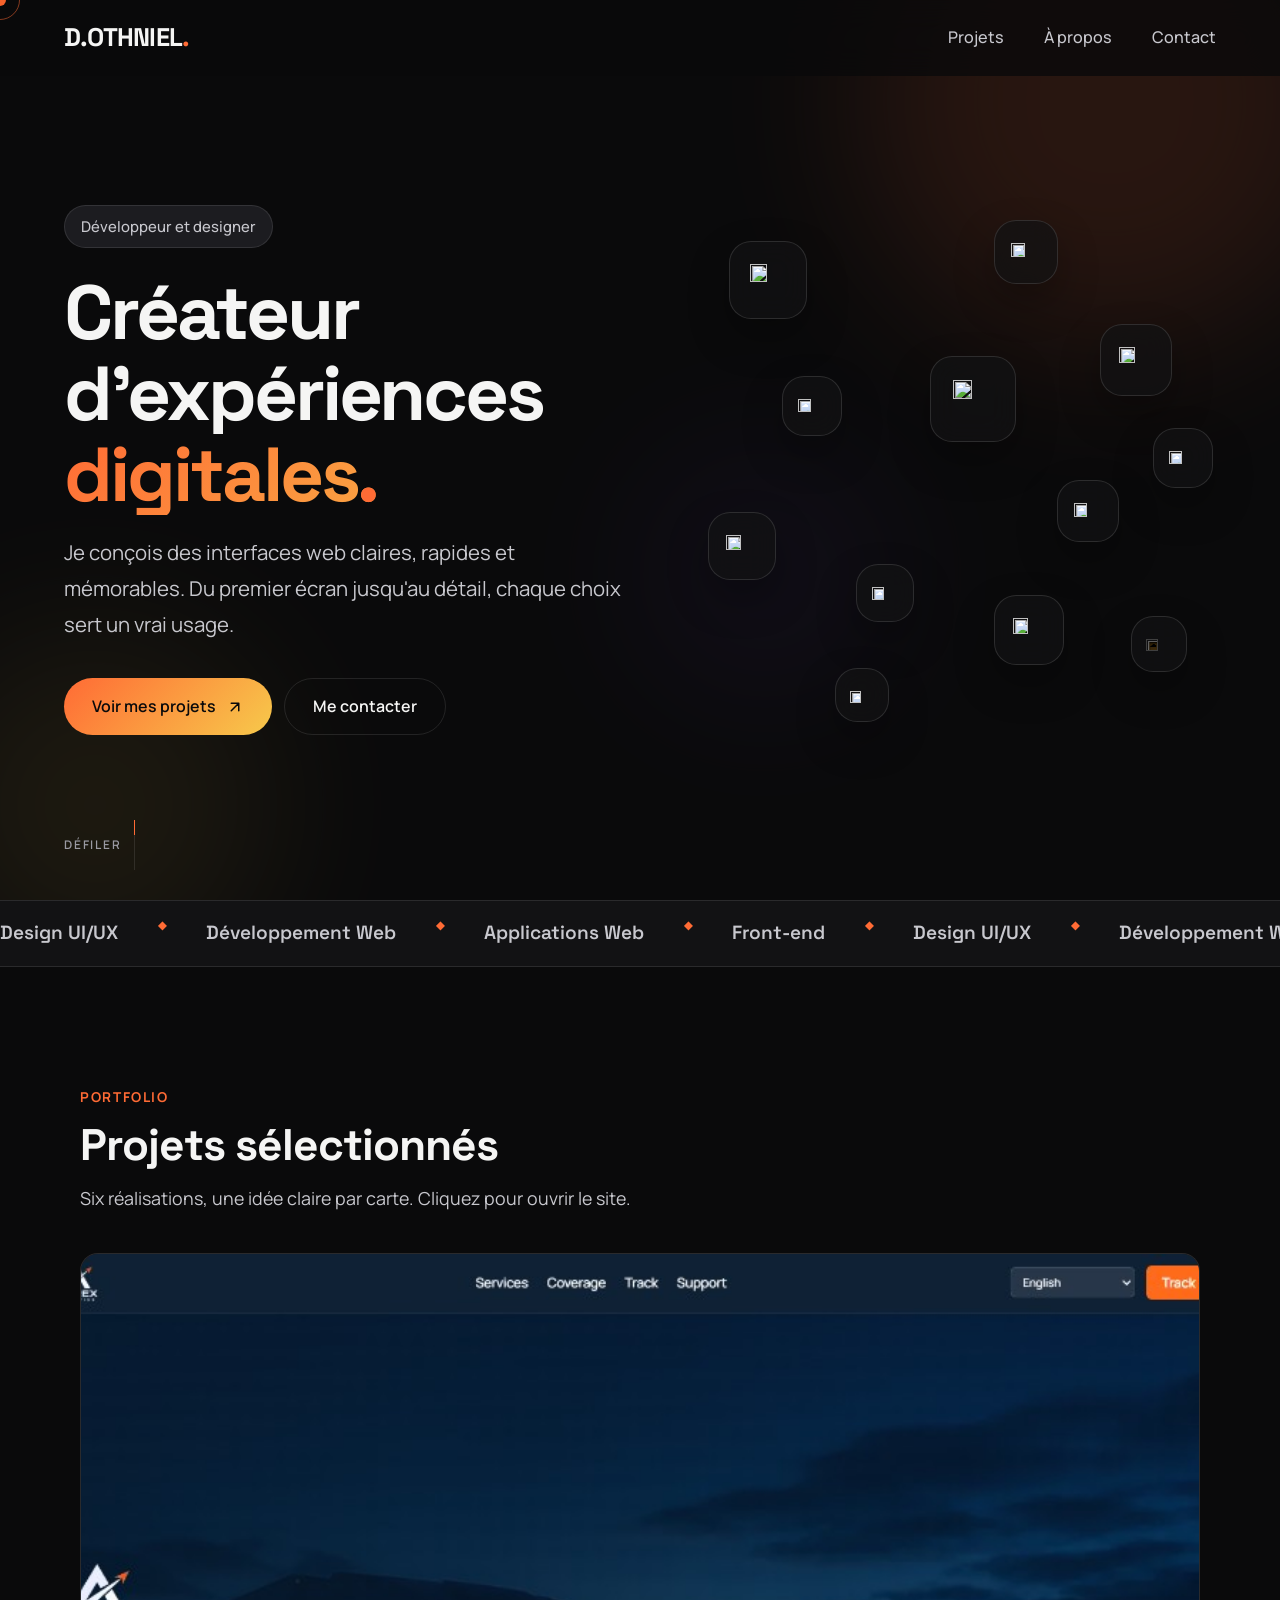
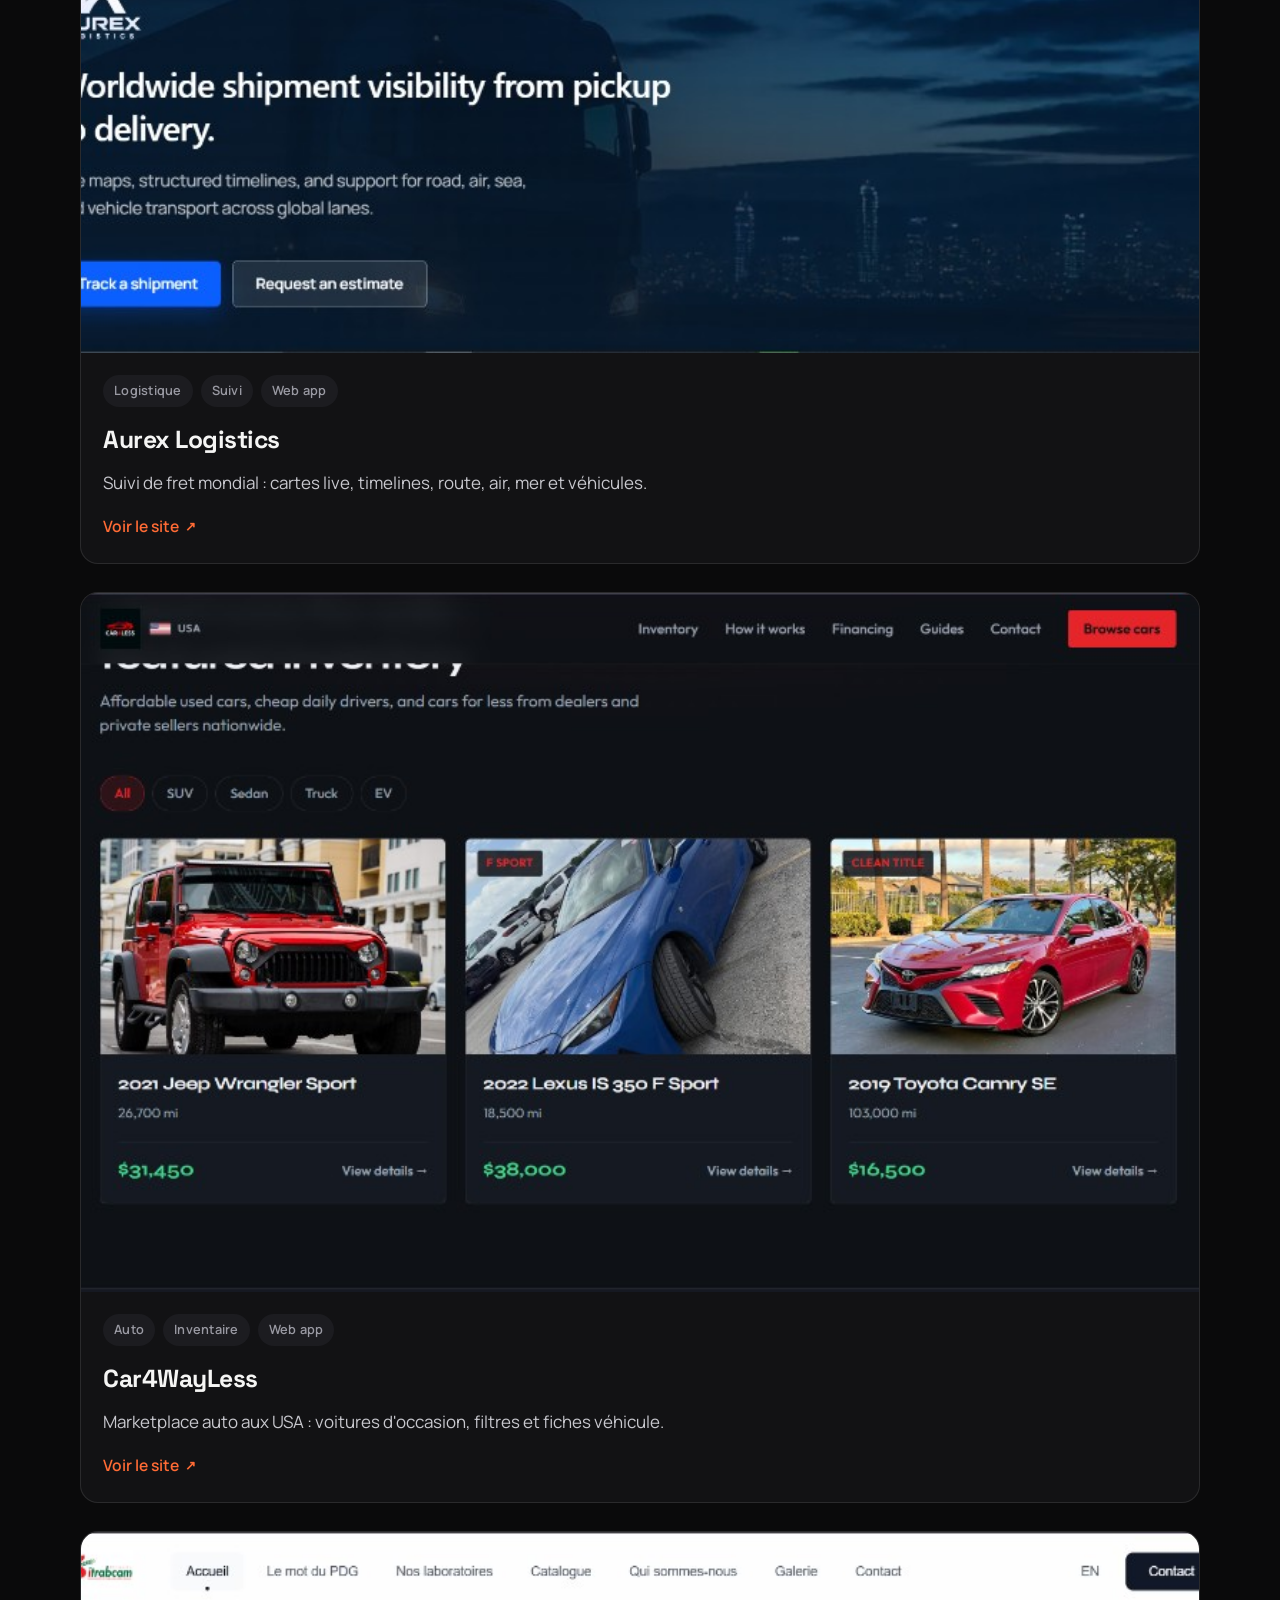
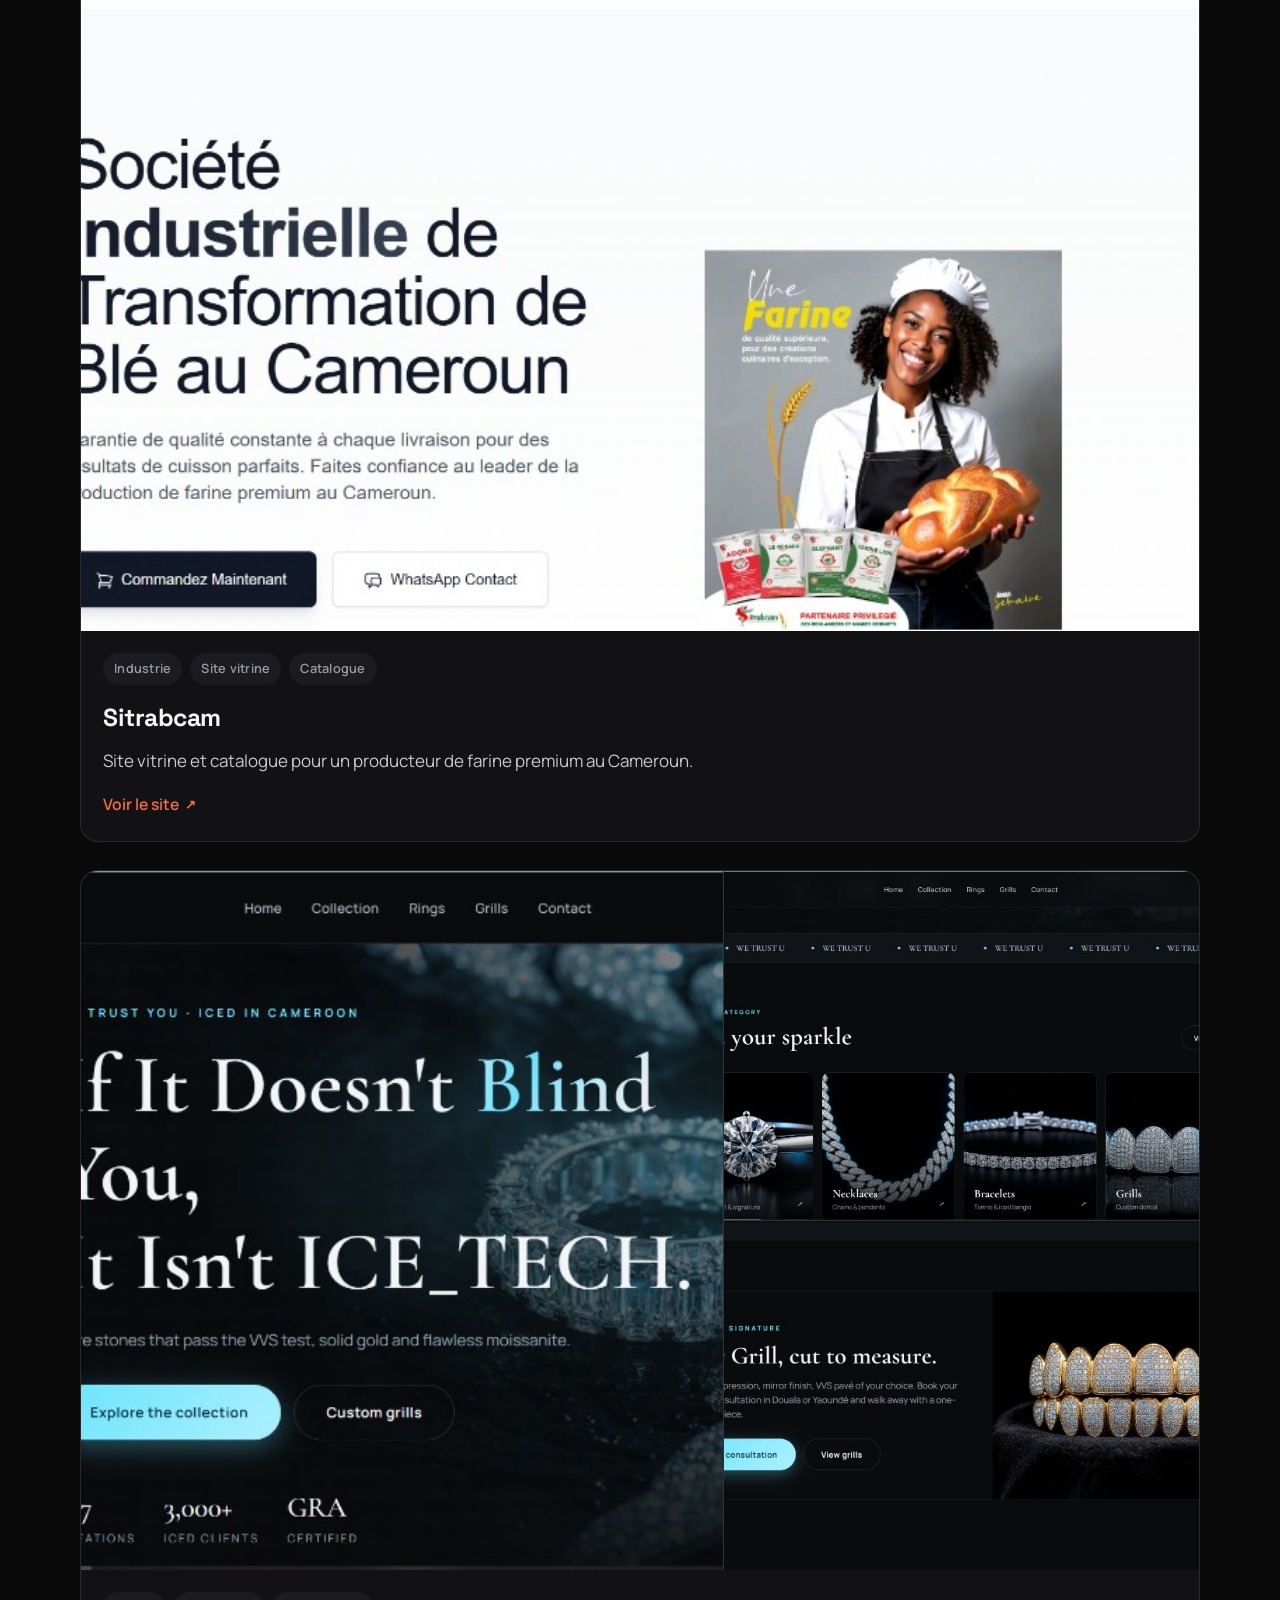
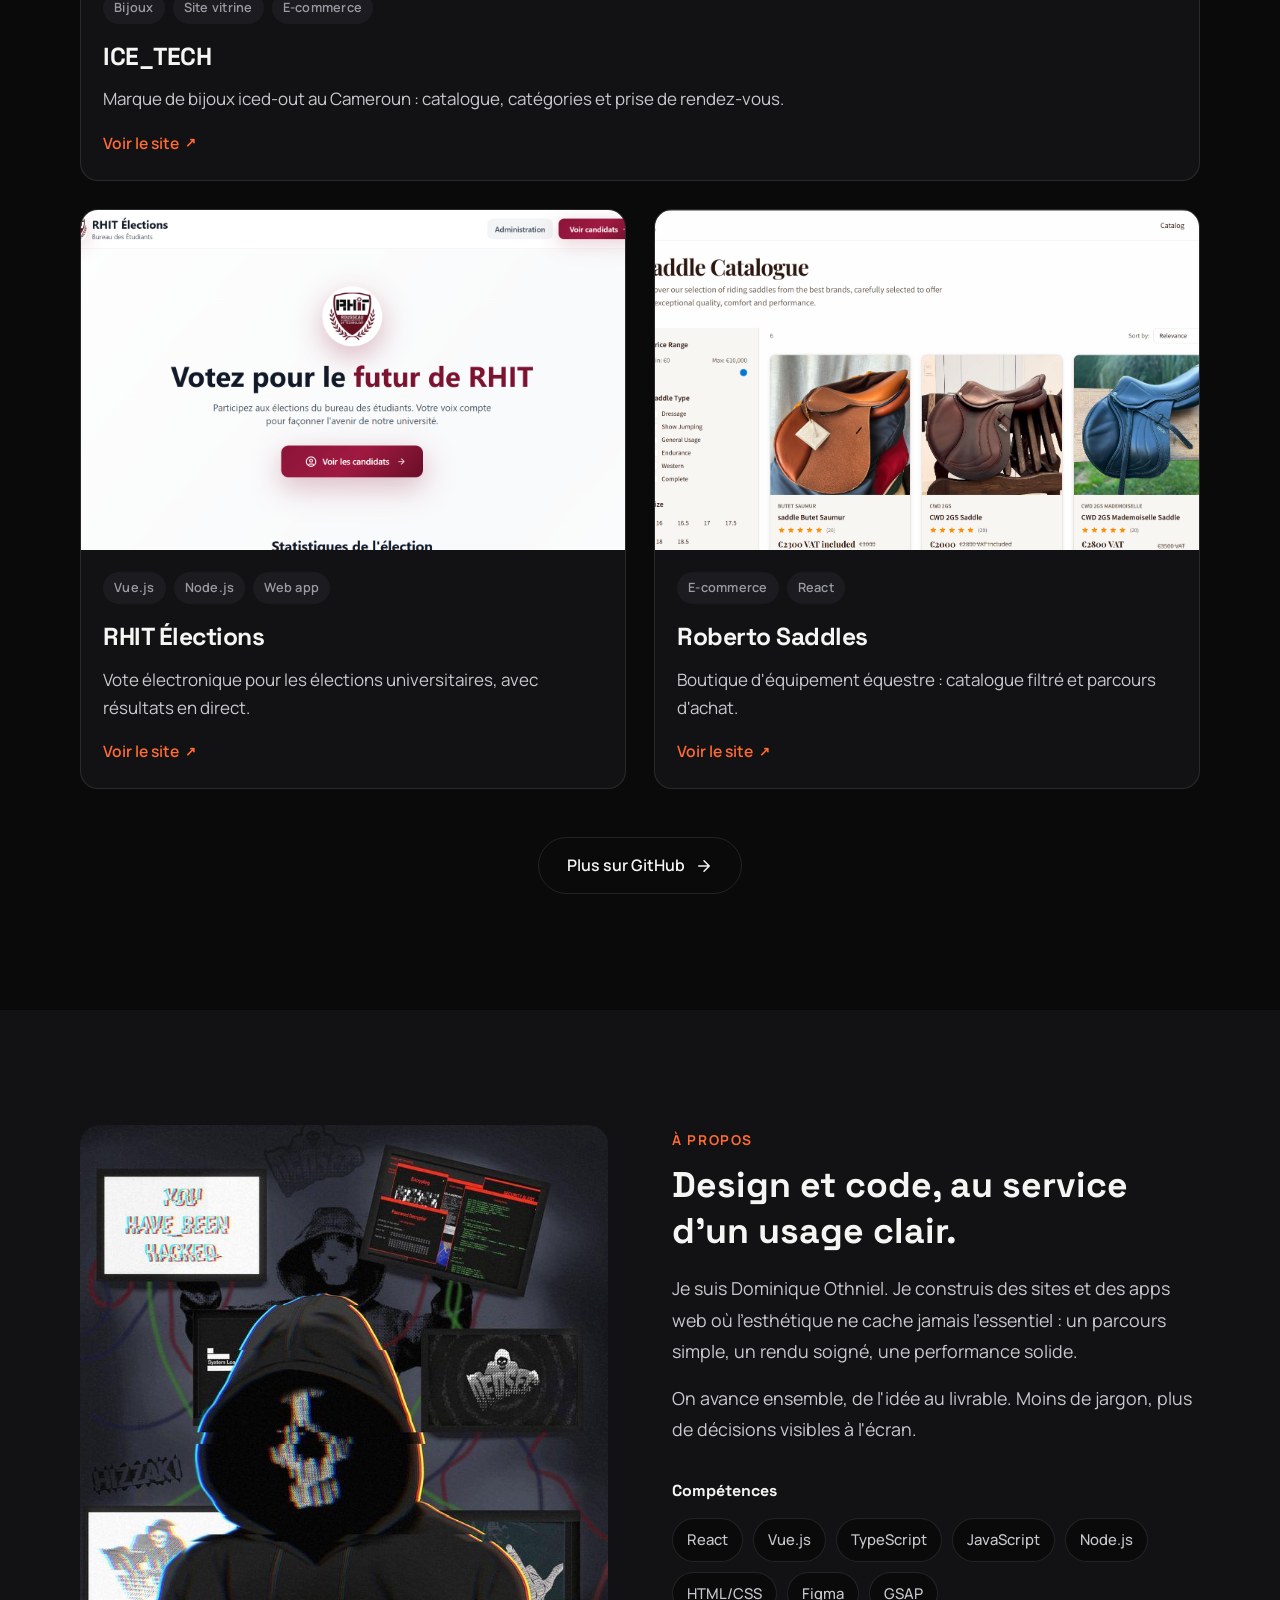
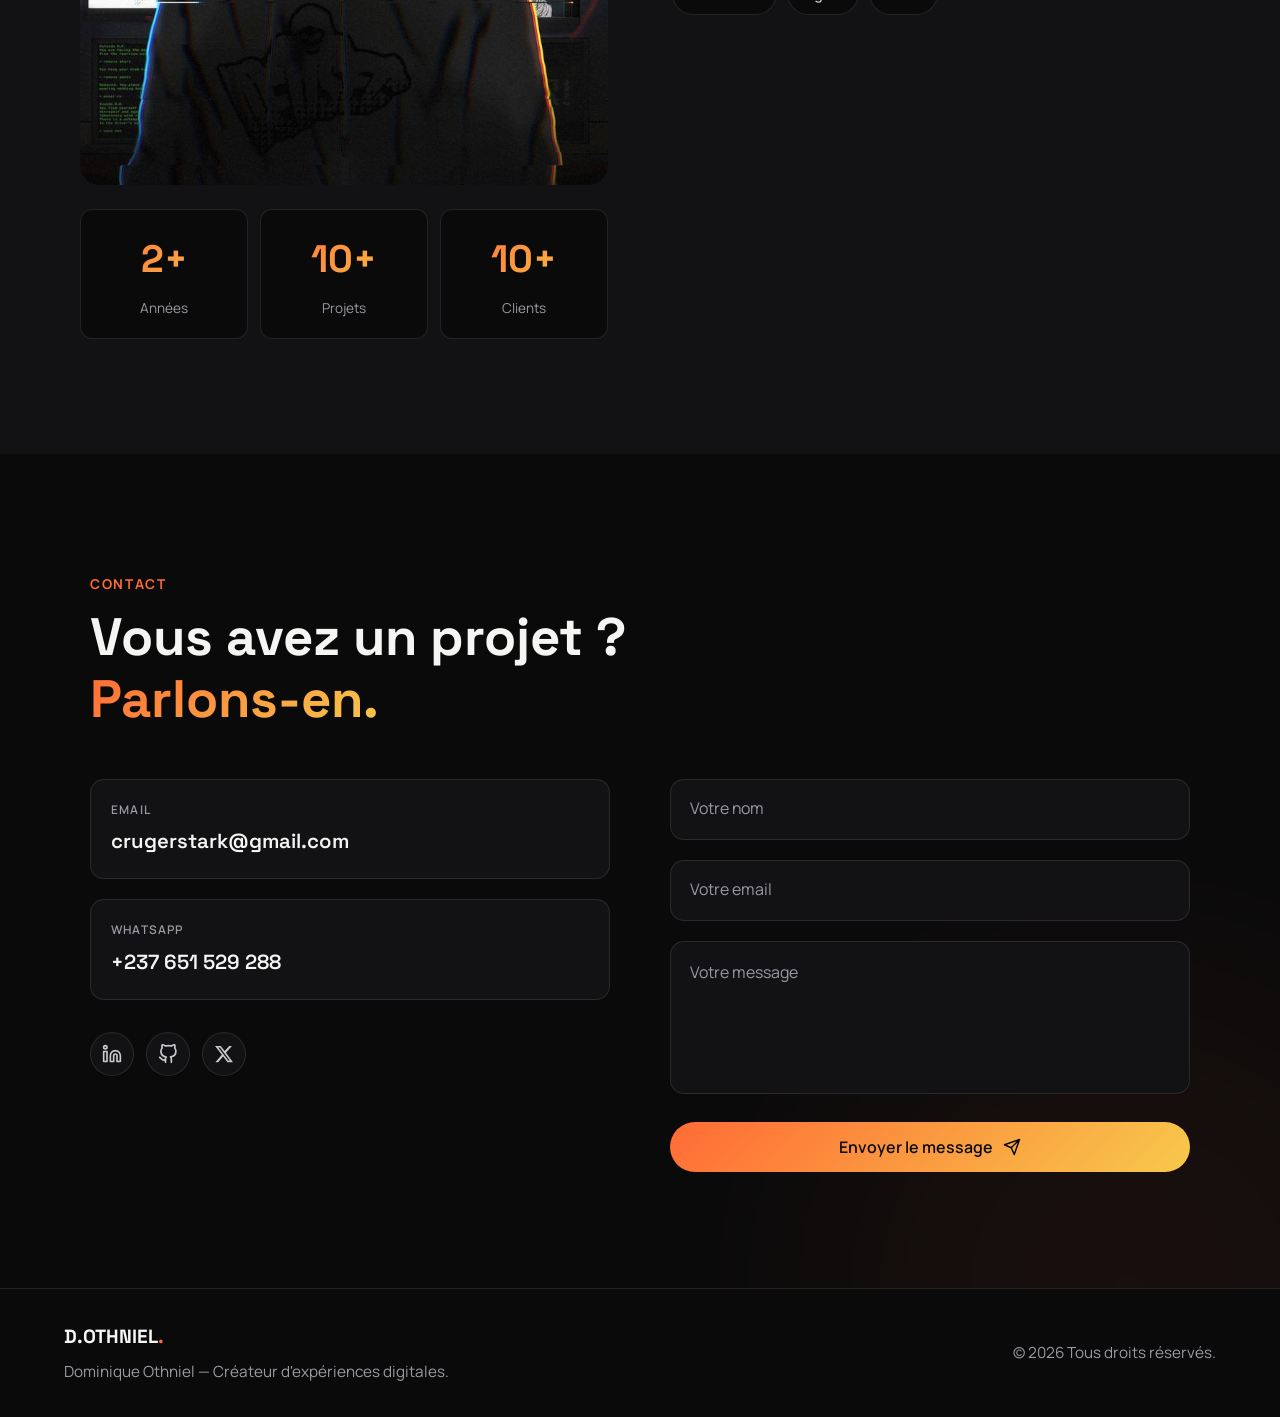
==== index.html @ 11d7238e "Actualiser la selection de projets du portfolio. Ajouter Aurex Logistics, Car4WayLess et Sitrabcam, " ====
<!DOCTYPE html>
<html lang="fr">
<head>
    <meta charset="UTF-8">
    <meta name="viewport" content="width=device-width, initial-scale=1.0">
    <title>Dominique Othniel | Portfolio</title>
    <link rel="preconnect" href="https://fonts.googleapis.com">
    <link rel="preconnect" href="https://fonts.gstatic.com" crossorigin>
    <link href="https://fonts.googleapis.com/css2?family=Manrope:wght@400;500;600;700;800&family=Space+Grotesk:wght@500;600;700&display=swap" rel="stylesheet">
    <meta name="theme-color" content="#0a0a0b">
    <link rel="stylesheet" href="style.css">
</head>
<body>
    <!-- Cursor suiveur personnalisé -->
    <div class="cursor"></div>
    <div class="cursor-follower"></div>

    <!-- Loader -->
    <div class="loader">
        <div class="loader-text">
            <span>C</span><span>H</span><span>A</span><span>R</span><span>G</span><span>E</span><span>M</span><span>E</span><span>N</span><span>T</span>
        </div>
    </div>

    <!-- Navigation -->
    <nav class="nav">
        <div class="nav-logo">
            <a href="#">D.OTHNIEL<span>.</span></a>
        </div>
        <div class="nav-menu">
            <a href="#work" class="nav-link">Projets</a>
            <a href="#about" class="nav-link">À propos</a>
            <a href="#contact" class="nav-link">Contact</a>
        </div>
        <button class="nav-toggle" aria-label="Menu">
            <span></span>
            <span></span>
        </button>
    </nav>

    <!-- Mobile Menu -->
    <div class="mobile-menu">
        <a href="#work" class="mobile-link">Projets</a>
        <a href="#about" class="mobile-link">À propos</a>
        <a href="#contact" class="mobile-link">Contact</a>
    </div>

    <!-- Hero Section -->
    <section class="hero">
        <div class="hero-bg">
            <div class="gradient-orb gradient-orb-1"></div>
            <div class="gradient-orb gradient-orb-2"></div>
            <div class="gradient-orb gradient-orb-3"></div>
        </div>
        <div class="hero-stage">
            <div class="hero-content">
                <div class="hero-tag">Développeur et designer</div>
                <h1 class="hero-title">
                    <span class="title-line">Créateur</span>
                    <span class="title-line">d'expériences</span>
                    <span class="title-line highlight">digitales<span class="accent">.</span></span>
                </h1>
                <p class="hero-description">
                    Je conçois des interfaces web claires, rapides et mémorables.
                    Du premier écran jusqu'au détail, chaque choix sert un vrai usage.
                </p>
                <div class="hero-cta">
                    <a href="#work" class="btn btn-primary">
                        <span>Voir mes projets</span>
                        <svg width="24" height="24" viewBox="0 0 24 24" fill="none">
                            <path d="M7 17L17 7M17 7H7M17 7V17" stroke="currentColor" stroke-width="2" stroke-linecap="round" stroke-linejoin="round"/>
                        </svg>
                    </a>
                    <a href="#contact" class="btn btn-secondary">Me contacter</a>
                </div>
            </div>

            <div class="hero-tools" aria-hidden="true">
                <div class="tool-icon" style="--x: 8%; --y: 6%; --s: 78px; --d: 0s; --t: 5.6s;">
                    <span class="tool-icon-inner"><img src="https://cdn.jsdelivr.net/gh/devicons/devicon@latest/icons/react/react-original.svg" alt=""></span>
                </div>
                <div class="tool-icon" style="--x: 58%; --y: 2%; --s: 64px; --d: -1.2s; --t: 6.4s;">
                    <span class="tool-icon-inner"><img src="https://cdn.jsdelivr.net/gh/devicons/devicon@latest/icons/vuejs/vuejs-original.svg" alt=""></span>
                </div>
                <div class="tool-icon" style="--x: 78%; --y: 22%; --s: 72px; --d: -0.6s; --t: 5.2s;">
                    <span class="tool-icon-inner"><img src="https://cdn.jsdelivr.net/gh/devicons/devicon@latest/icons/typescript/typescript-original.svg" alt=""></span>
                </div>
                <div class="tool-icon" style="--x: 18%; --y: 32%; --s: 60px; --d: -2.1s; --t: 7s;">
                    <span class="tool-icon-inner"><img src="https://cdn.jsdelivr.net/gh/devicons/devicon@latest/icons/javascript/javascript-original.svg" alt=""></span>
                </div>
                <div class="tool-icon" style="--x: 46%; --y: 28%; --s: 86px; --d: -1.8s; --t: 6.8s;">
                    <span class="tool-icon-inner"><img src="https://cdn.jsdelivr.net/gh/devicons/devicon@latest/icons/nodejs/nodejs-original.svg" alt=""></span>
                </div>
                <div class="tool-icon" style="--x: 4%; --y: 58%; --s: 68px; --d: -0.4s; --t: 5.8s;">
                    <span class="tool-icon-inner"><img src="https://cdn.jsdelivr.net/gh/devicons/devicon@latest/icons/figma/figma-original.svg" alt=""></span>
                </div>
                <div class="tool-icon" style="--x: 70%; --y: 52%; --s: 62px; --d: -2.6s; --t: 6.2s;">
                    <span class="tool-icon-inner"><img src="https://cdn.jsdelivr.net/gh/devicons/devicon@latest/icons/git/git-original.svg" alt=""></span>
                </div>
                <div class="tool-icon" style="--x: 32%; --y: 68%; --s: 58px; --d: -1.4s; --t: 7.2s;">
                    <span class="tool-icon-inner"><img src="https://cdn.jsdelivr.net/gh/devicons/devicon@latest/icons/html5/html5-original.svg" alt=""></span>
                </div>
                <div class="tool-icon" style="--x: 58%; --y: 74%; --s: 70px; --d: -0.9s; --t: 5.4s;">
                    <span class="tool-icon-inner"><img src="https://cdn.jsdelivr.net/gh/devicons/devicon@latest/icons/css3/css3-original.svg" alt=""></span>
                </div>
                <div class="tool-icon" style="--x: 84%; --y: 78%; --s: 56px; --d: -2.3s; --t: 6.6s;">
                    <span class="tool-icon-inner"><img src="https://cdn.jsdelivr.net/gh/devicons/devicon@latest/icons/github/github-original.svg" alt="" class="tool-invert"></span>
                </div>
                <div class="tool-icon" style="--x: 88%; --y: 42%; --s: 60px; --d: -1.7s; --t: 6s;">
                    <span class="tool-icon-inner"><img src="https://cdn.jsdelivr.net/gh/devicons/devicon@latest/icons/vscode/vscode-original.svg" alt=""></span>
                </div>
                <div class="tool-icon" style="--x: 28%; --y: 88%; --s: 54px; --d: -2.8s; --t: 7.4s;">
                    <span class="tool-icon-inner"><img src="https://cdn.jsdelivr.net/gh/devicons/devicon@latest/icons/tailwindcss/tailwindcss-original.svg" alt=""></span>
                </div>
            </div>
        </div>
        <div class="hero-scroll">
            <span>Défiler</span>
            <div class="scroll-line"></div>
        </div>
    </section>

    <!-- Marquee -->
    <div class="marquee">
        <div class="marquee-content">
            <span>Design UI/UX</span>
            <span class="marquee-dot">◆</span>
            <span>Développement Web</span>
            <span class="marquee-dot">◆</span>
            <span>Applications Web</span>
            <span class="marquee-dot">◆</span>
            <span>Front-end</span>
            <span class="marquee-dot">◆</span>
            <span>Design UI/UX</span>
            <span class="marquee-dot">◆</span>
            <span>Développement Web</span>
            <span class="marquee-dot">◆</span>
            <span>Applications Web</span>
            <span class="marquee-dot">◆</span>
            <span>Front-end</span>
            <span class="marquee-dot">◆</span>
        </div>
    </div>

    <!-- Projects Section -->
    <section id="work" class="projects">
        <div class="section-wrap">
            <div class="section-header">
                <span class="section-tag">Portfolio</span>
                <h2 class="section-title">Projets sélectionnés</h2>
                <p class="section-intro">Six réalisations, une idée claire par carte. Cliquez pour ouvrir le site.</p>
            </div>
            
            <div class="projects-grid">
                <article class="project-card project-card-wide">
                    <a href="https://www.aurexlogistics.org/" target="_blank" rel="noopener noreferrer" class="project-hit">
                        <div class="project-image">
                            <img src="aurex-logistics.png" alt="Aurex Logistics, suivi de fret mondial">
                        </div>
                        <div class="project-info">
                            <div class="project-tags">
                                <span>Logistique</span>
                                <span>Suivi</span>
                                <span>Web app</span>
                            </div>
                            <h3 class="project-title">Aurex Logistics</h3>
                            <p class="project-description">Suivi de fret mondial : cartes live, timelines, route, air, mer et véhicules.</p>
                            <span class="project-cta">Voir le site</span>
                        </div>
                    </a>
                </article>

                <article class="project-card project-card-wide">
                    <a href="https://car4wayless.com/" target="_blank" rel="noopener noreferrer" class="project-hit">
                        <div class="project-image">
                            <img src="car4wayless.png" alt="Car4WayLess, inventaire de voitures d'occasion">
                        </div>
                        <div class="project-info">
                            <div class="project-tags">
                                <span>Auto</span>
                                <span>Inventaire</span>
                                <span>Web app</span>
                            </div>
                            <h3 class="project-title">Car4WayLess</h3>
                            <p class="project-description">Marketplace auto aux USA : voitures d'occasion, filtres et fiches véhicule.</p>
                            <span class="project-cta">Voir le site</span>
                        </div>
                    </a>
                </article>

                <article class="project-card project-card-wide">
                    <a href="https://sitrabcam.com/" target="_blank" rel="noopener noreferrer" class="project-hit">
                        <div class="project-image">
                            <img src="sitrabcam.png" alt="Sitrabcam, site de farine premium au Cameroun">
                        </div>
                        <div class="project-info">
                            <div class="project-tags">
                                <span>Industrie</span>
                                <span>Site vitrine</span>
                                <span>Catalogue</span>
                            </div>
                            <h3 class="project-title">Sitrabcam</h3>
                            <p class="project-description">Site vitrine et catalogue pour un producteur de farine premium au Cameroun.</p>
                            <span class="project-cta">Voir le site</span>
                        </div>
                    </a>
                </article>

                <article class="project-card project-card-wide">
                    <a href="https://ice-t3ch.netlify.app/" target="_blank" rel="noopener noreferrer" class="project-hit">
                        <div class="project-image">
                            <div class="project-gallery">
                                <img src="ice-tech-hero.png" alt="ICE_TECH, page d'accueil bijouterie">
                                <img src="ice-tech-categories.png" alt="ICE_TECH, catégories de bijoux">
                                <img src="ice-tech-grill.png" alt="ICE_TECH, grills sur mesure">
                            </div>
                        </div>
                        <div class="project-info">
                            <div class="project-tags">
                                <span>Bijoux</span>
                                <span>Site vitrine</span>
                                <span>E-commerce</span>
                            </div>
                            <h3 class="project-title">ICE_TECH</h3>
                            <p class="project-description">Marque de bijoux iced-out au Cameroun : catalogue, catégories et prise de rendez-vous.</p>
                            <span class="project-cta">Voir le site</span>
                        </div>
                    </a>
                </article>

                <article class="project-card">
                    <a href="https://gleaming-halva-2a961d.netlify.app/" target="_blank" rel="noopener noreferrer" class="project-hit">
                        <div class="project-image">
                            <img src="elections.png" alt="RHIT Élections, plateforme de vote étudiant">
                        </div>
                        <div class="project-info">
                            <div class="project-tags">
                                <span>Vue.js</span>
                                <span>Node.js</span>
                                <span>Web app</span>
                            </div>
                            <h3 class="project-title">RHIT Élections</h3>
                            <p class="project-description">Vote électronique pour les élections universitaires, avec résultats en direct.</p>
                            <span class="project-cta">Voir le site</span>
                        </div>
                    </a>
                </article>

                <article class="project-card">
                    <a href="https://robertoequitazione.com" target="_blank" rel="noopener noreferrer" class="project-hit">
                        <div class="project-image">
                            <img src="Screenshot 2025-12-23 182918.png" alt="Roberto Saddles, catalogue de selles">
                        </div>
                        <div class="project-info">
                            <div class="project-tags">
                                <span>E-commerce</span>
                                <span>React</span>
                            </div>
                            <h3 class="project-title">Roberto Saddles</h3>
                            <p class="project-description">Boutique d'équipement équestre : catalogue filtré et parcours d'achat.</p>
                            <span class="project-cta">Voir le site</span>
                        </div>
                    </a>
                </article>
            </div>

            <div class="projects-cta">
                <a href="https://github.com/DominiqueOthniel" target="_blank" rel="noopener noreferrer" class="btn btn-outline">
                    <span>Plus sur GitHub</span>
                    <svg width="24" height="24" viewBox="0 0 24 24" fill="none">
                        <path d="M5 12H19M19 12L12 5M19 12L12 19" stroke="currentColor" stroke-width="2" stroke-linecap="round" stroke-linejoin="round"/>
                    </svg>
                </a>
            </div>
        </div>
    </section>

    <!-- About Section -->
    <section id="about" class="about">
        <div class="about-container">
            <div class="about-visual">
                <div class="about-image">
                    <img src="profil.jpeg" alt="Portrait de Dominique Othniel">
                </div>
                <div class="about-stats">
                    <div class="stat">
                        <span class="stat-number">2+</span>
                        <span class="stat-label">Années</span>
                    </div>
                    <div class="stat">
                        <span class="stat-number">10+</span>
                        <span class="stat-label">Projets</span>
                    </div>
                    <div class="stat">
                        <span class="stat-number">10+</span>
                        <span class="stat-label">Clients</span>
                    </div>
                </div>
            </div>
            <div class="about-content">
                <span class="section-tag">À propos</span>
                <h2 class="about-title">
                    Design et code, au service d'un usage clair.
                </h2>
                <p class="about-text">
                    Je suis Dominique Othniel. Je construis des sites et des apps web
                    où l'esthétique ne cache jamais l'essentiel : un parcours simple,
                    un rendu soigné, une performance solide.
                </p>
                <p class="about-text">
                    On avance ensemble, de l'idée au livrable. Moins de jargon,
                    plus de décisions visibles à l'écran.
                </p>
                
                <div class="skills">
                    <h4 class="skills-title">Compétences</h4>
                    <div class="skills-list">
                        <span class="skill-tag">React</span>
                        <span class="skill-tag">Vue.js</span>
                        <span class="skill-tag">TypeScript</span>
                        <span class="skill-tag">JavaScript</span>
                        <span class="skill-tag">Node.js</span>
                        <span class="skill-tag">HTML/CSS</span>
                        <span class="skill-tag">Figma</span>
                        <span class="skill-tag">GSAP</span>
                    </div>
                </div>
            </div>
        </div>
    </section>

    <!-- Contact Section -->
    <section id="contact" class="contact">
        <div class="contact-bg">
            <div class="gradient-orb gradient-orb-4"></div>
        </div>
        <div class="contact-container">
            <div class="contact-header">
                <span class="section-tag">Contact</span>
                <h2 class="contact-title">
                    Vous avez un projet ?<br>
                    <span class="highlight">Parlons-en.</span>
                </h2>
            </div>
            <div class="contact-content">
                <div class="contact-info">
                    <a href="mailto:crugerstark@gmail.com" class="contact-link">
                        <span class="link-label">Email</span>
                        <span class="link-value">crugerstark@gmail.com</span>
                    </a>
                    <a href="https://wa.me/237651529288" class="contact-link" target="_blank" rel="noopener noreferrer">
                        <span class="link-label">WhatsApp</span>
                        <span class="link-value">+237 651 529 288</span>
                    </a>
                    <div class="contact-socials">
                        <a href="#" class="social-link" aria-label="LinkedIn">
                            <svg width="24" height="24" viewBox="0 0 24 24" fill="none">
                                <path d="M16 8a6 6 0 0 1 6 6v7h-4v-7a2 2 0 0 0-2-2 2 2 0 0 0-2 2v7h-4v-7a6 6 0 0 1 6-6z" stroke="currentColor" stroke-width="2" stroke-linecap="round" stroke-linejoin="round"/>
                                <rect x="2" y="9" width="4" height="12" stroke="currentColor" stroke-width="2" stroke-linecap="round" stroke-linejoin="round"/>
                                <circle cx="4" cy="4" r="2" stroke="currentColor" stroke-width="2" stroke-linecap="round" stroke-linejoin="round"/>
                            </svg>
                        </a>
                        <a href="https://github.com/DominiqueOthniel" target="_blank" rel="noopener noreferrer" class="social-link" aria-label="GitHub">
                            <svg width="24" height="24" viewBox="0 0 24 24" fill="none">
                                <path d="M9 19c-5 1.5-5-2.5-7-3m14 6v-3.87a3.37 3.37 0 0 0-.94-2.61c3.14-.35 6.44-1.54 6.44-7A5.44 5.44 0 0 0 20 4.77 5.07 5.07 0 0 0 19.91 1S18.73.65 16 2.48a13.38 13.38 0 0 0-7 0C6.27.65 5.09 1 5.09 1A5.07 5.07 0 0 0 5 4.77a5.44 5.44 0 0 0-1.5 3.78c0 5.42 3.3 6.61 6.44 7A3.37 3.37 0 0 0 9 18.13V22" stroke="currentColor" stroke-width="2" stroke-linecap="round" stroke-linejoin="round"/>
                            </svg>
                        </a>
                        <a href="#" class="social-link" aria-label="Twitter">
                            <svg width="24" height="24" viewBox="0 0 24 24" fill="none">
                                <path d="M18.244 2.25h3.308l-7.227 8.26 8.502 11.24H16.17l-5.214-6.817L4.99 21.75H1.68l7.73-8.835L1.254 2.25H8.08l4.713 6.231zm-1.161 17.52h1.833L7.084 4.126H5.117z" fill="currentColor"/>
                            </svg>
                        </a>
                    </div>
                </div>
                <form class="contact-form">
                    <div class="form-group">
                        <input type="text" id="name" required placeholder=" ">
                        <label for="name">Votre nom</label>
                    </div>
                    <div class="form-group">
                        <input type="email" id="email" required placeholder=" ">
                        <label for="email">Votre email</label>
                    </div>
                    <div class="form-group">
                        <textarea id="message" rows="5" required placeholder=" "></textarea>
                        <label for="message">Votre message</label>
                    </div>
                    <button type="submit" class="btn btn-primary btn-full">
                        <span>Envoyer le message</span>
                        <svg width="24" height="24" viewBox="0 0 24 24" fill="none">
                            <path d="M22 2L11 13M22 2L15 22L11 13M22 2L2 9L11 13" stroke="currentColor" stroke-width="2" stroke-linecap="round" stroke-linejoin="round"/>
                        </svg>
                    </button>
                </form>
            </div>
        </div>
    </section>

    <!-- Footer -->
    <footer class="footer">
        <div class="footer-container">
            <div class="footer-left">
                <span class="footer-logo">D.OTHNIEL<span>.</span></span>
                <p class="footer-text">Dominique Othniel — Créateur d'expériences digitales.</p>
            </div>
            <div class="footer-right">
                <p class="footer-copyright">© 2026 Tous droits réservés.</p>
            </div>
        </div>
    </footer>

    <script type="text/javascript" src="https://cdn.jsdelivr.net/npm/@emailjs/browser@4/dist/email.min.js"></script>
    <script src="script.js"></script>
</body>
</html>
---- style.css ----
/* ===================================
   CSS Variables & Reset
   =================================== */
:root {
    --bg-primary: #0a0a0b;
    --bg-secondary: #121214;
    --bg-tertiary: #1c1c20;
    --text-primary: #f5f5f4;
    --text-secondary: #c8c8ce;
    --text-muted: #9a9aa3;
    --accent-primary: #ff6b35;
    --accent-secondary: #f7c94b;
    --accent-gradient: linear-gradient(135deg, #ff6b35 0%, #f7c94b 100%);
    --border-color: rgba(255, 255, 255, 0.1);
    --border-hover: rgba(255, 255, 255, 0.2);
    
    --font-display: 'Space Grotesk', -apple-system, BlinkMacSystemFont, 'Segoe UI', sans-serif;
    --font-body: 'Manrope', -apple-system, BlinkMacSystemFont, 'Segoe UI', sans-serif;
    
    --section-padding: clamp(72px, 9vw, 128px);
    --container-padding: clamp(20px, 5vw, 64px);
    --content-max: 1120px;
    
    --transition-fast: 0.2s cubic-bezier(0.4, 0, 0.2, 1);
    --transition-medium: 0.4s cubic-bezier(0.4, 0, 0.2, 1);
    --transition-slow: 0.8s cubic-bezier(0.4, 0, 0.2, 1);
}

*, *::before, *::after {
    margin: 0;
    padding: 0;
    box-sizing: border-box;
}

html {
    scroll-behavior: smooth;
    font-size: 17px;
    -webkit-font-smoothing: antialiased;
    -moz-osx-font-smoothing: grayscale;
    scroll-padding-top: 88px;
}

body {
    font-family: var(--font-body);
    background-color: var(--bg-primary);
    color: var(--text-primary);
    line-height: 1.7;
    overflow-x: hidden;
    cursor: none;
    text-rendering: optimizeLegibility;
    font-feature-settings: "kern" 1;
}

::selection {
    background: rgba(255, 107, 53, 0.35);
    color: var(--text-primary);
}

.section-wrap {
    width: 100%;
    max-width: var(--content-max);
    margin: 0 auto;
}

a {
    text-decoration: none;
    color: inherit;
    cursor: none;
}

button {
    cursor: none;
}

img {
    max-width: 100%;
    display: block;
}

/* ===================================
   Custom Cursor
   =================================== */
.cursor {
    width: 12px;
    height: 12px;
    background: var(--accent-primary);
    border-radius: 50%;
    position: fixed;
    pointer-events: none;
    z-index: 10000;
    mix-blend-mode: difference;
    transform: translate(-50%, -50%);
    transition: transform 0.1s ease, width 0.3s ease, height 0.3s ease;
}

.cursor-follower {
    width: 40px;
    height: 40px;
    border: 1px solid var(--accent-primary);
    border-radius: 50%;
    position: fixed;
    pointer-events: none;
    z-index: 9999;
    transform: translate(-50%, -50%);
    transition: transform 0.15s ease, width 0.3s ease, height 0.3s ease, opacity 0.3s ease;
    opacity: 0.5;
}

.cursor.hover {
    transform: translate(-50%, -50%) scale(3);
    mix-blend-mode: normal;
}

.cursor-follower.hover {
    width: 60px;
    height: 60px;
    opacity: 0.3;
}

@media (max-width: 1024px) {
    .cursor, .cursor-follower {
        display: none;
    }
    body {
        cursor: auto;
    }
    a, button {
        cursor: pointer;
    }
}

/* ===================================
   Loader
   =================================== */
.loader {
    position: fixed;
    inset: 0;
    background: var(--bg-primary);
    display: flex;
    align-items: center;
    justify-content: center;
    z-index: 9999;
    transition: opacity 0.5s ease, visibility 0.5s ease;
}

.loader.hidden {
    opacity: 0;
    visibility: hidden;
}

.loader-text {
    display: flex;
    gap: 3px;
    font-family: var(--font-display);
    font-size: clamp(0.875rem, 2.5vw, 1.25rem);
    font-weight: 700;
    letter-spacing: 0.2em;
    color: var(--text-primary);
}

.loader-text span {
    animation: loadPulse 1.2s ease-in-out infinite;
}

.loader-text span:nth-child(1) { animation-delay: 0s; }
.loader-text span:nth-child(2) { animation-delay: 0.1s; }
.loader-text span:nth-child(3) { animation-delay: 0.2s; }
.loader-text span:nth-child(4) { animation-delay: 0.3s; }
.loader-text span:nth-child(5) { animation-delay: 0.4s; }
.loader-text span:nth-child(6) { animation-delay: 0.5s; }
.loader-text span:nth-child(7) { animation-delay: 0.6s; }
.loader-text span:nth-child(8) { animation-delay: 0.7s; }
.loader-text span:nth-child(9) { animation-delay: 0.8s; }
.loader-text span:nth-child(10) { animation-delay: 0.9s; }

@keyframes loadPulse {
    0%, 100% { opacity: 0.3; transform: translateY(0); }
    50% { opacity: 1; transform: translateY(-8px); }
}

/* ===================================
   Navigation
   =================================== */
.nav {
    position: fixed;
    top: 0;
    left: 0;
    right: 0;
    padding: 16px var(--container-padding);
    display: flex;
    align-items: center;
    justify-content: space-between;
    z-index: 1000;
    background: rgba(10, 10, 11, 0.78);
    backdrop-filter: blur(16px);
    border-bottom: 1px solid transparent;
}

.nav-logo a {
    font-family: var(--font-display);
    font-size: clamp(1.25rem, 3vw, 1.5rem);
    font-weight: 700;
    letter-spacing: -0.03em;
}

.nav-logo span {
    color: var(--accent-primary);
}

.nav-menu {
    display: flex;
    gap: 40px;
}

.nav-link {
    font-size: 0.95rem;
    font-weight: 500;
    color: var(--text-secondary);
    position: relative;
    transition: color var(--transition-fast);
}

.nav-link::after {
    content: '';
    position: absolute;
    bottom: -4px;
    left: 0;
    width: 0;
    height: 2px;
    background: var(--accent-gradient);
    transition: width var(--transition-medium);
}

.nav-link:hover {
    color: var(--text-primary);
}

.nav-link:hover::after {
    width: 100%;
}

.nav-toggle {
    display: none;
    flex-direction: column;
    gap: 6px;
    padding: 8px;
    background: transparent;
    border: none;
}

.nav-toggle span {
    width: 24px;
    height: 2px;
    background: var(--text-primary);
    transition: transform var(--transition-fast), opacity var(--transition-fast);
}

@media (max-width: 768px) {
    .nav-menu {
        display: none;
    }
    
    .nav-toggle {
        display: flex;
    }
}

/* Mobile Menu */
.mobile-menu {
    position: fixed;
    inset: 0;
    background: var(--bg-primary);
    display: flex;
    flex-direction: column;
    align-items: center;
    justify-content: center;
    gap: 32px;
    z-index: 999;
    opacity: 0;
    visibility: hidden;
    transition: opacity var(--transition-medium), visibility var(--transition-medium);
}

.mobile-menu.active {
    opacity: 1;
    visibility: visible;
}

.mobile-link {
    font-family: var(--font-display);
    font-size: clamp(1.75rem, 6vw, 3rem);
    font-weight: 700;
    color: var(--text-secondary);
    transition: color var(--transition-fast);
}

.mobile-link:hover {
    color: var(--accent-primary);
}

/* ===================================
   Hero Section
   =================================== */
.hero {
    min-height: 100vh;
    min-height: 100dvh;
    display: flex;
    align-items: center;
    position: relative;
    padding: 100px var(--container-padding) 60px;
    overflow: hidden;
}

.hero-stage {
    position: relative;
    z-index: 1;
    width: 100%;
    max-width: 1180px;
    margin: 0 auto;
    display: grid;
    grid-template-columns: minmax(0, 1fr) minmax(280px, 0.92fr);
    align-items: center;
    gap: clamp(16px, 4vw, 48px);
}

.hero-bg {
    position: absolute;
    inset: 0;
    overflow: hidden;
}

.gradient-orb {
    position: absolute;
    border-radius: 50%;
    filter: blur(80px);
    opacity: 0.6;
    animation: float 20s ease-in-out infinite;
}

.gradient-orb-1 {
    width: min(500px, 80vw);
    height: min(500px, 80vw);
    background: var(--accent-primary);
    top: -150px;
    right: -80px;
    opacity: 0.12;
}

.gradient-orb-2 {
    width: min(350px, 60vw);
    height: min(350px, 60vw);
    background: var(--accent-secondary);
    bottom: -80px;
    left: -80px;
    opacity: 0.08;
    animation-delay: -10s;
}

.gradient-orb-3 {
    width: min(250px, 50vw);
    height: min(250px, 50vw);
    background: #8b5cf6;
    top: 50%;
    left: 50%;
    opacity: 0.06;
    animation-delay: -5s;
}

@keyframes float {
    0%, 100% { transform: translate(0, 0) scale(1); }
    33% { transform: translate(20px, -30px) scale(1.05); }
    66% { transform: translate(-15px, 15px) scale(0.95); }
}

.hero-content {
    position: relative;
    max-width: 640px;
    width: 100%;
}

.hero-tag {
    display: inline-block;
    padding: 8px 16px;
    background: var(--bg-tertiary);
    border: 1px solid var(--border-color);
    border-radius: 100px;
    font-size: clamp(0.75rem, 2vw, 0.875rem);
    font-weight: 500;
    color: var(--text-secondary);
    margin-bottom: 24px;
    animation: fadeInUp 0.8s ease backwards;
}

.hero-title {
    font-family: var(--font-display);
    font-size: clamp(2.35rem, 6.4vw, 4.5rem);
    font-weight: 700;
    line-height: 1.06;
    letter-spacing: -0.04em;
    margin-bottom: 20px;
}

.title-line {
    display: block;
    overflow: hidden;
}

.title-line:nth-child(1) { animation: slideIn 0.8s ease backwards 0.2s; }
.title-line:nth-child(2) { animation: slideIn 0.8s ease backwards 0.4s; }
.title-line:nth-child(3) { animation: slideIn 0.8s ease backwards 0.6s; }

.title-line.highlight {
    background: var(--accent-gradient);
    -webkit-background-clip: text;
    -webkit-text-fill-color: transparent;
    background-clip: text;
}

.accent {
    -webkit-text-fill-color: var(--accent-primary);
}

@keyframes slideIn {
    from {
        transform: translateY(100%);
        opacity: 0;
    }
    to {
        transform: translateY(0);
        opacity: 1;
    }
}

@keyframes fadeInUp {
    from {
        transform: translateY(20px);
        opacity: 0;
    }
    to {
        transform: translateY(0);
        opacity: 1;
    }
}

.hero-description {
    font-size: clamp(1.05rem, 2.2vw, 1.2rem);
    color: var(--text-secondary);
    max-width: 38rem;
    margin-bottom: 36px;
    animation: fadeInUp 0.8s ease backwards 0.8s;
    line-height: 1.75;
}

.hero-cta {
    display: flex;
    gap: 12px;
    flex-wrap: wrap;
    animation: fadeInUp 0.8s ease backwards 1s;
}

.hero-tools {
    position: relative;
    height: min(520px, 68vh);
    width: 100%;
    pointer-events: none;
    animation: fadeInUp 1s ease backwards 0.5s;
}

.tool-icon {
    position: absolute;
    left: var(--x);
    top: var(--y);
    width: var(--s);
    height: var(--s);
    transform: translate3d(var(--tx, 0px), var(--ty, 0px), 0);
    will-change: transform;
}

.tool-icon-inner {
    display: flex;
    align-items: center;
    justify-content: center;
    width: 100%;
    height: 100%;
    background: rgba(18, 18, 20, 0.72);
    border: 1px solid rgba(255, 255, 255, 0.12);
    border-radius: 22px;
    box-shadow: 0 18px 40px rgba(0, 0, 0, 0.28);
    backdrop-filter: blur(14px);
    animation: toolFloat var(--t) ease-in-out infinite;
    animation-delay: var(--d);
}

.tool-icon img {
    width: 48%;
    height: 48%;
    object-fit: contain;
}

.tool-invert {
    filter: invert(1);
}

@keyframes toolFloat {
    0%, 100% { transform: translateY(0) rotate(-2deg); }
    50% { transform: translateY(-16px) rotate(3deg); }
}

.hero-scroll {
    position: absolute;
    bottom: 30px;
    left: var(--container-padding);
    display: flex;
    align-items: center;
    gap: 12px;
    font-size: 0.7rem;
    font-weight: 600;
    letter-spacing: 0.15em;
    text-transform: uppercase;
    color: var(--text-muted);
}

.scroll-line {
    width: 1px;
    height: 50px;
    background: var(--border-color);
    position: relative;
    overflow: hidden;
}

.scroll-line::after {
    content: '';
    position: absolute;
    top: 0;
    left: 0;
    width: 100%;
    height: 30%;
    background: var(--accent-primary);
    animation: scrollIndicator 2s ease-in-out infinite;
}

@keyframes scrollIndicator {
    0% { transform: translateY(-100%); }
    100% { transform: translateY(400%); }
}

/* Mobile Hero Adjustments */
@media (max-width: 960px) {
    .hero-stage {
        grid-template-columns: 1fr;
    }

    .hero-tools {
        position: absolute;
        right: 0;
        top: 18%;
        width: min(42vw, 280px);
        height: min(380px, 50vh);
        opacity: 0.55;
        filter: blur(0.2px);
    }
}

@media (max-width: 480px) {
    .hero {
        padding: 90px var(--container-padding) 50px;
        align-items: flex-start;
        padding-top: 120px;
    }
    
    .hero-title {
        font-size: clamp(2rem, 10vw, 2.75rem);
        line-height: 1.15;
        margin-bottom: 20px;
    }
    
    .hero-tag {
        padding: 6px 12px;
        margin-bottom: 20px;
    }
    
    .hero-description {
        font-size: 1.05rem;
        margin-bottom: 28px;
    }

    .hero-tools {
        display: none;
    }
    
    .hero-scroll {
        display: none;
    }
}

/* ===================================
   Buttons
   =================================== */
.btn {
    display: inline-flex;
    align-items: center;
    justify-content: center;
    gap: 10px;
    padding: 14px 28px;
    font-family: var(--font-body);
    font-size: clamp(0.875rem, 2vw, 0.9375rem);
    font-weight: 600;
    border-radius: 100px;
    border: none;
    transition: all var(--transition-medium);
    position: relative;
    overflow: hidden;
    white-space: nowrap;
}

.btn-primary {
    background: var(--accent-gradient);
    color: var(--bg-primary);
}

.btn-primary:hover {
    transform: translateY(-2px);
    box-shadow: 0 16px 32px rgba(255, 107, 53, 0.25);
}

.btn-primary svg {
    width: 18px;
    height: 18px;
    transition: transform var(--transition-fast);
}

.btn-primary:hover svg {
    transform: translate(3px, -3px);
}

.btn-secondary {
    background: transparent;
    color: var(--text-primary);
    border: 1px solid var(--border-color);
}

.btn-secondary:hover {
    border-color: var(--text-primary);
    background: rgba(255, 255, 255, 0.05);
}

.btn-outline {
    background: transparent;
    color: var(--text-primary);
    border: 1px solid var(--border-color);
}

.btn-outline:hover {
    border-color: var(--accent-primary);
    color: var(--accent-primary);
}

.btn-outline svg {
    width: 18px;
    height: 18px;
    transition: transform var(--transition-fast);
}

.btn-outline:hover svg {
    transform: translateX(4px);
}

.btn-full {
    width: 100%;
}

@media (max-width: 480px) {
    .btn {
        padding: 14px 24px;
        font-size: 0.875rem;
        width: 100%;
    }
    
    .hero-cta {
        flex-direction: column;
        width: 100%;
    }
}

/* ===================================
   Marquee
   =================================== */
.marquee {
    padding: 16px 0;
    background: var(--bg-secondary);
    border-top: 1px solid var(--border-color);
    border-bottom: 1px solid var(--border-color);
    overflow: hidden;
}

.marquee-content {
    display: flex;
    gap: 40px;
    animation: marquee 25s linear infinite;
    width: max-content;
}

.marquee-content span {
    font-family: var(--font-display);
    font-size: clamp(0.875rem, 2vw, 1.125rem);
    font-weight: 600;
    white-space: nowrap;
    color: var(--text-secondary);
}

.marquee-dot {
    color: var(--accent-primary) !important;
    font-size: 0.625rem !important;
}

@keyframes marquee {
    0% { transform: translateX(0); }
    100% { transform: translateX(-50%); }
}

/* ===================================
   Projects Section
   =================================== */
.projects {
    padding: var(--section-padding) var(--container-padding);
}

.section-header {
    margin-bottom: 40px;
    max-width: 40rem;
}

.section-tag {
    display: inline-block;
    font-size: 0.8rem;
    font-weight: 700;
    letter-spacing: 0.12em;
    text-transform: uppercase;
    color: var(--accent-primary);
    margin-bottom: 10px;
}

.section-title {
    font-family: var(--font-display);
    font-size: clamp(1.85rem, 4.5vw, 2.6rem);
    font-weight: 700;
    letter-spacing: -0.02em;
    line-height: 1.2;
}

.section-intro {
    margin-top: 12px;
    font-size: 1.05rem;
    color: var(--text-secondary);
    line-height: 1.65;
}

.projects-grid {
    display: grid;
    grid-template-columns: 1fr;
    gap: 24px;
    margin-bottom: 48px;
}

@media (min-width: 768px) {
    .projects-grid {
        grid-template-columns: repeat(2, 1fr);
        gap: 28px;
    }
    
    .project-card-large,
    .project-card-wide {
        grid-column: span 2;
    }
}

.project-card {
    background: var(--bg-secondary);
    border-radius: 18px;
    overflow: hidden;
    border: 1px solid var(--border-color);
    transition: transform var(--transition-medium), border-color var(--transition-medium);
}

.project-card:hover,
.project-card:focus-within {
    transform: translateY(-4px);
    border-color: var(--border-hover);
}

.project-card:focus-within {
    border-color: var(--accent-primary);
}

.project-hit:focus-visible {
    outline: 2px solid var(--accent-primary);
    outline-offset: 4px;
}

.btn:focus-visible,
.nav-link:focus-visible,
.contact-link:focus-visible,
.social-link:focus-visible {
    outline: 2px solid var(--accent-primary);
    outline-offset: 3px;
}

.project-image {
    position: relative;
    aspect-ratio: 16 / 10;
    overflow: hidden;
    background: var(--bg-tertiary);
}

.project-image img {
    width: 100%;
    height: 100%;
    object-fit: cover;
    object-position: top;
    transition: transform var(--transition-slow);
}

.project-card:hover .project-image img {
    transform: scale(1.03);
}

.project-gallery {
    display: grid;
    grid-template-columns: 1.35fr 1fr;
    grid-template-rows: repeat(2, 1fr);
    width: 100%;
    height: 100%;
    gap: 1px;
    background: var(--border-color);
}

.project-gallery img {
    width: 100%;
    height: 100%;
    object-fit: cover;
}

.project-gallery img:first-child {
    grid-row: span 2;
    object-position: top;
}

.project-card-large .project-image {
    aspect-ratio: 21 / 9;
}

@media (max-width: 768px) {
    .project-card-large .project-image {
        aspect-ratio: 16 / 10;
    }

    .project-gallery {
        grid-template-columns: 1fr;
        grid-template-rows: 1fr;
    }

    .project-gallery img:not(:first-child) {
        display: none;
    }
}

.project-placeholder {
    width: 100%;
    height: 100%;
    background: var(--gradient);
    display: flex;
    align-items: center;
    justify-content: center;
    transition: transform var(--transition-slow);
}

.project-card:hover .project-placeholder {
    transform: scale(1.05);
}

.project-placeholder span {
    font-family: var(--font-display);
    font-size: clamp(3rem, 8vw, 6rem);
    font-weight: 800;
    color: rgba(255, 255, 255, 0.1);
}

.project-info {
    padding: 22px 22px 24px;
    display: flex;
    flex-direction: column;
    flex: 1;
}

.project-tags {
    display: flex;
    gap: 8px;
    flex-wrap: wrap;
    margin-bottom: 12px;
}

.project-tags span {
    padding: 5px 11px;
    background: var(--bg-tertiary);
    border-radius: 100px;
    font-size: 0.75rem;
    font-weight: 600;
    color: var(--text-muted);
    letter-spacing: 0.02em;
}

.project-title {
    font-family: var(--font-display);
    font-size: clamp(1.2rem, 2.4vw, 1.45rem);
    font-weight: 700;
    margin-bottom: 8px;
    letter-spacing: -0.02em;
}

.project-description {
    font-size: 1rem;
    color: var(--text-secondary);
    line-height: 1.65;
    max-width: 42rem;
}

.project-cta {
    display: inline-flex;
    align-items: center;
    gap: 6px;
    margin-top: 16px;
    font-size: 0.92rem;
    font-weight: 600;
    color: var(--accent-primary);
}

.project-cta::after {
    content: '↗';
    font-size: 0.85em;
    transition: transform var(--transition-fast);
}

.project-card:hover .project-cta::after {
    transform: translate(2px, -2px);
}

.projects-cta {
    display: flex;
    justify-content: center;
}

/* ===================================
   About Section
   =================================== */
.about {
    padding: var(--section-padding) var(--container-padding);
    background: var(--bg-secondary);
}

.about-container {
    display: grid;
    grid-template-columns: 1fr;
    gap: 48px;
    align-items: start;
    max-width: var(--content-max);
    margin: 0 auto;
}

@media (min-width: 992px) {
    .about-container {
        grid-template-columns: 1fr 1fr;
        gap: 64px;
    }
}

.about-visual {
    display: flex;
    flex-direction: column;
    gap: 24px;
}

.about-image {
    position: relative;
    border-radius: 20px;
    overflow: hidden;
    aspect-ratio: 4 / 3;
}

.about-image img {
    width: 100%;
    height: 100%;
    object-fit: cover;
}

@media (min-width: 992px) {
    .about-image {
        aspect-ratio: 4 / 5;
    }
}

.image-placeholder {
    width: 100%;
    height: 100%;
    background: linear-gradient(135deg, var(--bg-tertiary), var(--bg-primary));
    display: flex;
    align-items: center;
    justify-content: center;
    font-family: var(--font-display);
    font-size: 1.25rem;
    font-weight: 600;
    color: var(--text-muted);
}

.about-stats {
    display: grid;
    grid-template-columns: repeat(3, 1fr);
    gap: 12px;
}

.stat {
    text-align: center;
    padding: 16px 12px;
    background: var(--bg-primary);
    border-radius: 12px;
    border: 1px solid var(--border-color);
}

.stat-number {
    display: block;
    font-family: var(--font-display);
    font-size: clamp(1.5rem, 4vw, 2.25rem);
    font-weight: 700;
    background: var(--accent-gradient);
    -webkit-background-clip: text;
    -webkit-text-fill-color: transparent;
    background-clip: text;
    margin-bottom: 2px;
}

.stat-label {
    font-size: 0.8rem;
    color: var(--text-muted);
    line-height: 1.3;
}

.about-content {
    max-width: 36rem;
}

.about-title {
    font-family: var(--font-display);
    font-size: clamp(1.55rem, 3.5vw, 2.1rem);
    font-weight: 700;
    line-height: 1.28;
    margin-bottom: 20px;
}

.about-text {
    font-size: 1.05rem;
    color: var(--text-secondary);
    margin-bottom: 16px;
    line-height: 1.75;
}

.skills {
    margin-top: 32px;
}

.skills-title {
    font-family: var(--font-display);
    font-size: 0.9375rem;
    font-weight: 700;
    margin-bottom: 14px;
}

.skills-list {
    display: flex;
    gap: 10px;
    flex-wrap: wrap;
}

.skill-tag {
    padding: 8px 14px;
    background: var(--bg-primary);
    border: 1px solid var(--border-color);
    border-radius: 100px;
    font-size: 0.875rem;
    font-weight: 500;
    color: var(--text-secondary);
    transition: all var(--transition-fast);
}

.skill-tag:hover {
    border-color: var(--accent-primary);
    color: var(--accent-primary);
}

/* ===================================
   Contact Section
   =================================== */
.contact {
    padding: var(--section-padding) var(--container-padding);
    position: relative;
    overflow: hidden;
}

.contact-bg {
    position: absolute;
    inset: 0;
    pointer-events: none;
}

.gradient-orb-4 {
    width: min(600px, 100vw);
    height: min(600px, 100vw);
    background: var(--accent-primary);
    bottom: -300px;
    right: -150px;
    opacity: 0.06;
    filter: blur(120px);
}

.contact-container {
    position: relative;
    max-width: 1100px;
    margin: 0 auto;
}

.contact-header {
    margin-bottom: 48px;
}

.contact-title {
    font-family: var(--font-display);
    font-size: clamp(2rem, 5vw, 3.1rem);
    font-weight: 700;
    line-height: 1.18;
}

.contact-title .highlight {
    background: var(--accent-gradient);
    -webkit-background-clip: text;
    -webkit-text-fill-color: transparent;
    background-clip: text;
}

.contact-content {
    display: grid;
    grid-template-columns: 1fr;
    gap: 40px;
}

@media (min-width: 768px) {
    .contact-content {
        grid-template-columns: 1fr 1fr;
        gap: 60px;
    }
}

.contact-info {
    display: flex;
    flex-direction: column;
    gap: 20px;
}

.contact-link {
    display: flex;
    flex-direction: column;
    gap: 4px;
    padding: 20px;
    background: var(--bg-secondary);
    border: 1px solid var(--border-color);
    border-radius: 14px;
    transition: all var(--transition-medium);
}

.contact-link:hover {
    border-color: var(--accent-primary);
    transform: translateX(6px);
}

.link-label {
    font-size: 0.7rem;
    font-weight: 600;
    color: var(--text-muted);
    text-transform: uppercase;
    letter-spacing: 0.1em;
}

.link-value {
    font-family: var(--font-display);
    font-size: clamp(1.05rem, 2.4vw, 1.2rem);
    font-weight: 600;
    word-break: break-word;
}

.contact-socials {
    display: flex;
    gap: 12px;
    padding-top: 12px;
}

.social-link {
    width: 44px;
    height: 44px;
    display: flex;
    align-items: center;
    justify-content: center;
    background: var(--bg-secondary);
    border: 1px solid var(--border-color);
    border-radius: 50%;
    color: var(--text-secondary);
    transition: all var(--transition-fast);
}

.social-link svg {
    width: 20px;
    height: 20px;
}

.social-link:hover {
    border-color: var(--accent-primary);
    color: var(--accent-primary);
    transform: translateY(-3px);
}

/* Contact Form */
.contact-form {
    display: flex;
    flex-direction: column;
    gap: 20px;
}

.form-group {
    position: relative;
}

.form-group input,
.form-group textarea {
    width: 100%;
    padding: 18px 20px;
    background: var(--bg-secondary);
    border: 1px solid var(--border-color);
    border-radius: 14px;
    font-family: var(--font-body);
    font-size: 1rem;
    color: var(--text-primary);
    transition: border-color var(--transition-fast);
    resize: none;
}

.form-group input:focus,
.form-group textarea:focus {
    outline: none;
    border-color: var(--accent-primary);
}

.form-group label {
    position: absolute;
    left: 20px;
    top: 50%;
    transform: translateY(-50%);
    font-size: 0.9375rem;
    color: var(--text-muted);
    pointer-events: none;
    transition: all var(--transition-fast);
}

.form-group textarea ~ label {
    top: 18px;
    transform: translateY(0);
}

.form-group input:focus ~ label,
.form-group input:not(:placeholder-shown) ~ label,
.form-group textarea:focus ~ label,
.form-group textarea:not(:placeholder-shown) ~ label {
    top: -10px;
    left: 14px;
    font-size: 0.7rem;
    background: var(--bg-primary);
    padding: 2px 8px;
    border-radius: 4px;
    color: var(--accent-primary);
}

/* ===================================
   Footer
   =================================== */
.footer {
    padding: 32px var(--container-padding);
    border-top: 1px solid var(--border-color);
}

.footer-container {
    display: flex;
    align-items: center;
    justify-content: space-between;
    flex-wrap: wrap;
    gap: 20px;
}

.footer-logo {
    font-family: var(--font-display);
    font-size: 1.125rem;
    font-weight: 700;
}

.footer-logo span {
    color: var(--accent-primary);
}

.footer-text {
    font-size: 0.9rem;
    color: var(--text-muted);
    margin-top: 6px;
}

.footer-copyright {
    font-size: 0.9rem;
    color: var(--text-muted);
}

@media (max-width: 480px) {
    .footer-container {
        flex-direction: column;
        text-align: center;
    }
}

@media (prefers-reduced-motion: reduce) {
    html {
        scroll-behavior: auto;
    }

    *,
    *::before,
    *::after {
        animation-duration: 0.01ms !important;
        animation-iteration-count: 1 !important;
        transition-duration: 0.01ms !important;
    }

    .marquee-content {
        animation: none;
    }
}
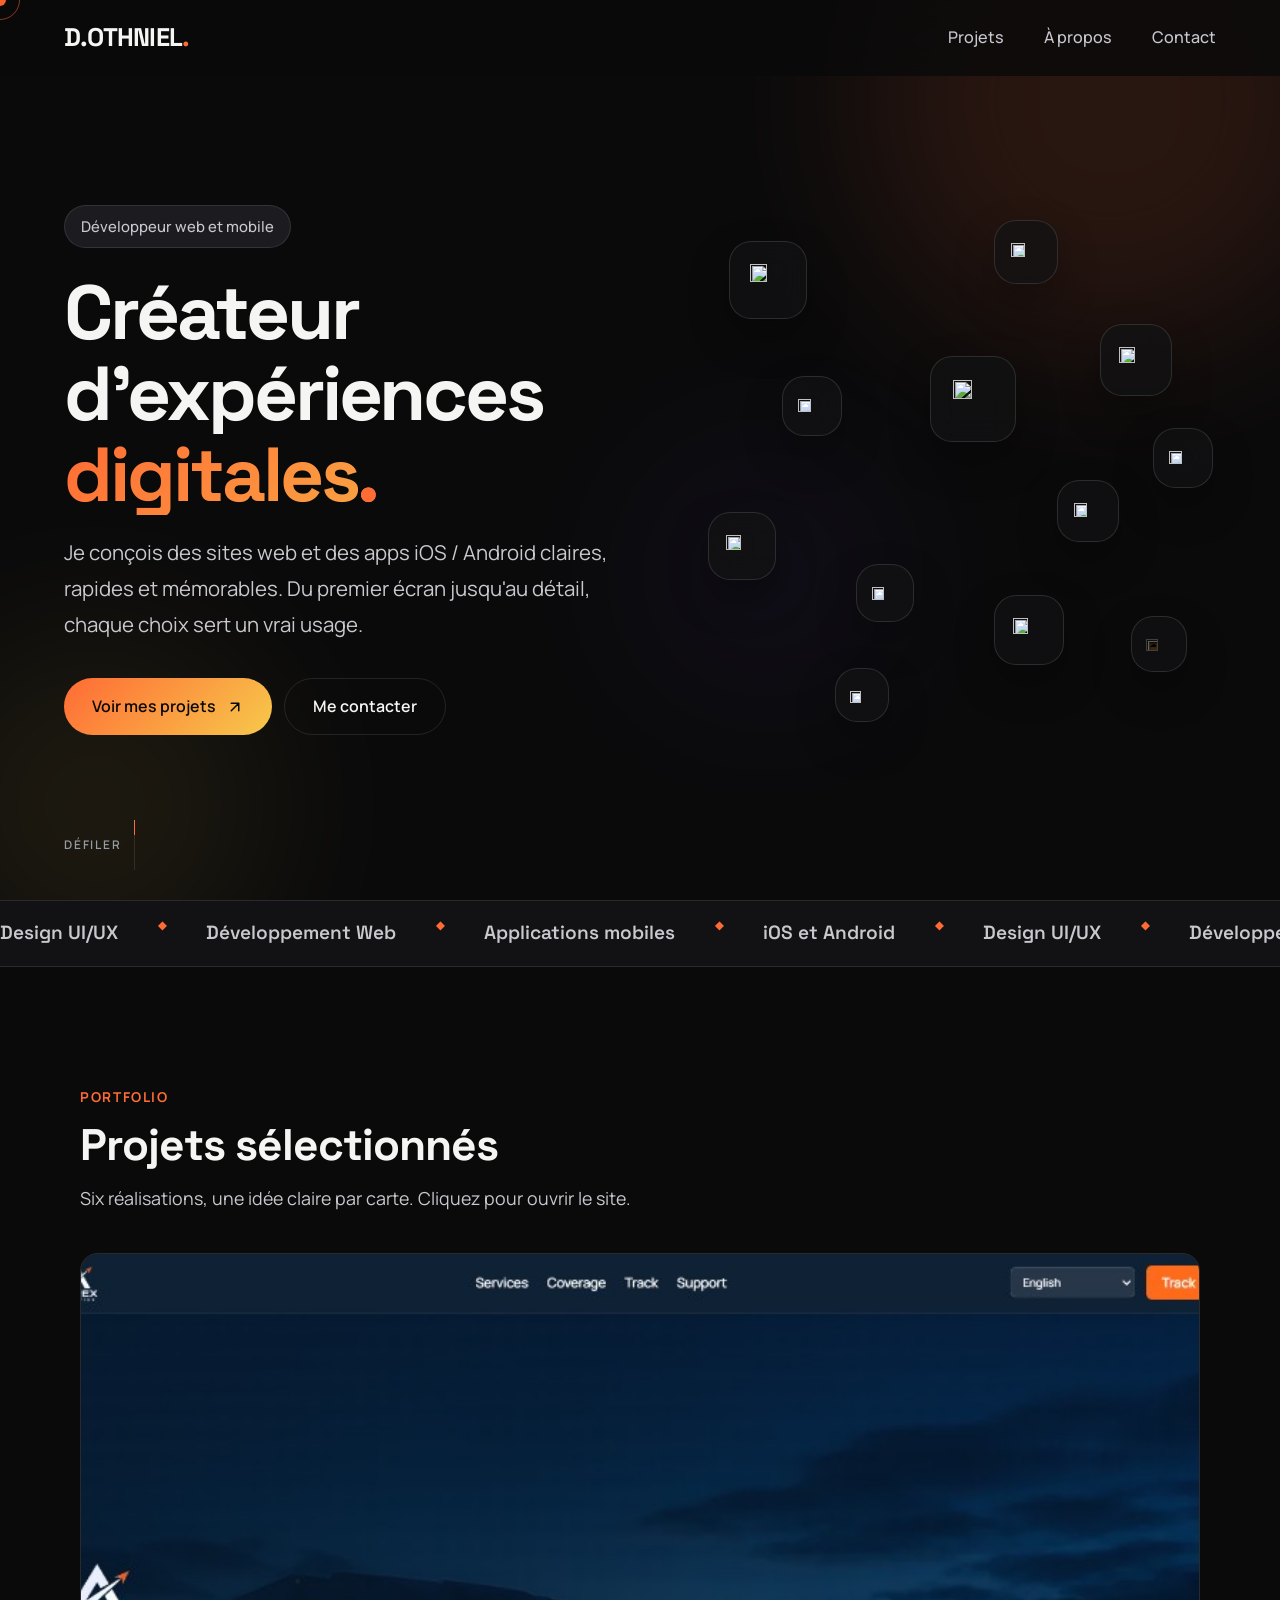
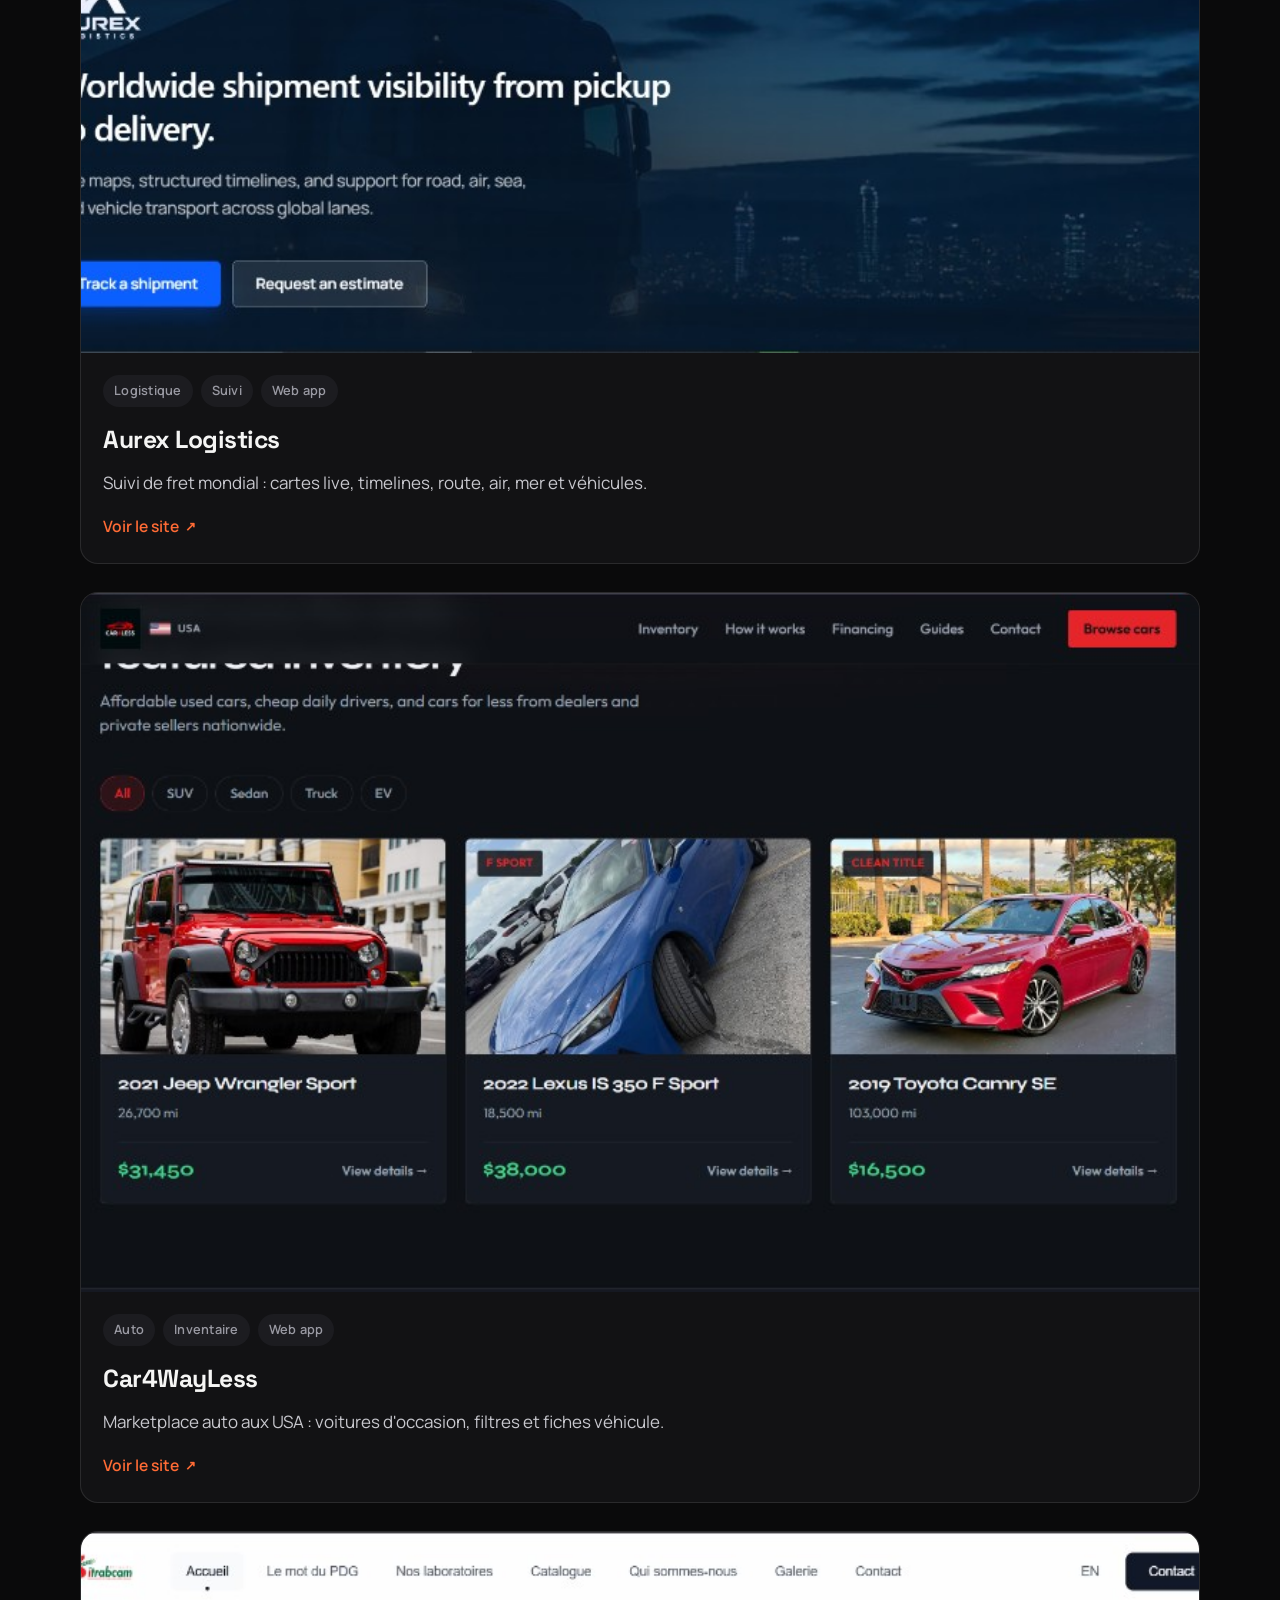
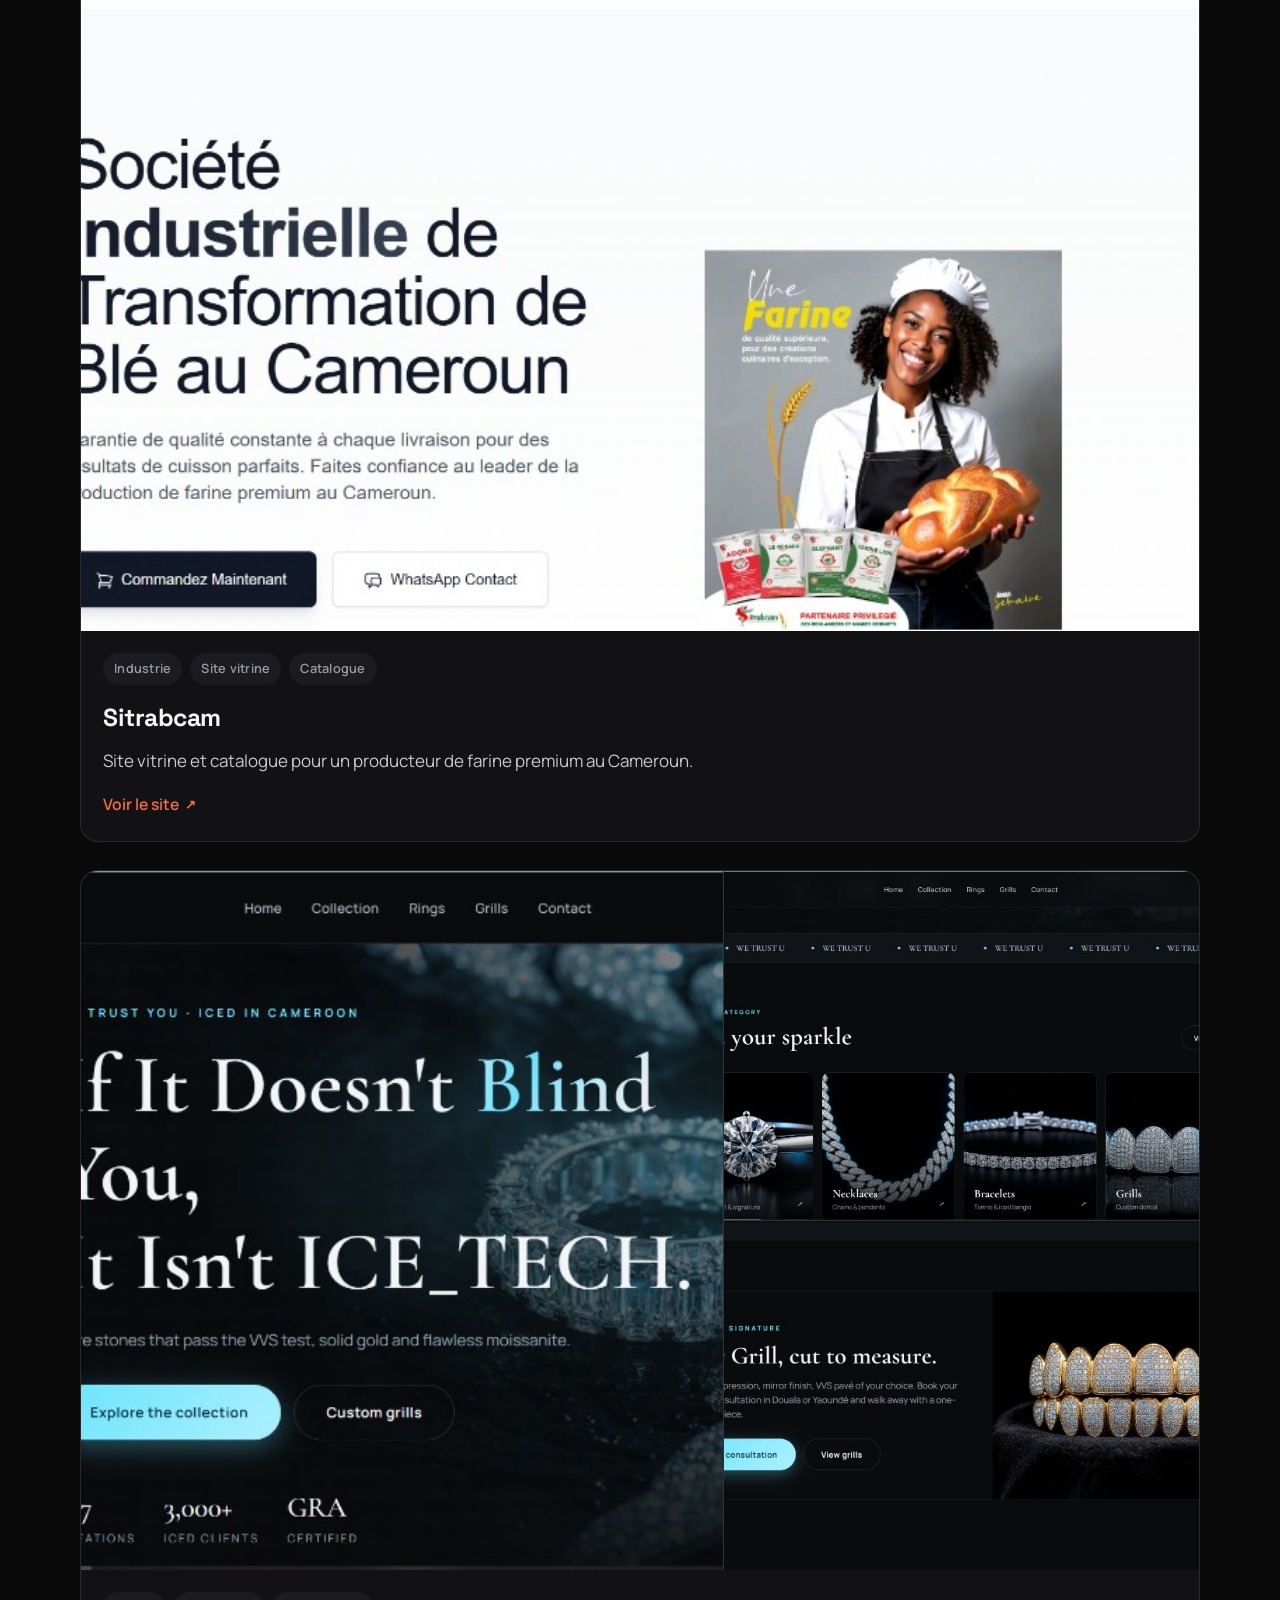
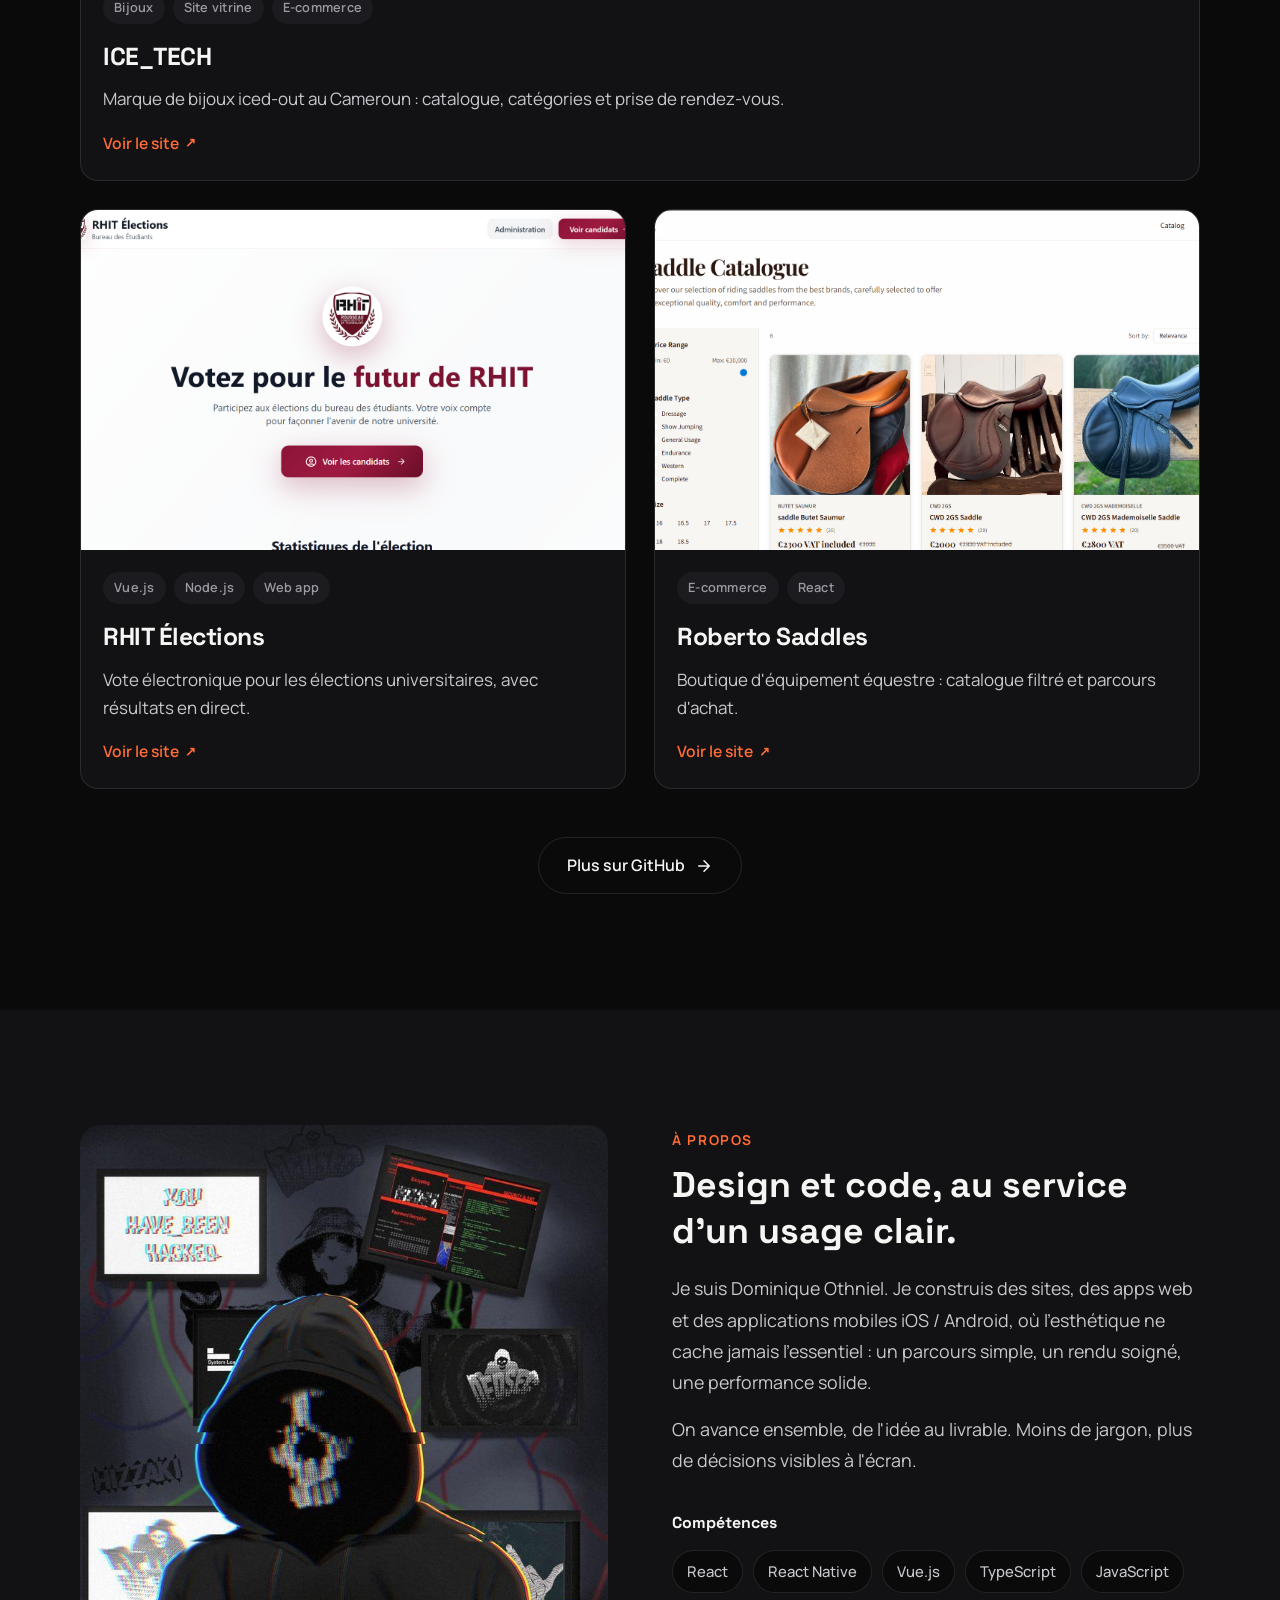
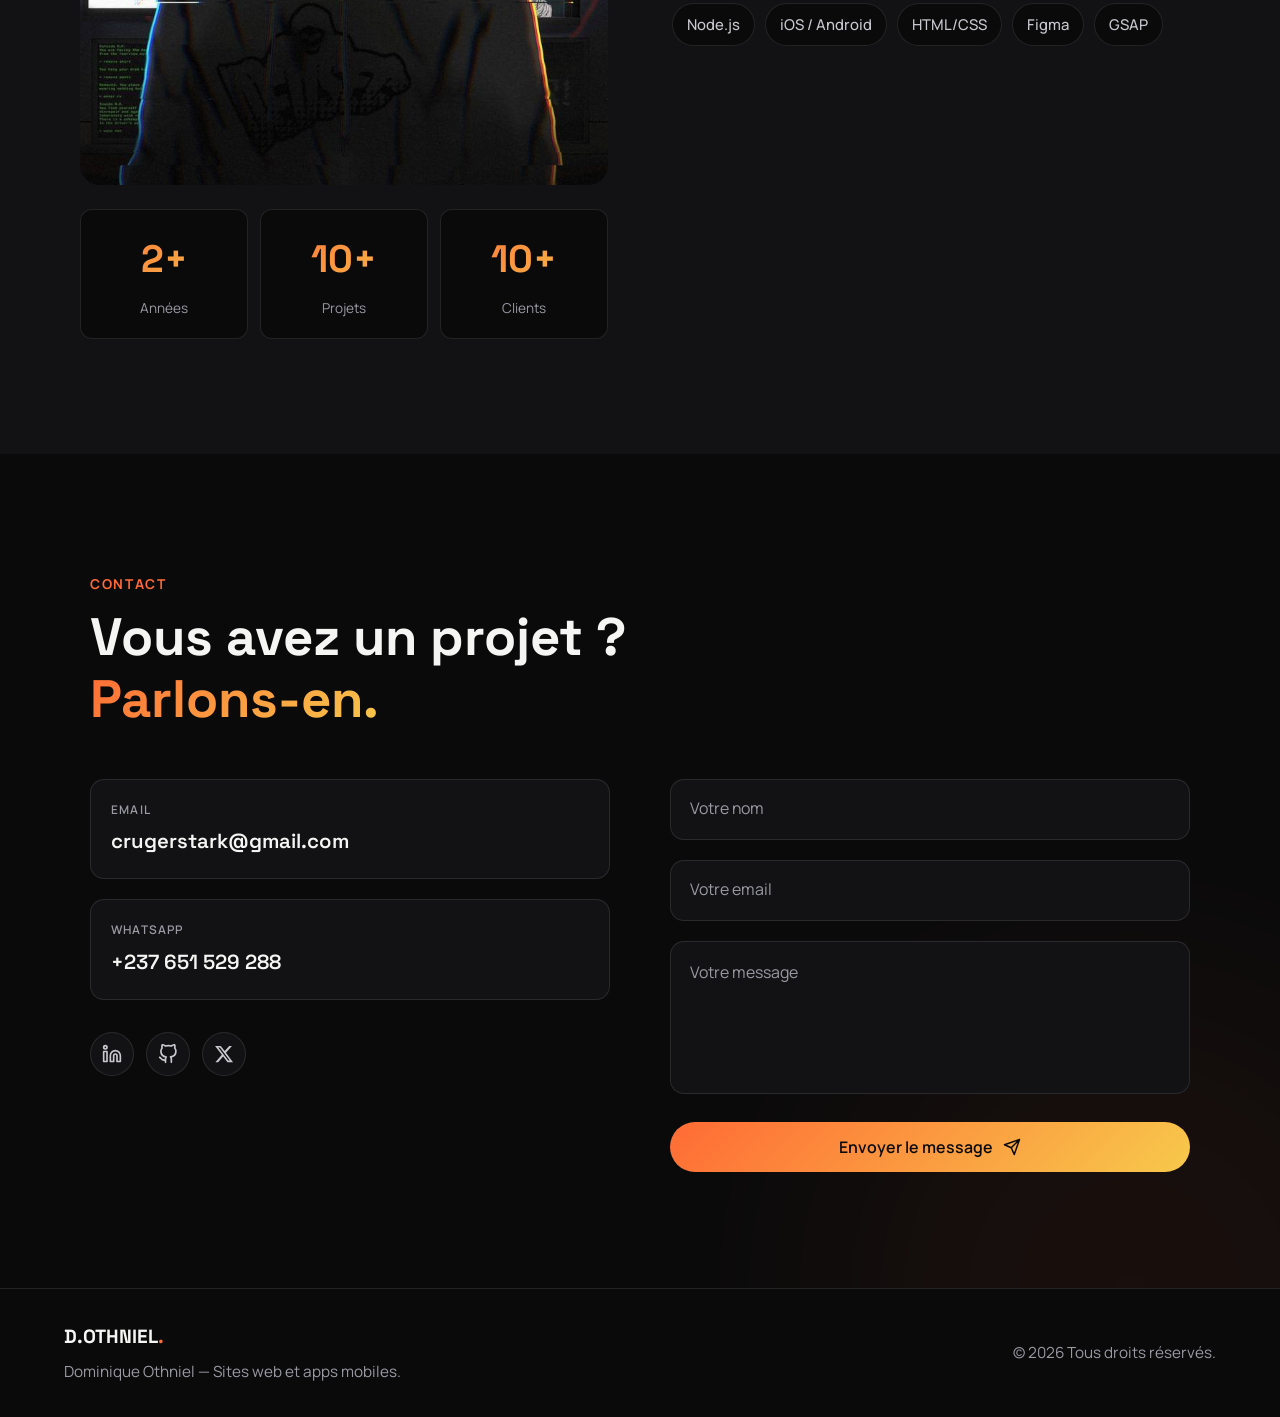
==== commit edabebdf: "Preciser aussi le developpement d'apps mobiles. Le hero, le bandeau et les competences disent web et" ====
--- a/index.html
+++ b/index.html
@@ -54,15 +54,16 @@
         </div>
         <div class="hero-stage">
             <div class="hero-content">
-                <div class="hero-tag">Développeur et designer</div>
+                <div class="hero-tag">Développeur web et mobile</div>
                 <h1 class="hero-title">
                     <span class="title-line">Créateur</span>
                     <span class="title-line">d'expériences</span>
                     <span class="title-line highlight">digitales<span class="accent">.</span></span>
                 </h1>
                 <p class="hero-description">
-                    Je conçois des interfaces web claires, rapides et mémorables.
-                    Du premier écran jusqu'au détail, chaque choix sert un vrai usage.
+                    Je conçois des sites web et des apps iOS / Android
+                    claires, rapides et mémorables. Du premier écran jusqu'au détail,
+                    chaque choix sert un vrai usage.
                 </p>
                 <div class="hero-cta">
                     <a href="#work" class="btn btn-primary">
@@ -98,13 +99,13 @@
                     <span class="tool-icon-inner"><img src="https://cdn.jsdelivr.net/gh/devicons/devicon@latest/icons/git/git-original.svg" alt=""></span>
                 </div>
                 <div class="tool-icon" style="--x: 32%; --y: 68%; --s: 58px; --d: -1.4s; --t: 7.2s;">
-                    <span class="tool-icon-inner"><img src="https://cdn.jsdelivr.net/gh/devicons/devicon@latest/icons/html5/html5-original.svg" alt=""></span>
+                    <span class="tool-icon-inner"><img src="https://cdn.jsdelivr.net/gh/devicons/devicon@latest/icons/reactnative/reactnative-original.svg" alt=""></span>
                 </div>
                 <div class="tool-icon" style="--x: 58%; --y: 74%; --s: 70px; --d: -0.9s; --t: 5.4s;">
-                    <span class="tool-icon-inner"><img src="https://cdn.jsdelivr.net/gh/devicons/devicon@latest/icons/css3/css3-original.svg" alt=""></span>
+                    <span class="tool-icon-inner"><img src="https://cdn.jsdelivr.net/gh/devicons/devicon@latest/icons/android/android-original.svg" alt=""></span>
                 </div>
                 <div class="tool-icon" style="--x: 84%; --y: 78%; --s: 56px; --d: -2.3s; --t: 6.6s;">
-                    <span class="tool-icon-inner"><img src="https://cdn.jsdelivr.net/gh/devicons/devicon@latest/icons/github/github-original.svg" alt="" class="tool-invert"></span>
+                    <span class="tool-icon-inner"><img src="https://cdn.jsdelivr.net/gh/devicons/devicon@latest/icons/apple/apple-original.svg" alt="" class="tool-invert"></span>
                 </div>
                 <div class="tool-icon" style="--x: 88%; --y: 42%; --s: 60px; --d: -1.7s; --t: 6s;">
                     <span class="tool-icon-inner"><img src="https://cdn.jsdelivr.net/gh/devicons/devicon@latest/icons/vscode/vscode-original.svg" alt=""></span>
@@ -127,17 +128,17 @@
             <span class="marquee-dot">◆</span>
             <span>Développement Web</span>
             <span class="marquee-dot">◆</span>
-            <span>Applications Web</span>
-            <span class="marquee-dot">◆</span>
-            <span>Front-end</span>
+            <span>Applications mobiles</span>
+            <span class="marquee-dot">◆</span>
+            <span>iOS et Android</span>
             <span class="marquee-dot">◆</span>
             <span>Design UI/UX</span>
             <span class="marquee-dot">◆</span>
             <span>Développement Web</span>
             <span class="marquee-dot">◆</span>
-            <span>Applications Web</span>
-            <span class="marquee-dot">◆</span>
-            <span>Front-end</span>
+            <span>Applications mobiles</span>
+            <span class="marquee-dot">◆</span>
+            <span>iOS et Android</span>
             <span class="marquee-dot">◆</span>
         </div>
     </div>
@@ -303,9 +304,10 @@
                     Design et code, au service d'un usage clair.
                 </h2>
                 <p class="about-text">
-                    Je suis Dominique Othniel. Je construis des sites et des apps web
-                    où l'esthétique ne cache jamais l'essentiel : un parcours simple,
-                    un rendu soigné, une performance solide.
+                    Je suis Dominique Othniel. Je construis des sites, des apps web
+                    et des applications mobiles iOS / Android, où l'esthétique
+                    ne cache jamais l'essentiel : un parcours simple, un rendu soigné,
+                    une performance solide.
                 </p>
                 <p class="about-text">
                     On avance ensemble, de l'idée au livrable. Moins de jargon,
@@ -316,10 +318,12 @@
                     <h4 class="skills-title">Compétences</h4>
                     <div class="skills-list">
                         <span class="skill-tag">React</span>
+                        <span class="skill-tag">React Native</span>
                         <span class="skill-tag">Vue.js</span>
                         <span class="skill-tag">TypeScript</span>
                         <span class="skill-tag">JavaScript</span>
                         <span class="skill-tag">Node.js</span>
+                        <span class="skill-tag">iOS / Android</span>
                         <span class="skill-tag">HTML/CSS</span>
                         <span class="skill-tag">Figma</span>
                         <span class="skill-tag">GSAP</span>
@@ -401,7 +405,7 @@
         <div class="footer-container">
             <div class="footer-left">
                 <span class="footer-logo">D.OTHNIEL<span>.</span></span>
-                <p class="footer-text">Dominique Othniel — Créateur d'expériences digitales.</p>
+                <p class="footer-text">Dominique Othniel — Sites web et apps mobiles.</p>
             </div>
             <div class="footer-right">
                 <p class="footer-copyright">© 2026 Tous droits réservés.</p>
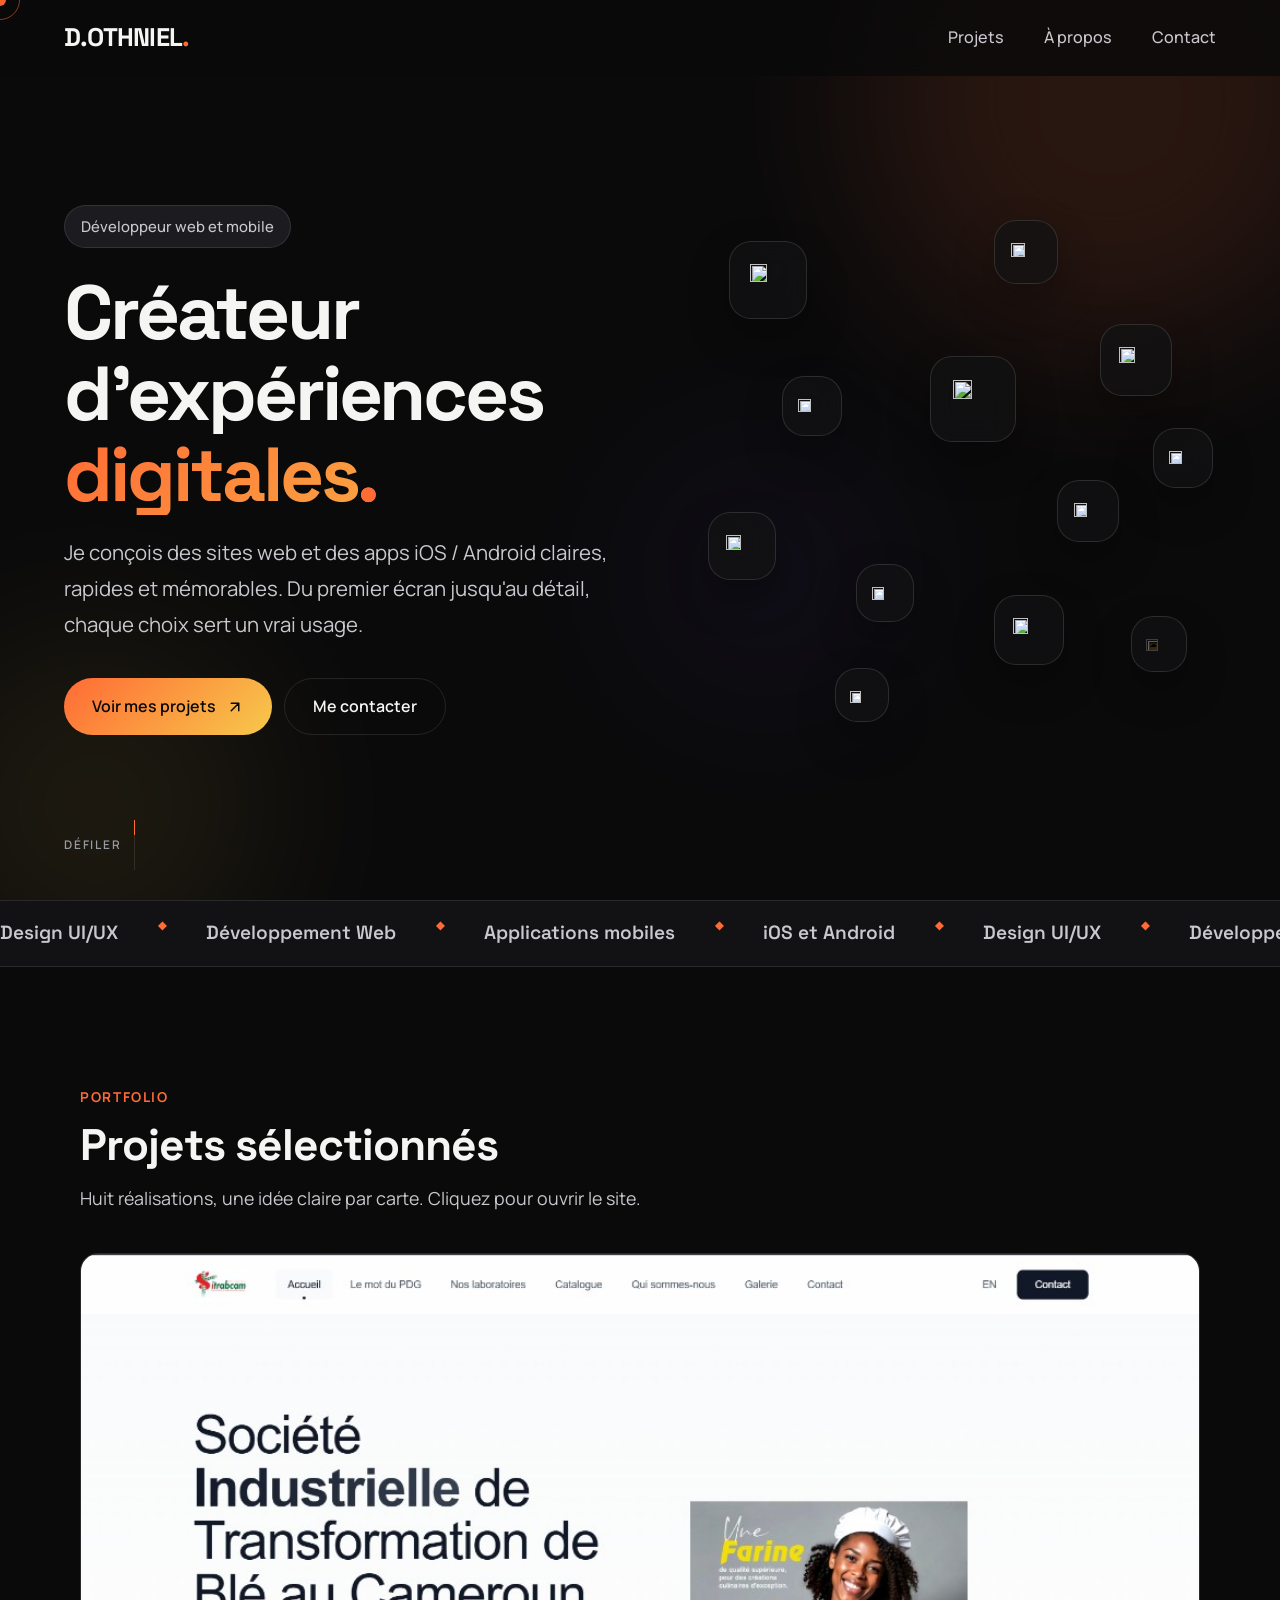
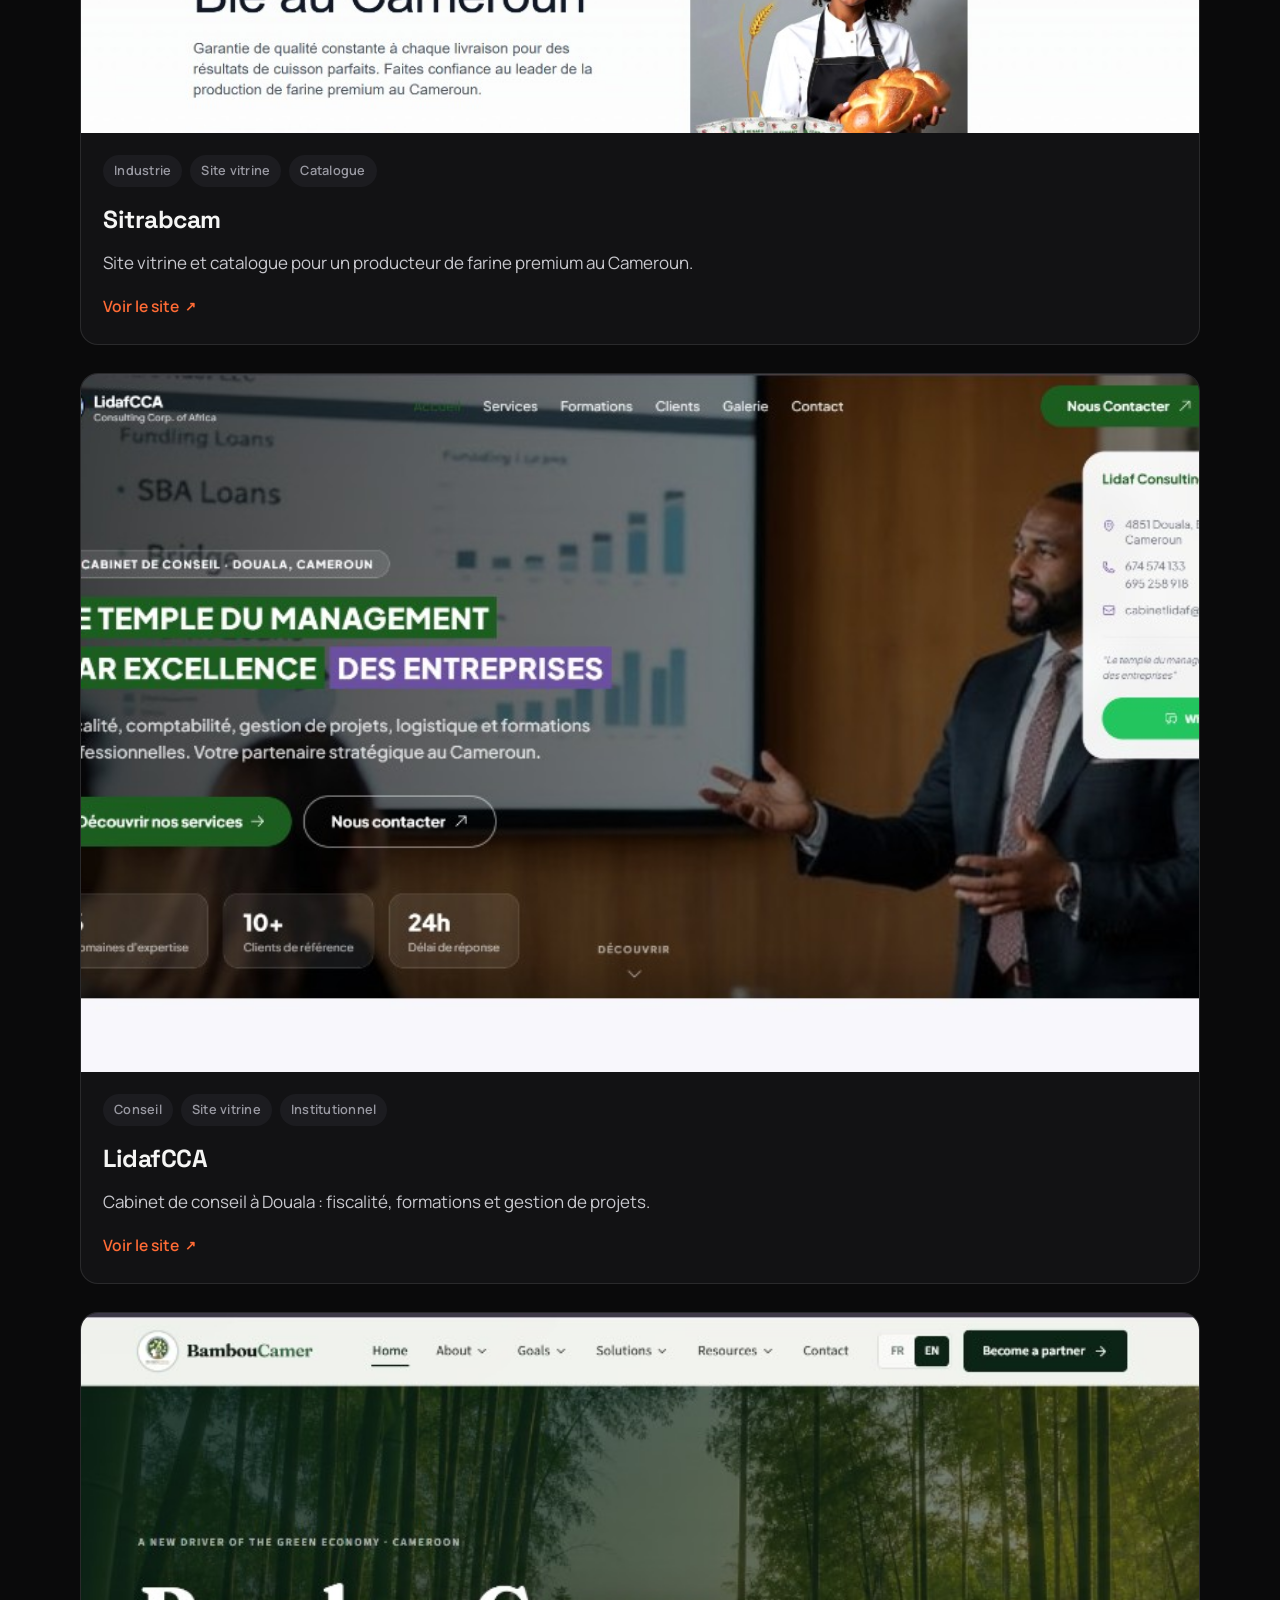
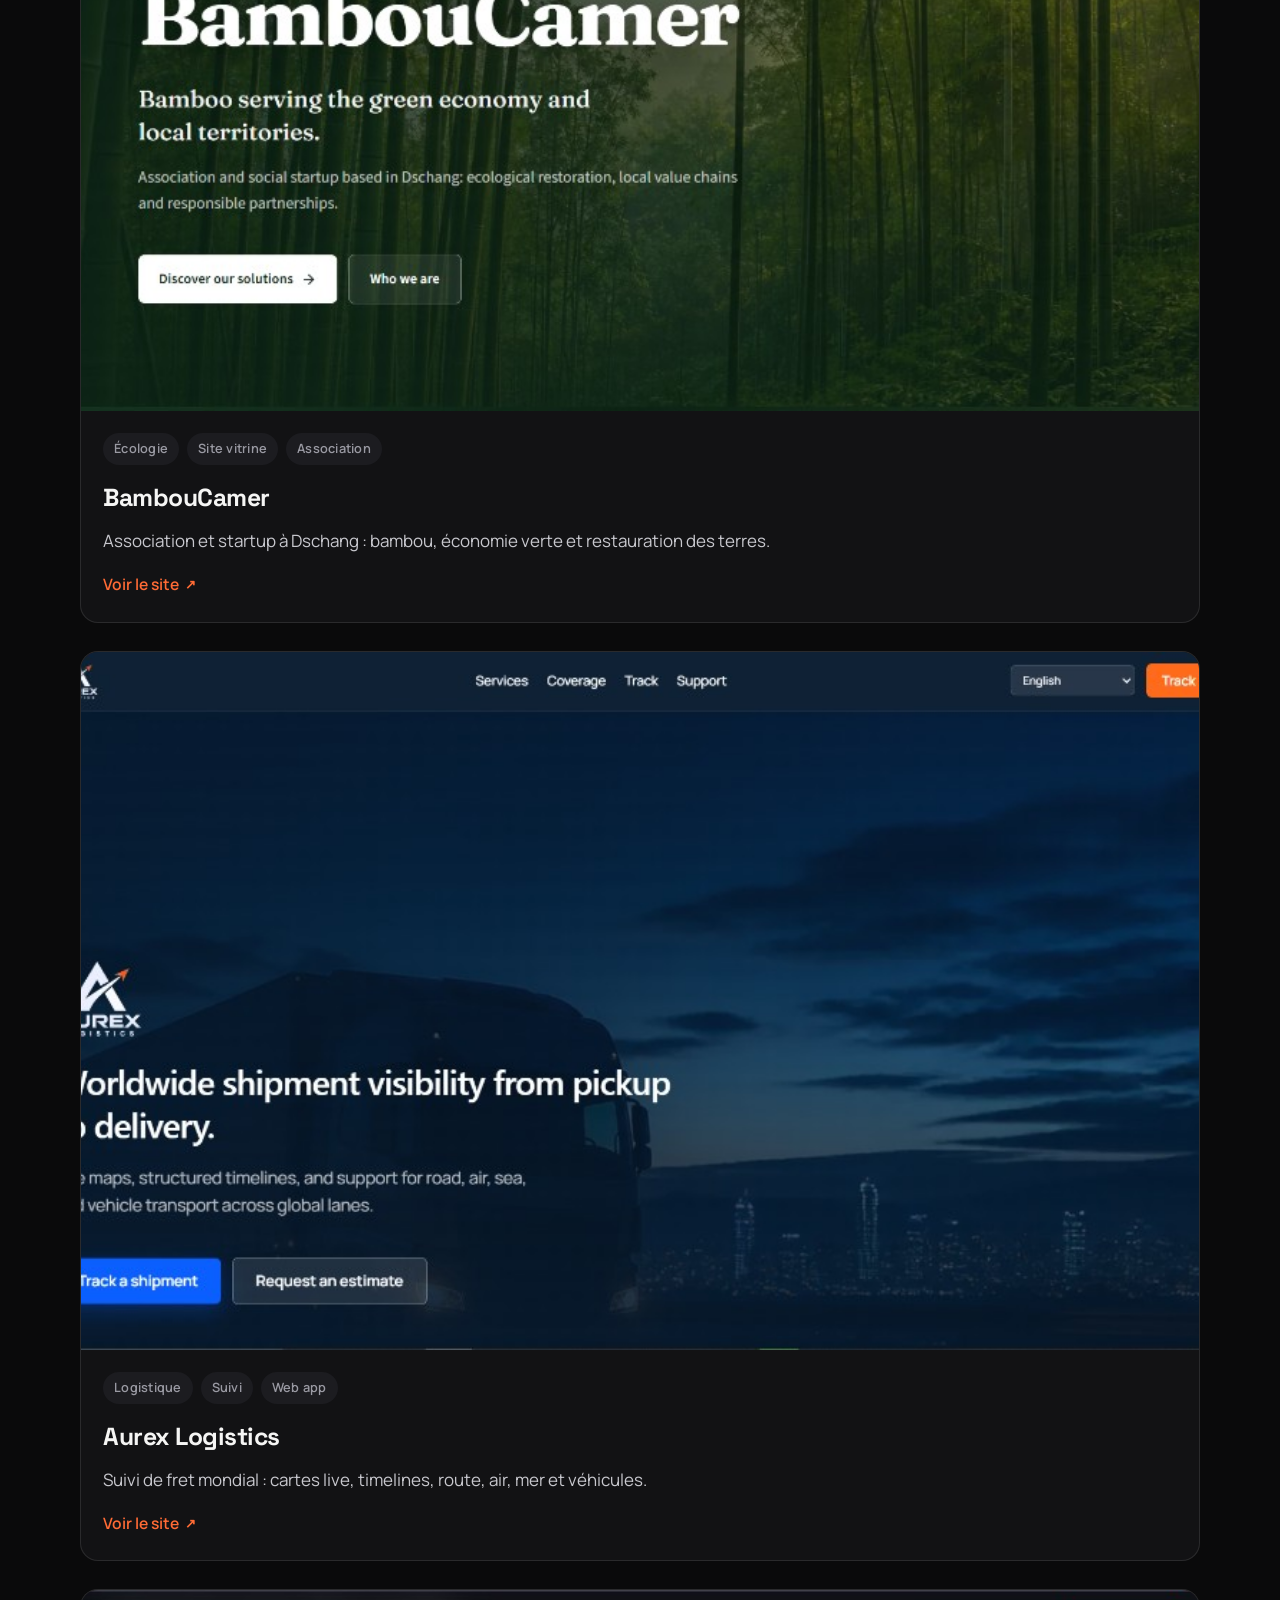
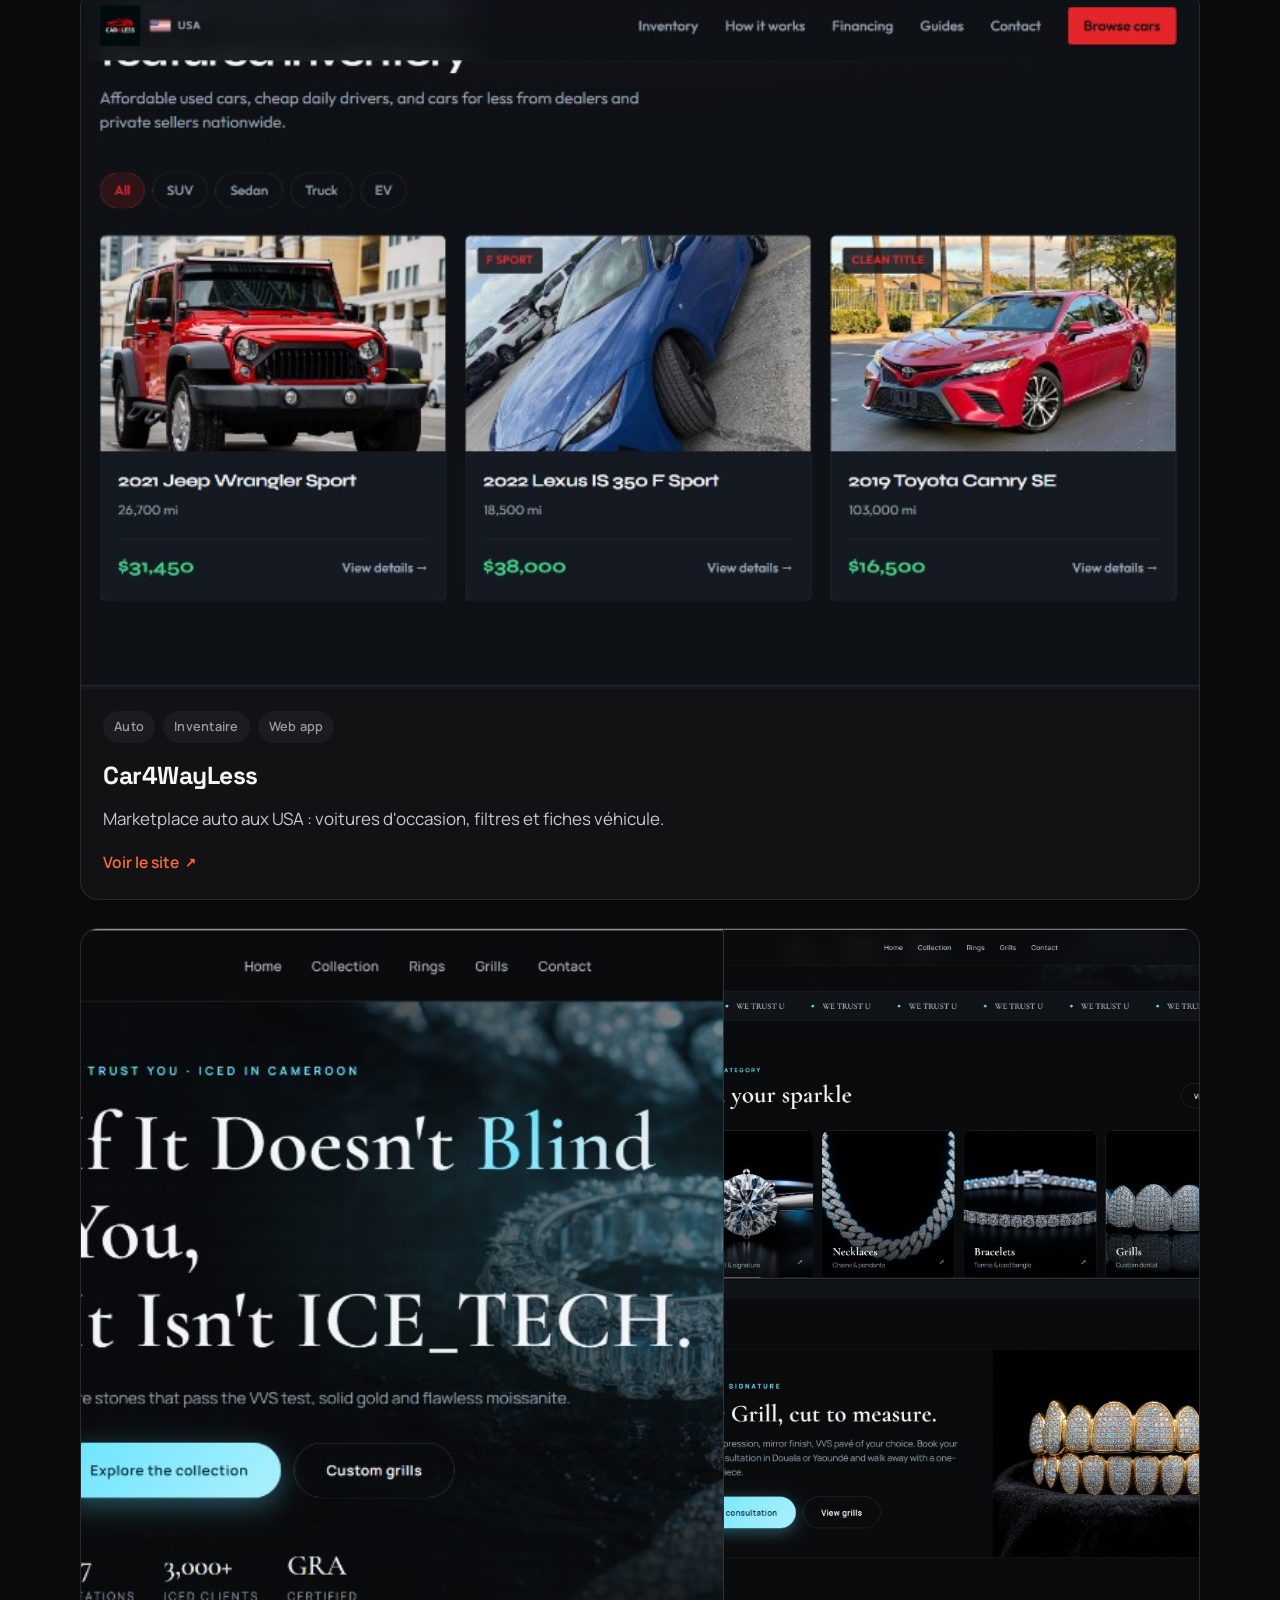
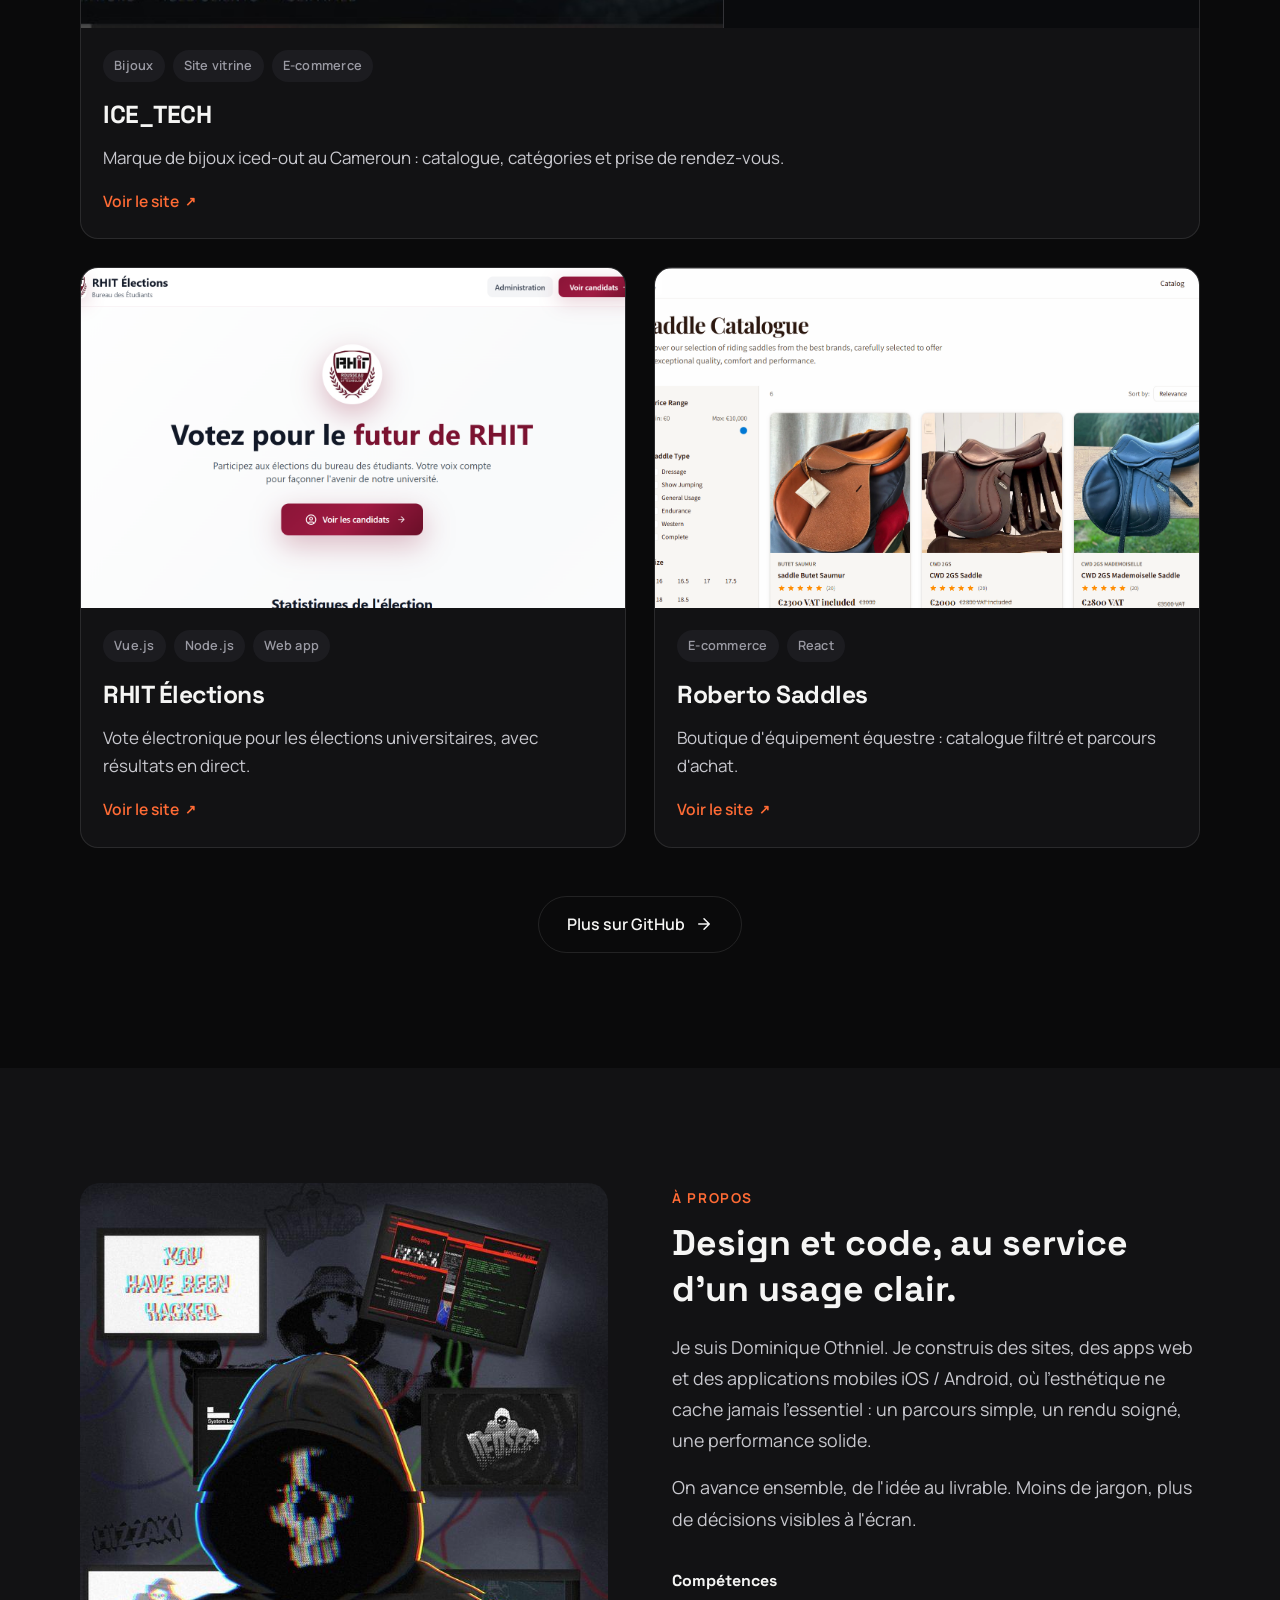
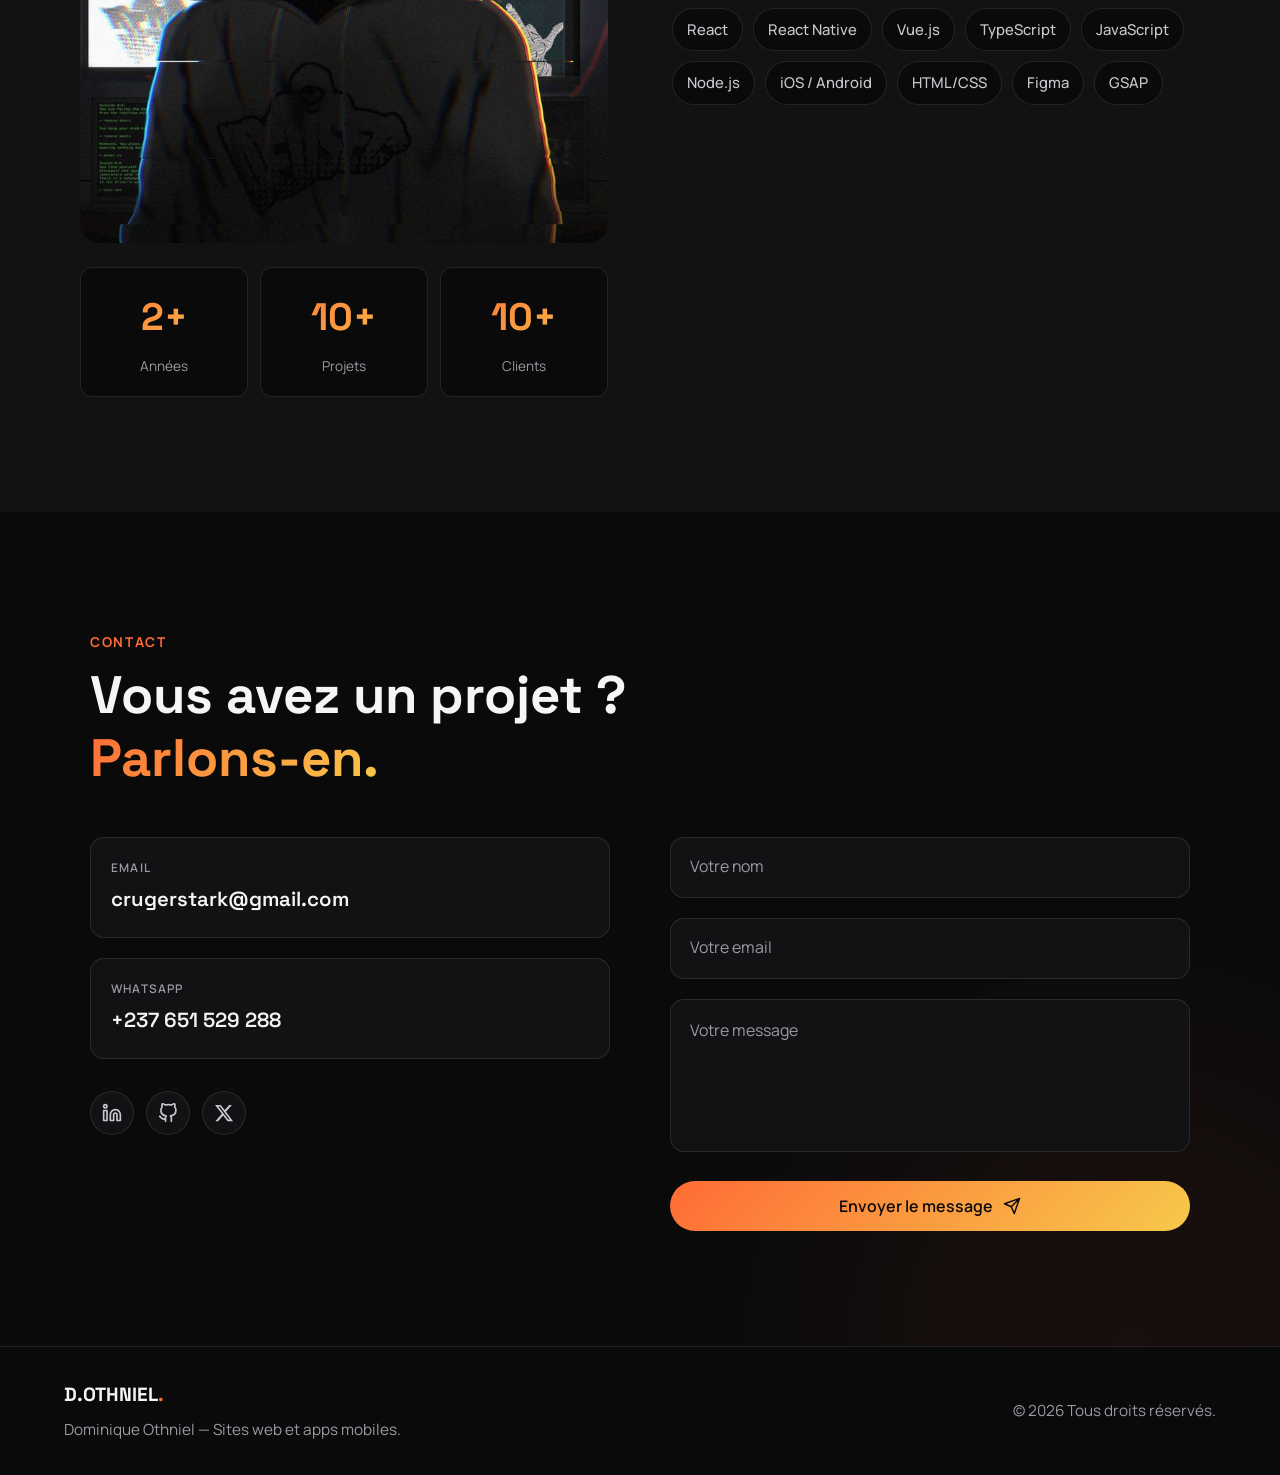
==== commit 82672dfe: "Mettre Sitrabcam en tete et ajouter LidafCCA et BambouCamer. La selection de projets met en avant le" ====
--- a/index.html
+++ b/index.html
@@ -149,10 +149,64 @@
             <div class="section-header">
                 <span class="section-tag">Portfolio</span>
                 <h2 class="section-title">Projets sélectionnés</h2>
-                <p class="section-intro">Six réalisations, une idée claire par carte. Cliquez pour ouvrir le site.</p>
+                <p class="section-intro">Huit réalisations, une idée claire par carte. Cliquez pour ouvrir le site.</p>
             </div>
             
             <div class="projects-grid">
+                <article class="project-card project-card-large">
+                    <a href="https://sitrabcam.com/" target="_blank" rel="noopener noreferrer" class="project-hit">
+                        <div class="project-image">
+                            <img src="sitrabcam.png" alt="Sitrabcam, site de farine premium au Cameroun">
+                        </div>
+                        <div class="project-info">
+                            <div class="project-tags">
+                                <span>Industrie</span>
+                                <span>Site vitrine</span>
+                                <span>Catalogue</span>
+                            </div>
+                            <h3 class="project-title">Sitrabcam</h3>
+                            <p class="project-description">Site vitrine et catalogue pour un producteur de farine premium au Cameroun.</p>
+                            <span class="project-cta">Voir le site</span>
+                        </div>
+                    </a>
+                </article>
+
+                <article class="project-card project-card-wide">
+                    <a href="https://lidafcca.com/" target="_blank" rel="noopener noreferrer" class="project-hit">
+                        <div class="project-image">
+                            <img src="lidafcca.png" alt="LidafCCA, cabinet de conseil à Douala">
+                        </div>
+                        <div class="project-info">
+                            <div class="project-tags">
+                                <span>Conseil</span>
+                                <span>Site vitrine</span>
+                                <span>Institutionnel</span>
+                            </div>
+                            <h3 class="project-title">LidafCCA</h3>
+                            <p class="project-description">Cabinet de conseil à Douala : fiscalité, formations et gestion de projets.</p>
+                            <span class="project-cta">Voir le site</span>
+                        </div>
+                    </a>
+                </article>
+
+                <article class="project-card project-card-wide">
+                    <a href="https://bamboucmr.netlify.app/" target="_blank" rel="noopener noreferrer" class="project-hit">
+                        <div class="project-image">
+                            <img src="bamboucamer.png" alt="BambouCamer, association et startup bambou au Cameroun">
+                        </div>
+                        <div class="project-info">
+                            <div class="project-tags">
+                                <span>Écologie</span>
+                                <span>Site vitrine</span>
+                                <span>Association</span>
+                            </div>
+                            <h3 class="project-title">BambouCamer</h3>
+                            <p class="project-description">Association et startup à Dschang : bambou, économie verte et restauration des terres.</p>
+                            <span class="project-cta">Voir le site</span>
+                        </div>
+                    </a>
+                </article>
+
                 <article class="project-card project-card-wide">
                     <a href="https://www.aurexlogistics.org/" target="_blank" rel="noopener noreferrer" class="project-hit">
                         <div class="project-image">
@@ -184,24 +238,6 @@
                             </div>
                             <h3 class="project-title">Car4WayLess</h3>
                             <p class="project-description">Marketplace auto aux USA : voitures d'occasion, filtres et fiches véhicule.</p>
-                            <span class="project-cta">Voir le site</span>
-                        </div>
-                    </a>
-                </article>
-
-                <article class="project-card project-card-wide">
-                    <a href="https://sitrabcam.com/" target="_blank" rel="noopener noreferrer" class="project-hit">
-                        <div class="project-image">
-                            <img src="sitrabcam.png" alt="Sitrabcam, site de farine premium au Cameroun">
-                        </div>
-                        <div class="project-info">
-                            <div class="project-tags">
-                                <span>Industrie</span>
-                                <span>Site vitrine</span>
-                                <span>Catalogue</span>
-                            </div>
-                            <h3 class="project-title">Sitrabcam</h3>
-                            <p class="project-description">Site vitrine et catalogue pour un producteur de farine premium au Cameroun.</p>
                             <span class="project-cta">Voir le site</span>
                         </div>
                     </a>
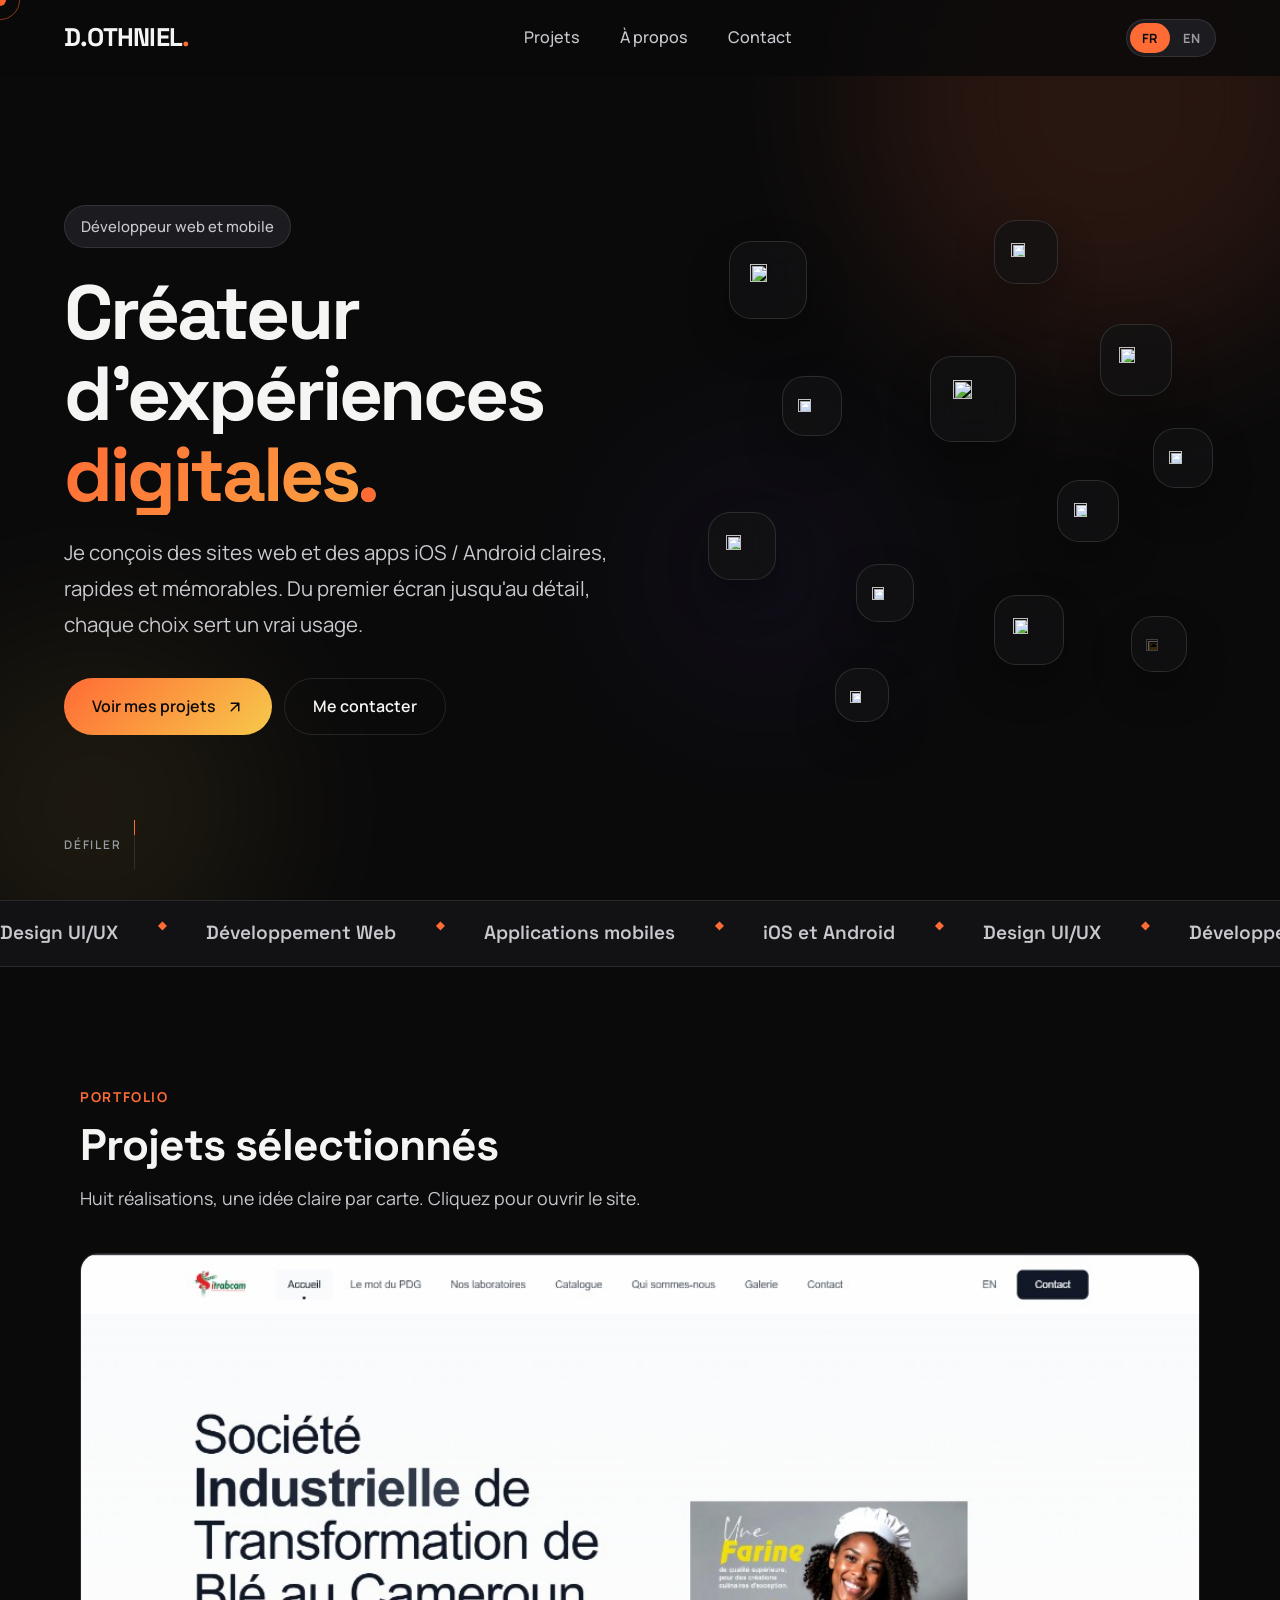
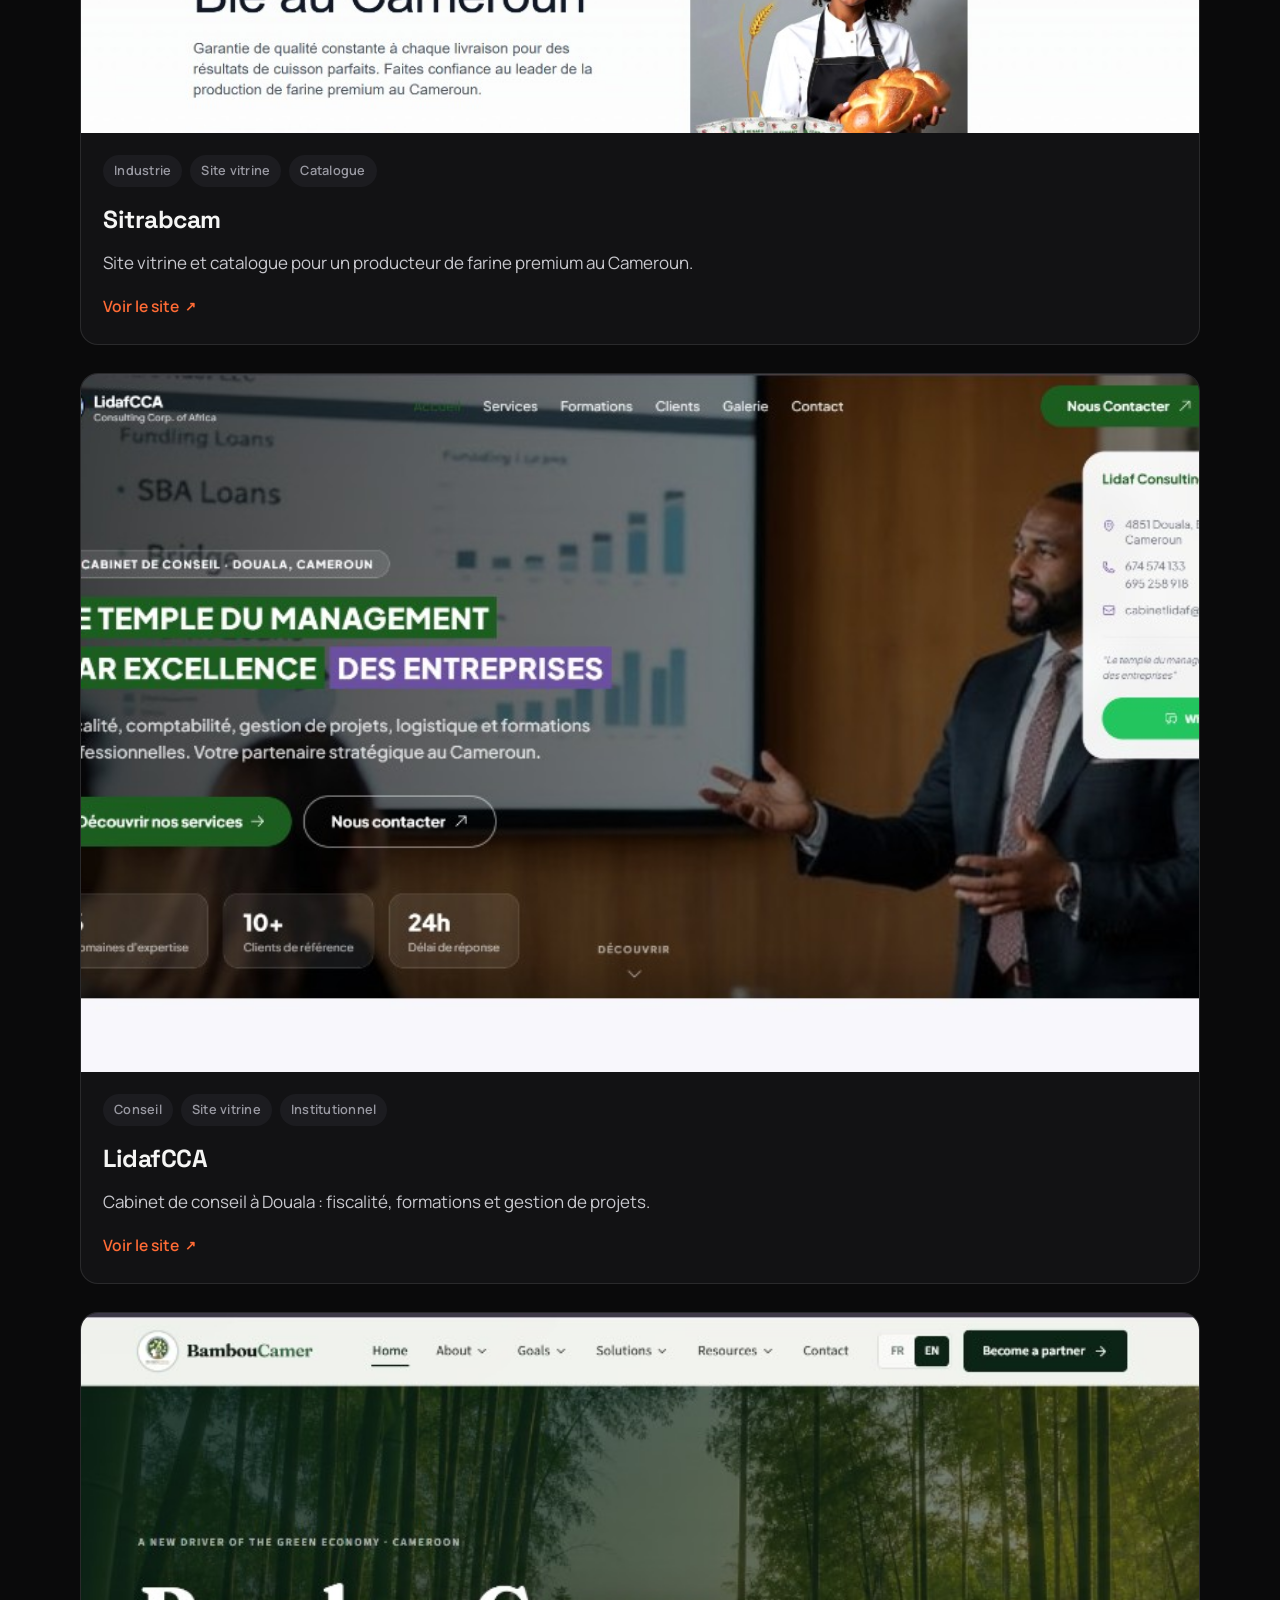
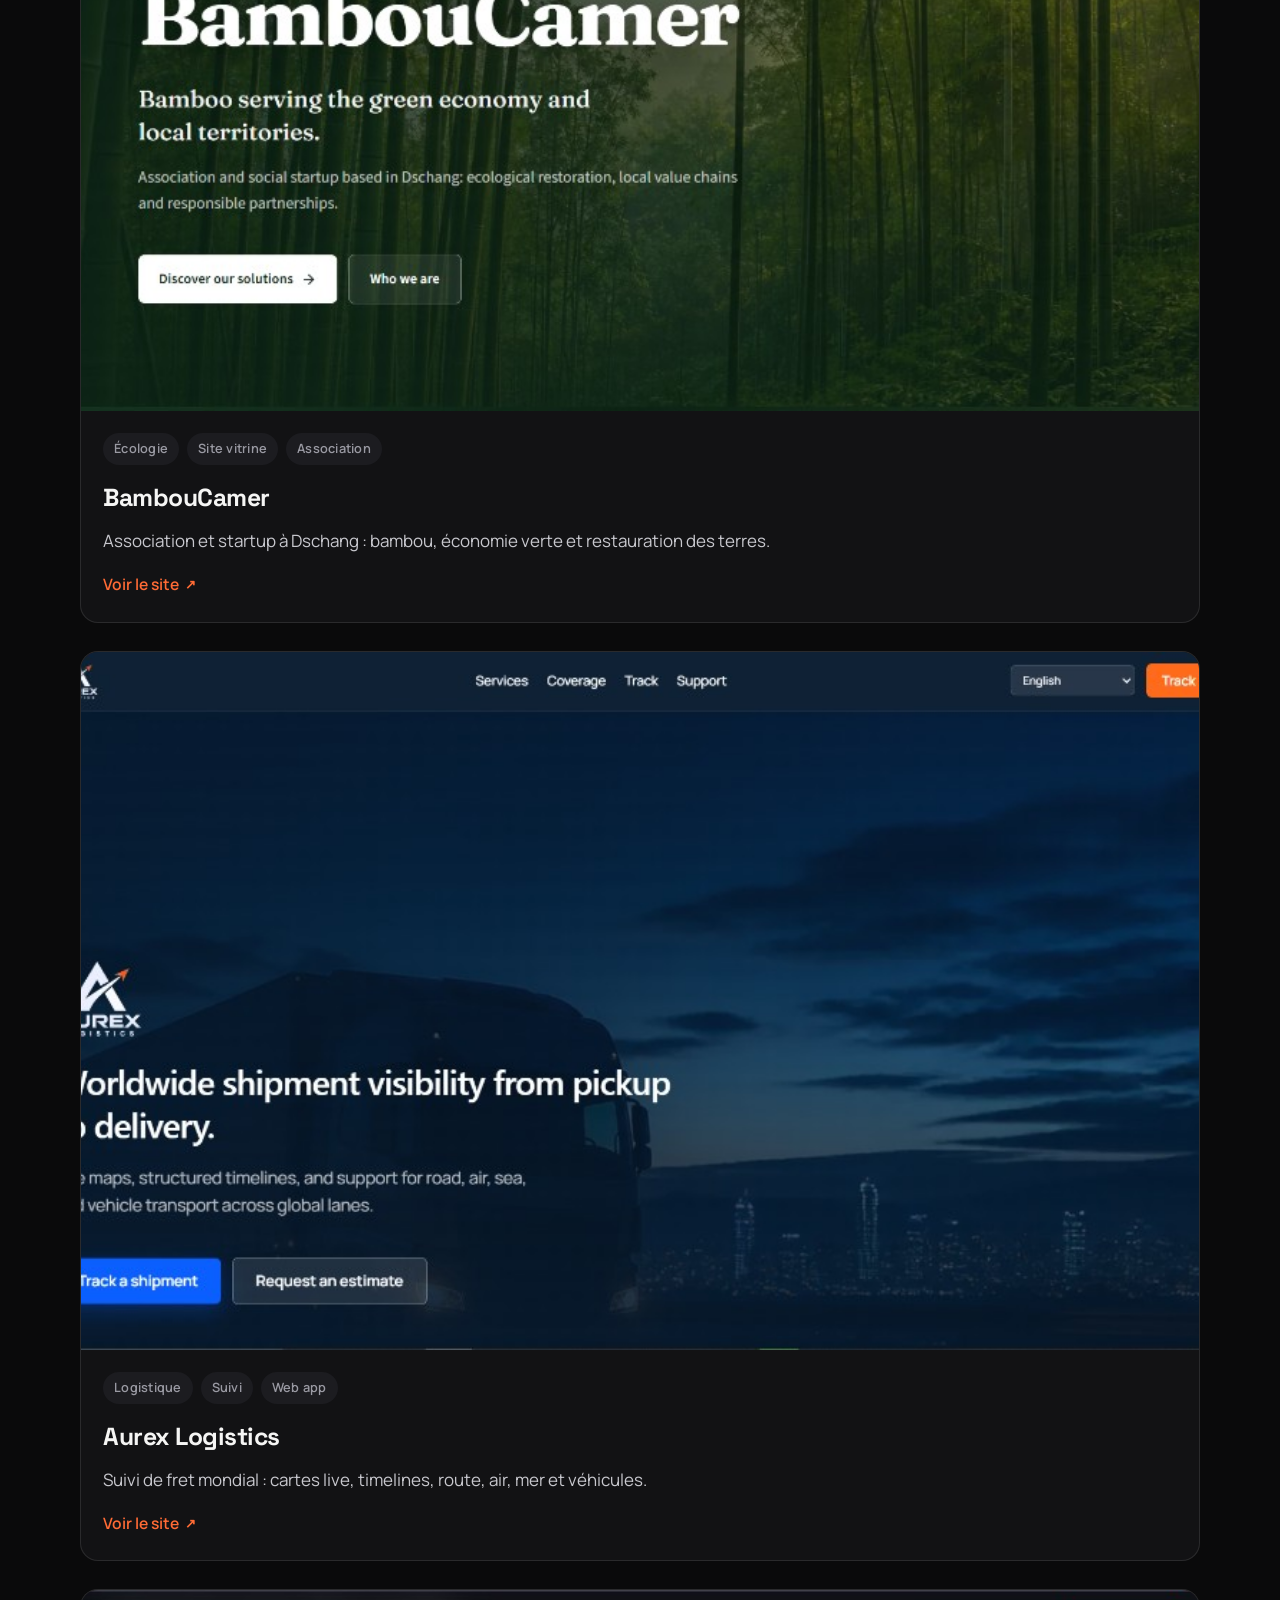
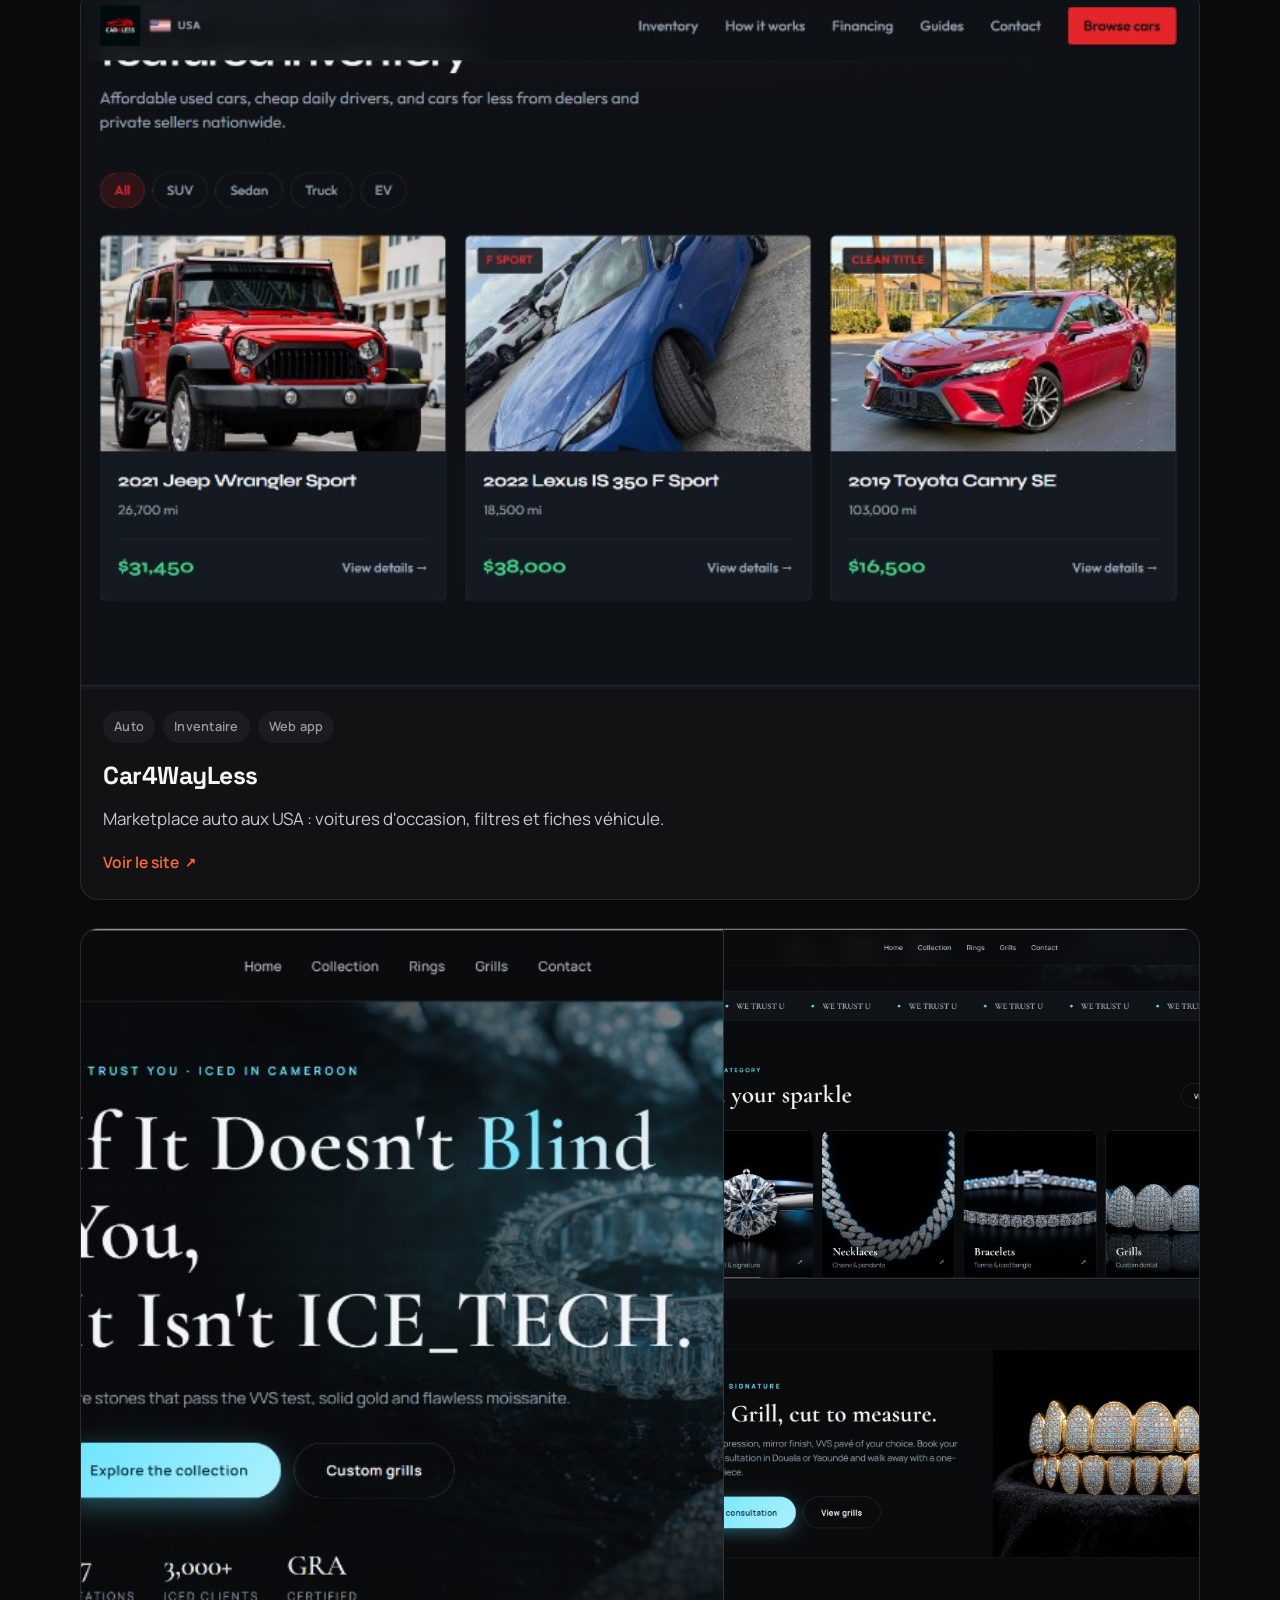
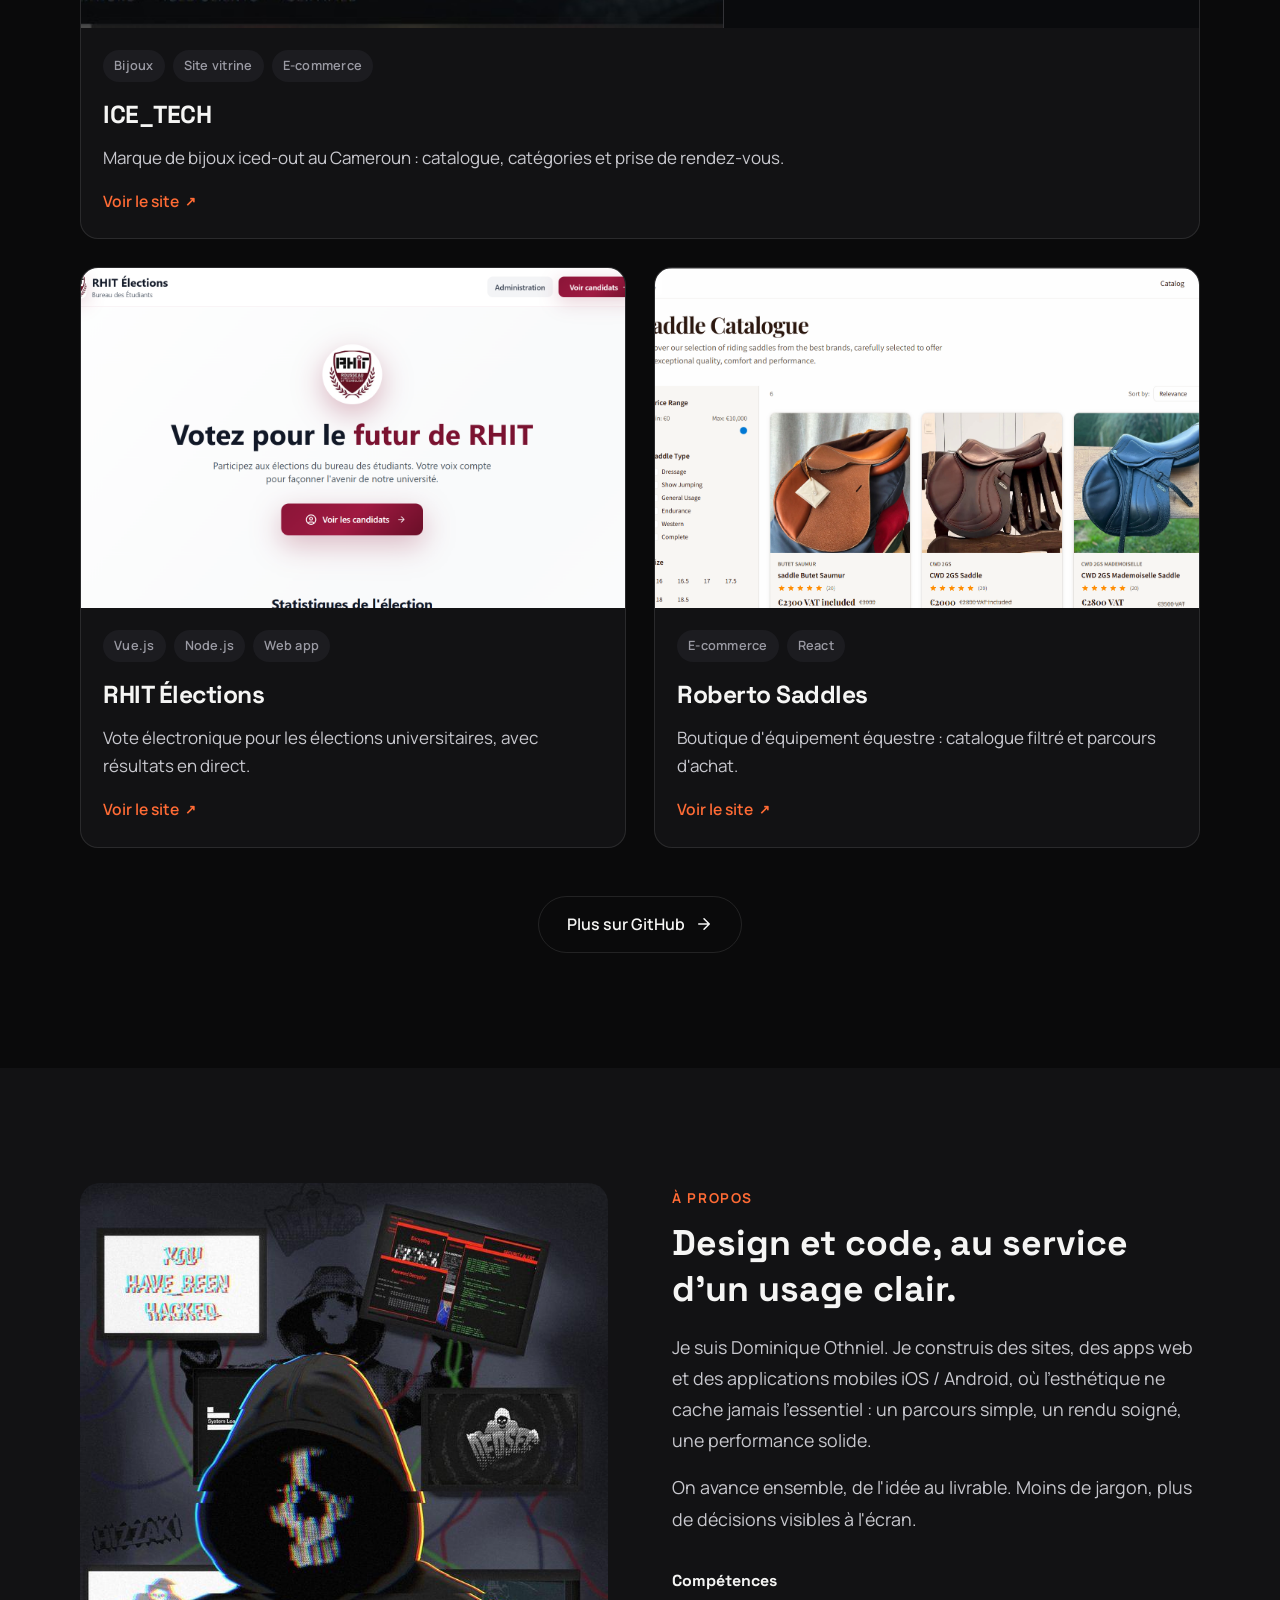
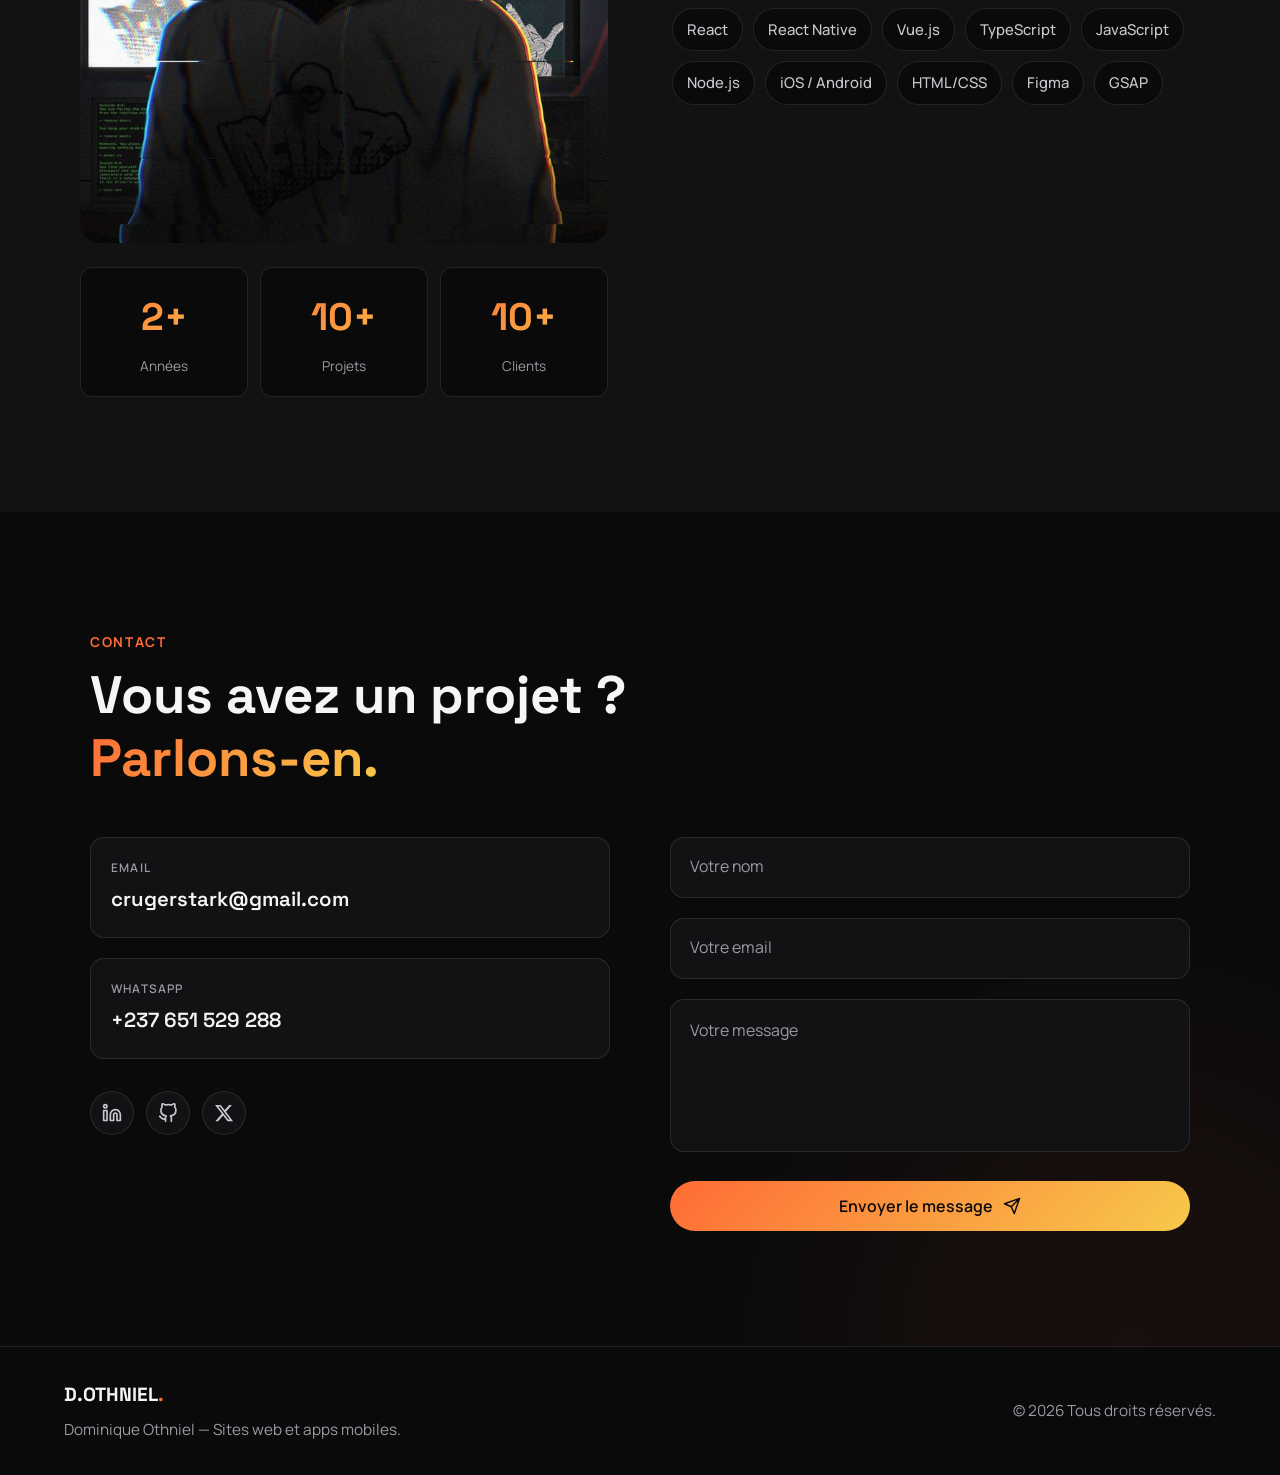
==== commit cb2e3700: "Ajouter la traduction anglaise avec un selecteur FR / EN. Le contenu du portfolio se lit dans les de" ====
--- a/index.html
+++ b/index.html
@@ -17,9 +17,7 @@
 
     <!-- Loader -->
     <div class="loader">
-        <div class="loader-text">
-            <span>C</span><span>H</span><span>A</span><span>R</span><span>G</span><span>E</span><span>M</span><span>E</span><span>N</span><span>T</span>
-        </div>
+        <div class="loader-text" data-i18n="loader" data-i18n-split="true">CHARGEMENT</div>
     </div>
 
     <!-- Navigation -->
@@ -28,21 +26,27 @@
             <a href="#">D.OTHNIEL<span>.</span></a>
         </div>
         <div class="nav-menu">
-            <a href="#work" class="nav-link">Projets</a>
-            <a href="#about" class="nav-link">À propos</a>
-            <a href="#contact" class="nav-link">Contact</a>
-        </div>
-        <button class="nav-toggle" aria-label="Menu">
-            <span></span>
-            <span></span>
-        </button>
+            <a href="#work" class="nav-link" data-i18n="nav.work">Projets</a>
+            <a href="#about" class="nav-link" data-i18n="nav.about">À propos</a>
+            <a href="#contact" class="nav-link" data-i18n="nav.contact">Contact</a>
+        </div>
+        <div class="nav-right">
+            <div class="lang-switch" role="group" aria-label="Language">
+                <button type="button" class="lang-btn is-active" data-lang="fr">FR</button>
+                <button type="button" class="lang-btn" data-lang="en">EN</button>
+            </div>
+            <button class="nav-toggle" aria-label="Menu" data-i18n-aria="nav.menu">
+                <span></span>
+                <span></span>
+            </button>
+        </div>
     </nav>
 
     <!-- Mobile Menu -->
     <div class="mobile-menu">
-        <a href="#work" class="mobile-link">Projets</a>
-        <a href="#about" class="mobile-link">À propos</a>
-        <a href="#contact" class="mobile-link">Contact</a>
+        <a href="#work" class="mobile-link" data-i18n="nav.work">Projets</a>
+        <a href="#about" class="mobile-link" data-i18n="nav.about">À propos</a>
+        <a href="#contact" class="mobile-link" data-i18n="nav.contact">Contact</a>
     </div>
 
     <!-- Hero Section -->
@@ -54,25 +58,25 @@
         </div>
         <div class="hero-stage">
             <div class="hero-content">
-                <div class="hero-tag">Développeur web et mobile</div>
+                <div class="hero-tag" data-i18n="hero.tag">Développeur web et mobile</div>
                 <h1 class="hero-title">
-                    <span class="title-line">Créateur</span>
-                    <span class="title-line">d'expériences</span>
-                    <span class="title-line highlight">digitales<span class="accent">.</span></span>
+                    <span class="title-line" data-i18n="hero.line1">Créateur</span>
+                    <span class="title-line" data-i18n="hero.line2">d'expériences</span>
+                    <span class="title-line highlight"><span data-i18n="hero.line3">digitales</span><span class="accent">.</span></span>
                 </h1>
-                <p class="hero-description">
+                <p class="hero-description" data-i18n="hero.desc">
                     Je conçois des sites web et des apps iOS / Android
                     claires, rapides et mémorables. Du premier écran jusqu'au détail,
                     chaque choix sert un vrai usage.
                 </p>
                 <div class="hero-cta">
                     <a href="#work" class="btn btn-primary">
-                        <span>Voir mes projets</span>
+                        <span data-i18n="hero.ctaWork">Voir mes projets</span>
                         <svg width="24" height="24" viewBox="0 0 24 24" fill="none">
                             <path d="M7 17L17 7M17 7H7M17 7V17" stroke="currentColor" stroke-width="2" stroke-linecap="round" stroke-linejoin="round"/>
                         </svg>
                     </a>
-                    <a href="#contact" class="btn btn-secondary">Me contacter</a>
+                    <a href="#contact" class="btn btn-secondary" data-i18n="hero.ctaContact">Me contacter</a>
                 </div>
             </div>
 
@@ -116,7 +120,7 @@
             </div>
         </div>
         <div class="hero-scroll">
-            <span>Défiler</span>
+            <span data-i18n="hero.scroll">Défiler</span>
             <div class="scroll-line"></div>
         </div>
     </section>
@@ -124,21 +128,21 @@
     <!-- Marquee -->
     <div class="marquee">
         <div class="marquee-content">
-            <span>Design UI/UX</span>
-            <span class="marquee-dot">◆</span>
-            <span>Développement Web</span>
-            <span class="marquee-dot">◆</span>
-            <span>Applications mobiles</span>
-            <span class="marquee-dot">◆</span>
-            <span>iOS et Android</span>
-            <span class="marquee-dot">◆</span>
-            <span>Design UI/UX</span>
-            <span class="marquee-dot">◆</span>
-            <span>Développement Web</span>
-            <span class="marquee-dot">◆</span>
-            <span>Applications mobiles</span>
-            <span class="marquee-dot">◆</span>
-            <span>iOS et Android</span>
+            <span data-i18n="marquee.design">Design UI/UX</span>
+            <span class="marquee-dot">◆</span>
+            <span data-i18n="marquee.web">Développement Web</span>
+            <span class="marquee-dot">◆</span>
+            <span data-i18n="marquee.mobile">Applications mobiles</span>
+            <span class="marquee-dot">◆</span>
+            <span data-i18n="marquee.os">iOS et Android</span>
+            <span class="marquee-dot">◆</span>
+            <span data-i18n="marquee.design">Design UI/UX</span>
+            <span class="marquee-dot">◆</span>
+            <span data-i18n="marquee.web">Développement Web</span>
+            <span class="marquee-dot">◆</span>
+            <span data-i18n="marquee.mobile">Applications mobiles</span>
+            <span class="marquee-dot">◆</span>
+            <span data-i18n="marquee.os">iOS et Android</span>
             <span class="marquee-dot">◆</span>
         </div>
     </div>
@@ -148,25 +152,25 @@
         <div class="section-wrap">
             <div class="section-header">
                 <span class="section-tag">Portfolio</span>
-                <h2 class="section-title">Projets sélectionnés</h2>
-                <p class="section-intro">Huit réalisations, une idée claire par carte. Cliquez pour ouvrir le site.</p>
+                <h2 class="section-title" data-i18n="work.title">Projets sélectionnés</h2>
+                <p class="section-intro" data-i18n="work.intro">Huit réalisations, une idée claire par carte. Cliquez pour ouvrir le site.</p>
             </div>
             
             <div class="projects-grid">
                 <article class="project-card project-card-large">
                     <a href="https://sitrabcam.com/" target="_blank" rel="noopener noreferrer" class="project-hit">
                         <div class="project-image">
-                            <img src="sitrabcam.png" alt="Sitrabcam, site de farine premium au Cameroun">
-                        </div>
-                        <div class="project-info">
-                            <div class="project-tags">
-                                <span>Industrie</span>
-                                <span>Site vitrine</span>
-                                <span>Catalogue</span>
+                            <img src="sitrabcam.png" alt="Sitrabcam, site de farine premium au Cameroun" data-i18n-alt="sitrabcam.alt">
+                        </div>
+                        <div class="project-info">
+                            <div class="project-tags">
+                                <span data-i18n="tag.industry">Industrie</span>
+                                <span data-i18n="tag.landing">Site vitrine</span>
+                                <span data-i18n="tag.catalog">Catalogue</span>
                             </div>
                             <h3 class="project-title">Sitrabcam</h3>
-                            <p class="project-description">Site vitrine et catalogue pour un producteur de farine premium au Cameroun.</p>
-                            <span class="project-cta">Voir le site</span>
+                            <p class="project-description" data-i18n="sitrabcam.desc">Site vitrine et catalogue pour un producteur de farine premium au Cameroun.</p>
+                            <span class="project-cta" data-i18n="work.view">Voir le site</span>
                         </div>
                     </a>
                 </article>
@@ -174,17 +178,17 @@
                 <article class="project-card project-card-wide">
                     <a href="https://lidafcca.com/" target="_blank" rel="noopener noreferrer" class="project-hit">
                         <div class="project-image">
-                            <img src="lidafcca.png" alt="LidafCCA, cabinet de conseil à Douala">
-                        </div>
-                        <div class="project-info">
-                            <div class="project-tags">
-                                <span>Conseil</span>
-                                <span>Site vitrine</span>
-                                <span>Institutionnel</span>
+                            <img src="lidafcca.png" alt="LidafCCA, cabinet de conseil à Douala" data-i18n-alt="lidaf.alt">
+                        </div>
+                        <div class="project-info">
+                            <div class="project-tags">
+                                <span data-i18n="tag.consulting">Conseil</span>
+                                <span data-i18n="tag.landing">Site vitrine</span>
+                                <span data-i18n="tag.institutional">Institutionnel</span>
                             </div>
                             <h3 class="project-title">LidafCCA</h3>
-                            <p class="project-description">Cabinet de conseil à Douala : fiscalité, formations et gestion de projets.</p>
-                            <span class="project-cta">Voir le site</span>
+                            <p class="project-description" data-i18n="lidaf.desc">Cabinet de conseil à Douala : fiscalité, formations et gestion de projets.</p>
+                            <span class="project-cta" data-i18n="work.view">Voir le site</span>
                         </div>
                     </a>
                 </article>
@@ -192,17 +196,17 @@
                 <article class="project-card project-card-wide">
                     <a href="https://bamboucmr.netlify.app/" target="_blank" rel="noopener noreferrer" class="project-hit">
                         <div class="project-image">
-                            <img src="bamboucamer.png" alt="BambouCamer, association et startup bambou au Cameroun">
-                        </div>
-                        <div class="project-info">
-                            <div class="project-tags">
-                                <span>Écologie</span>
-                                <span>Site vitrine</span>
-                                <span>Association</span>
+                            <img src="bamboucamer.png" alt="BambouCamer, association et startup bambou au Cameroun" data-i18n-alt="bambou.alt">
+                        </div>
+                        <div class="project-info">
+                            <div class="project-tags">
+                                <span data-i18n="tag.ecology">Écologie</span>
+                                <span data-i18n="tag.landing">Site vitrine</span>
+                                <span data-i18n="tag.association">Association</span>
                             </div>
                             <h3 class="project-title">BambouCamer</h3>
-                            <p class="project-description">Association et startup à Dschang : bambou, économie verte et restauration des terres.</p>
-                            <span class="project-cta">Voir le site</span>
+                            <p class="project-description" data-i18n="bambou.desc">Association et startup à Dschang : bambou, économie verte et restauration des terres.</p>
+                            <span class="project-cta" data-i18n="work.view">Voir le site</span>
                         </div>
                     </a>
                 </article>
@@ -210,17 +214,17 @@
                 <article class="project-card project-card-wide">
                     <a href="https://www.aurexlogistics.org/" target="_blank" rel="noopener noreferrer" class="project-hit">
                         <div class="project-image">
-                            <img src="aurex-logistics.png" alt="Aurex Logistics, suivi de fret mondial">
-                        </div>
-                        <div class="project-info">
-                            <div class="project-tags">
-                                <span>Logistique</span>
-                                <span>Suivi</span>
+                            <img src="aurex-logistics.png" alt="Aurex Logistics, suivi de fret mondial" data-i18n-alt="aurex.alt">
+                        </div>
+                        <div class="project-info">
+                            <div class="project-tags">
+                                <span data-i18n="tag.logistics">Logistique</span>
+                                <span data-i18n="tag.tracking">Suivi</span>
                                 <span>Web app</span>
                             </div>
                             <h3 class="project-title">Aurex Logistics</h3>
-                            <p class="project-description">Suivi de fret mondial : cartes live, timelines, route, air, mer et véhicules.</p>
-                            <span class="project-cta">Voir le site</span>
+                            <p class="project-description" data-i18n="aurex.desc">Suivi de fret mondial : cartes live, timelines, route, air, mer et véhicules.</p>
+                            <span class="project-cta" data-i18n="work.view">Voir le site</span>
                         </div>
                     </a>
                 </article>
@@ -228,17 +232,17 @@
                 <article class="project-card project-card-wide">
                     <a href="https://car4wayless.com/" target="_blank" rel="noopener noreferrer" class="project-hit">
                         <div class="project-image">
-                            <img src="car4wayless.png" alt="Car4WayLess, inventaire de voitures d'occasion">
-                        </div>
-                        <div class="project-info">
-                            <div class="project-tags">
-                                <span>Auto</span>
-                                <span>Inventaire</span>
+                            <img src="car4wayless.png" alt="Car4WayLess, inventaire de voitures d'occasion" data-i18n-alt="car.alt">
+                        </div>
+                        <div class="project-info">
+                            <div class="project-tags">
+                                <span data-i18n="tag.auto">Auto</span>
+                                <span data-i18n="tag.inventory">Inventaire</span>
                                 <span>Web app</span>
                             </div>
                             <h3 class="project-title">Car4WayLess</h3>
-                            <p class="project-description">Marketplace auto aux USA : voitures d'occasion, filtres et fiches véhicule.</p>
-                            <span class="project-cta">Voir le site</span>
+                            <p class="project-description" data-i18n="car.desc">Marketplace auto aux USA : voitures d'occasion, filtres et fiches véhicule.</p>
+                            <span class="project-cta" data-i18n="work.view">Voir le site</span>
                         </div>
                     </a>
                 </article>
@@ -247,20 +251,20 @@
                     <a href="https://ice-t3ch.netlify.app/" target="_blank" rel="noopener noreferrer" class="project-hit">
                         <div class="project-image">
                             <div class="project-gallery">
-                                <img src="ice-tech-hero.png" alt="ICE_TECH, page d'accueil bijouterie">
-                                <img src="ice-tech-categories.png" alt="ICE_TECH, catégories de bijoux">
-                                <img src="ice-tech-grill.png" alt="ICE_TECH, grills sur mesure">
-                            </div>
-                        </div>
-                        <div class="project-info">
-                            <div class="project-tags">
-                                <span>Bijoux</span>
-                                <span>Site vitrine</span>
+                                <img src="ice-tech-hero.png" alt="ICE_TECH, page d'accueil bijouterie" data-i18n-alt="ice.alt1">
+                                <img src="ice-tech-categories.png" alt="ICE_TECH, catégories de bijoux" data-i18n-alt="ice.alt2">
+                                <img src="ice-tech-grill.png" alt="ICE_TECH, grills sur mesure" data-i18n-alt="ice.alt3">
+                            </div>
+                        </div>
+                        <div class="project-info">
+                            <div class="project-tags">
+                                <span data-i18n="tag.jewelry">Bijoux</span>
+                                <span data-i18n="tag.landing">Site vitrine</span>
                                 <span>E-commerce</span>
                             </div>
                             <h3 class="project-title">ICE_TECH</h3>
-                            <p class="project-description">Marque de bijoux iced-out au Cameroun : catalogue, catégories et prise de rendez-vous.</p>
-                            <span class="project-cta">Voir le site</span>
+                            <p class="project-description" data-i18n="ice.desc">Marque de bijoux iced-out au Cameroun : catalogue, catégories et prise de rendez-vous.</p>
+                            <span class="project-cta" data-i18n="work.view">Voir le site</span>
                         </div>
                     </a>
                 </article>
@@ -268,7 +272,7 @@
                 <article class="project-card">
                     <a href="https://gleaming-halva-2a961d.netlify.app/" target="_blank" rel="noopener noreferrer" class="project-hit">
                         <div class="project-image">
-                            <img src="elections.png" alt="RHIT Élections, plateforme de vote étudiant">
+                            <img src="elections.png" alt="RHIT Élections, plateforme de vote étudiant" data-i18n-alt="rhit.alt">
                         </div>
                         <div class="project-info">
                             <div class="project-tags">
@@ -277,8 +281,8 @@
                                 <span>Web app</span>
                             </div>
                             <h3 class="project-title">RHIT Élections</h3>
-                            <p class="project-description">Vote électronique pour les élections universitaires, avec résultats en direct.</p>
-                            <span class="project-cta">Voir le site</span>
+                            <p class="project-description" data-i18n="rhit.desc">Vote électronique pour les élections universitaires, avec résultats en direct.</p>
+                            <span class="project-cta" data-i18n="work.view">Voir le site</span>
                         </div>
                     </a>
                 </article>
@@ -286,7 +290,7 @@
                 <article class="project-card">
                     <a href="https://robertoequitazione.com" target="_blank" rel="noopener noreferrer" class="project-hit">
                         <div class="project-image">
-                            <img src="Screenshot 2025-12-23 182918.png" alt="Roberto Saddles, catalogue de selles">
+                            <img src="Screenshot 2025-12-23 182918.png" alt="Roberto Saddles, catalogue de selles" data-i18n-alt="roberto.alt">
                         </div>
                         <div class="project-info">
                             <div class="project-tags">
@@ -294,8 +298,8 @@
                                 <span>React</span>
                             </div>
                             <h3 class="project-title">Roberto Saddles</h3>
-                            <p class="project-description">Boutique d'équipement équestre : catalogue filtré et parcours d'achat.</p>
-                            <span class="project-cta">Voir le site</span>
+                            <p class="project-description" data-i18n="roberto.desc">Boutique d'équipement équestre : catalogue filtré et parcours d'achat.</p>
+                            <span class="project-cta" data-i18n="work.view">Voir le site</span>
                         </div>
                     </a>
                 </article>
@@ -303,7 +307,7 @@
 
             <div class="projects-cta">
                 <a href="https://github.com/DominiqueOthniel" target="_blank" rel="noopener noreferrer" class="btn btn-outline">
-                    <span>Plus sur GitHub</span>
+                    <span data-i18n="work.github">Plus sur GitHub</span>
                     <svg width="24" height="24" viewBox="0 0 24 24" fill="none">
                         <path d="M5 12H19M19 12L12 5M19 12L12 19" stroke="currentColor" stroke-width="2" stroke-linecap="round" stroke-linejoin="round"/>
                     </svg>
@@ -317,41 +321,41 @@
         <div class="about-container">
             <div class="about-visual">
                 <div class="about-image">
-                    <img src="profil.jpeg" alt="Portrait de Dominique Othniel">
+                    <img src="profil.jpeg" alt="Portrait de Dominique Othniel" data-i18n-alt="about.photo">
                 </div>
                 <div class="about-stats">
                     <div class="stat">
                         <span class="stat-number">2+</span>
-                        <span class="stat-label">Années</span>
+                        <span class="stat-label" data-i18n="about.years">Années</span>
                     </div>
                     <div class="stat">
                         <span class="stat-number">10+</span>
-                        <span class="stat-label">Projets</span>
+                        <span class="stat-label" data-i18n="about.projects">Projets</span>
                     </div>
                     <div class="stat">
                         <span class="stat-number">10+</span>
-                        <span class="stat-label">Clients</span>
+                        <span class="stat-label" data-i18n="about.clients">Clients</span>
                     </div>
                 </div>
             </div>
             <div class="about-content">
-                <span class="section-tag">À propos</span>
-                <h2 class="about-title">
+                <span class="section-tag" data-i18n="about.tag">À propos</span>
+                <h2 class="about-title" data-i18n="about.title">
                     Design et code, au service d'un usage clair.
                 </h2>
-                <p class="about-text">
+                <p class="about-text" data-i18n="about.p1">
                     Je suis Dominique Othniel. Je construis des sites, des apps web
                     et des applications mobiles iOS / Android, où l'esthétique
                     ne cache jamais l'essentiel : un parcours simple, un rendu soigné,
                     une performance solide.
                 </p>
-                <p class="about-text">
+                <p class="about-text" data-i18n="about.p2">
                     On avance ensemble, de l'idée au livrable. Moins de jargon,
                     plus de décisions visibles à l'écran.
                 </p>
                 
                 <div class="skills">
-                    <h4 class="skills-title">Compétences</h4>
+                    <h4 class="skills-title" data-i18n="about.skills">Compétences</h4>
                     <div class="skills-list">
                         <span class="skill-tag">React</span>
                         <span class="skill-tag">React Native</span>
@@ -377,7 +381,7 @@
         <div class="contact-container">
             <div class="contact-header">
                 <span class="section-tag">Contact</span>
-                <h2 class="contact-title">
+                <h2 class="contact-title" data-i18n-html="contact.title">
                     Vous avez un projet ?<br>
                     <span class="highlight">Parlons-en.</span>
                 </h2>
@@ -415,18 +419,18 @@
                 <form class="contact-form">
                     <div class="form-group">
                         <input type="text" id="name" required placeholder=" ">
-                        <label for="name">Votre nom</label>
+                        <label for="name" data-i18n="form.name">Votre nom</label>
                     </div>
                     <div class="form-group">
                         <input type="email" id="email" required placeholder=" ">
-                        <label for="email">Votre email</label>
+                        <label for="email" data-i18n="form.email">Votre email</label>
                     </div>
                     <div class="form-group">
                         <textarea id="message" rows="5" required placeholder=" "></textarea>
-                        <label for="message">Votre message</label>
+                        <label for="message" data-i18n="form.message">Votre message</label>
                     </div>
                     <button type="submit" class="btn btn-primary btn-full">
-                        <span>Envoyer le message</span>
+                        <span data-i18n="form.send">Envoyer le message</span>
                         <svg width="24" height="24" viewBox="0 0 24 24" fill="none">
                             <path d="M22 2L11 13M22 2L15 22L11 13M22 2L2 9L11 13" stroke="currentColor" stroke-width="2" stroke-linecap="round" stroke-linejoin="round"/>
                         </svg>
@@ -441,10 +445,10 @@
         <div class="footer-container">
             <div class="footer-left">
                 <span class="footer-logo">D.OTHNIEL<span>.</span></span>
-                <p class="footer-text">Dominique Othniel — Sites web et apps mobiles.</p>
+                <p class="footer-text" data-i18n="footer.tagline">Dominique Othniel — Sites web et apps mobiles.</p>
             </div>
             <div class="footer-right">
-                <p class="footer-copyright">© 2026 Tous droits réservés.</p>
+                <p class="footer-copyright" data-i18n="footer.copy">© 2026 Tous droits réservés.</p>
             </div>
         </div>
     </footer>
--- a/style.css
+++ b/style.css
@@ -207,6 +207,41 @@
     color: var(--accent-primary);
 }
 
+.nav-right {
+    display: flex;
+    align-items: center;
+    gap: 20px;
+}
+
+.lang-switch {
+    display: flex;
+    gap: 2px;
+    padding: 3px;
+    background: var(--bg-tertiary);
+    border: 1px solid var(--border-color);
+    border-radius: 100px;
+}
+
+.lang-btn {
+    min-width: 40px;
+    padding: 6px 10px;
+    border: none;
+    background: transparent;
+    color: var(--text-muted);
+    font-family: var(--font-body);
+    font-size: 0.75rem;
+    font-weight: 700;
+    letter-spacing: 0.04em;
+    border-radius: 100px;
+    cursor: none;
+    transition: background var(--transition-fast), color var(--transition-fast);
+}
+
+.lang-btn.is-active {
+    background: var(--accent-primary);
+    color: var(--bg-primary);
+}
+
 .nav-menu {
     display: flex;
     gap: 40px;
@@ -799,6 +834,7 @@
 
 .btn:focus-visible,
 .nav-link:focus-visible,
+.lang-btn:focus-visible,
 .contact-link:focus-visible,
 .social-link:focus-visible {
     outline: 2px solid var(--accent-primary);
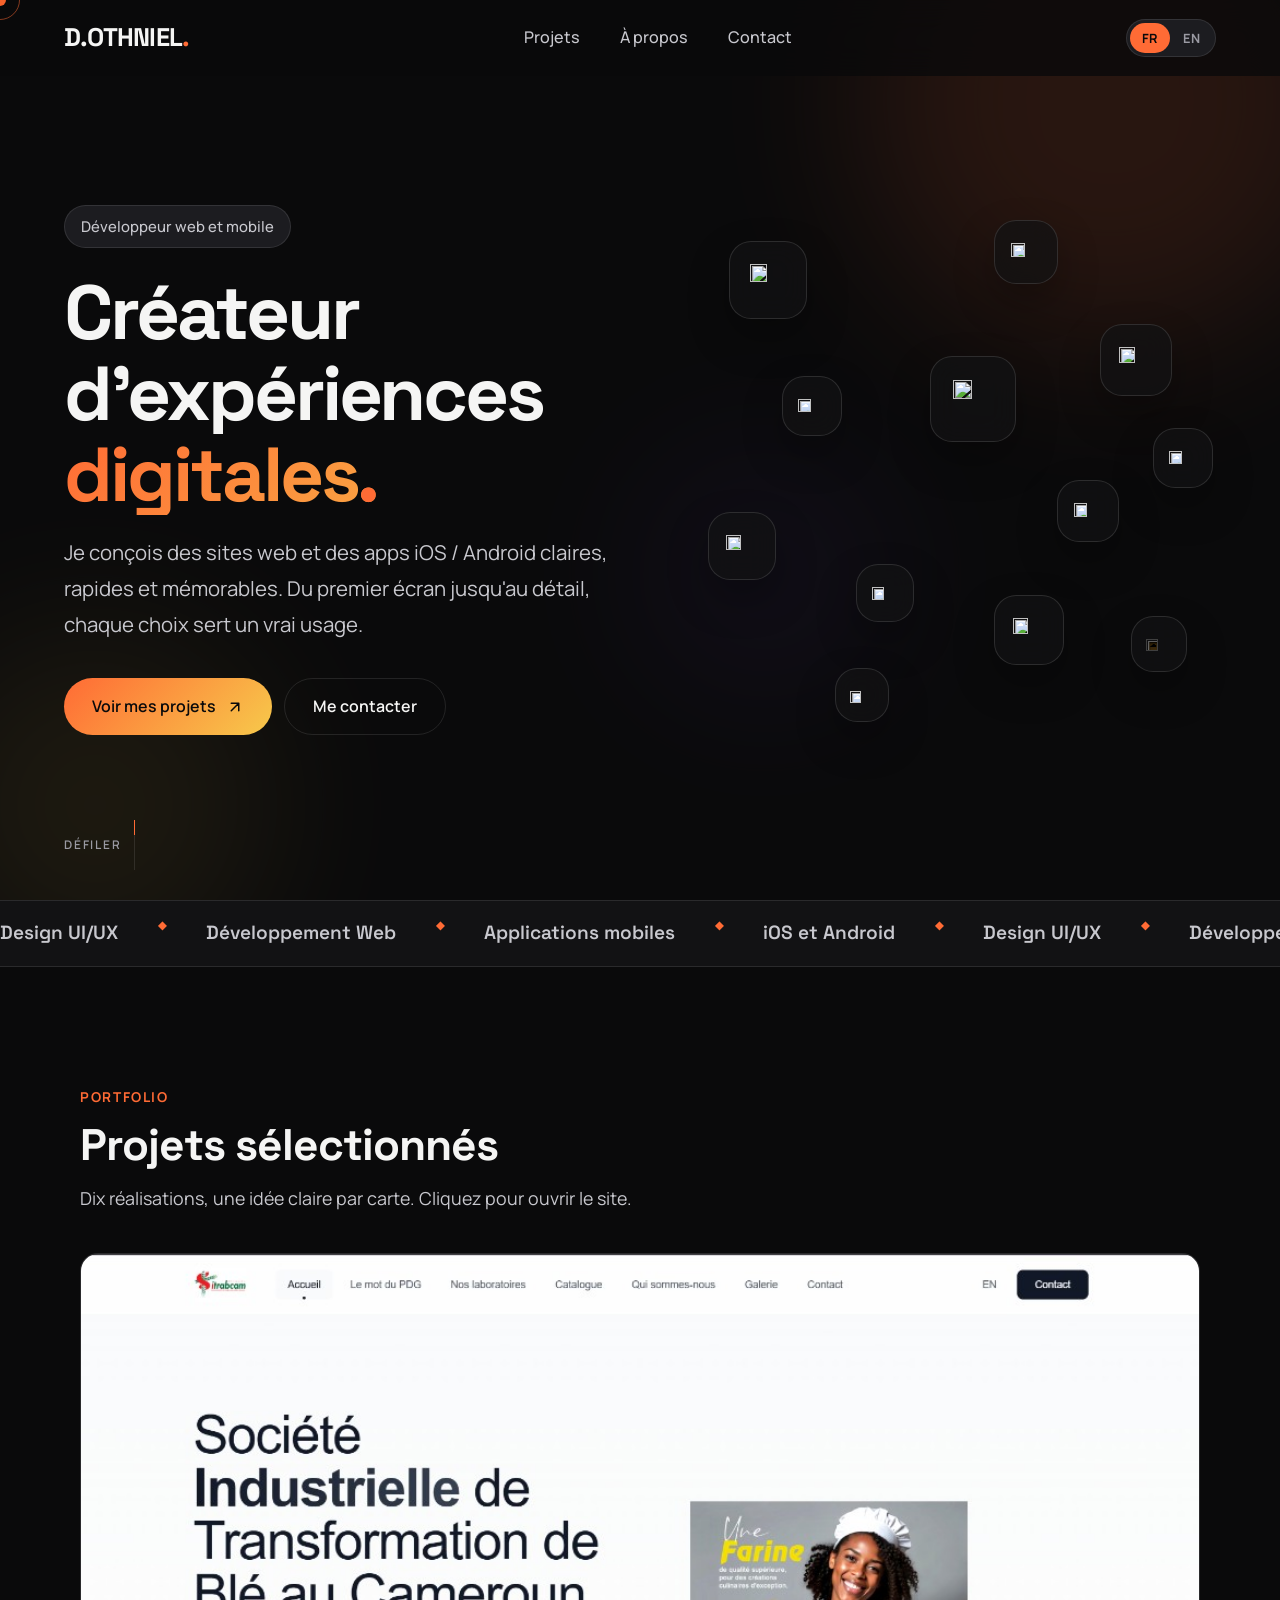
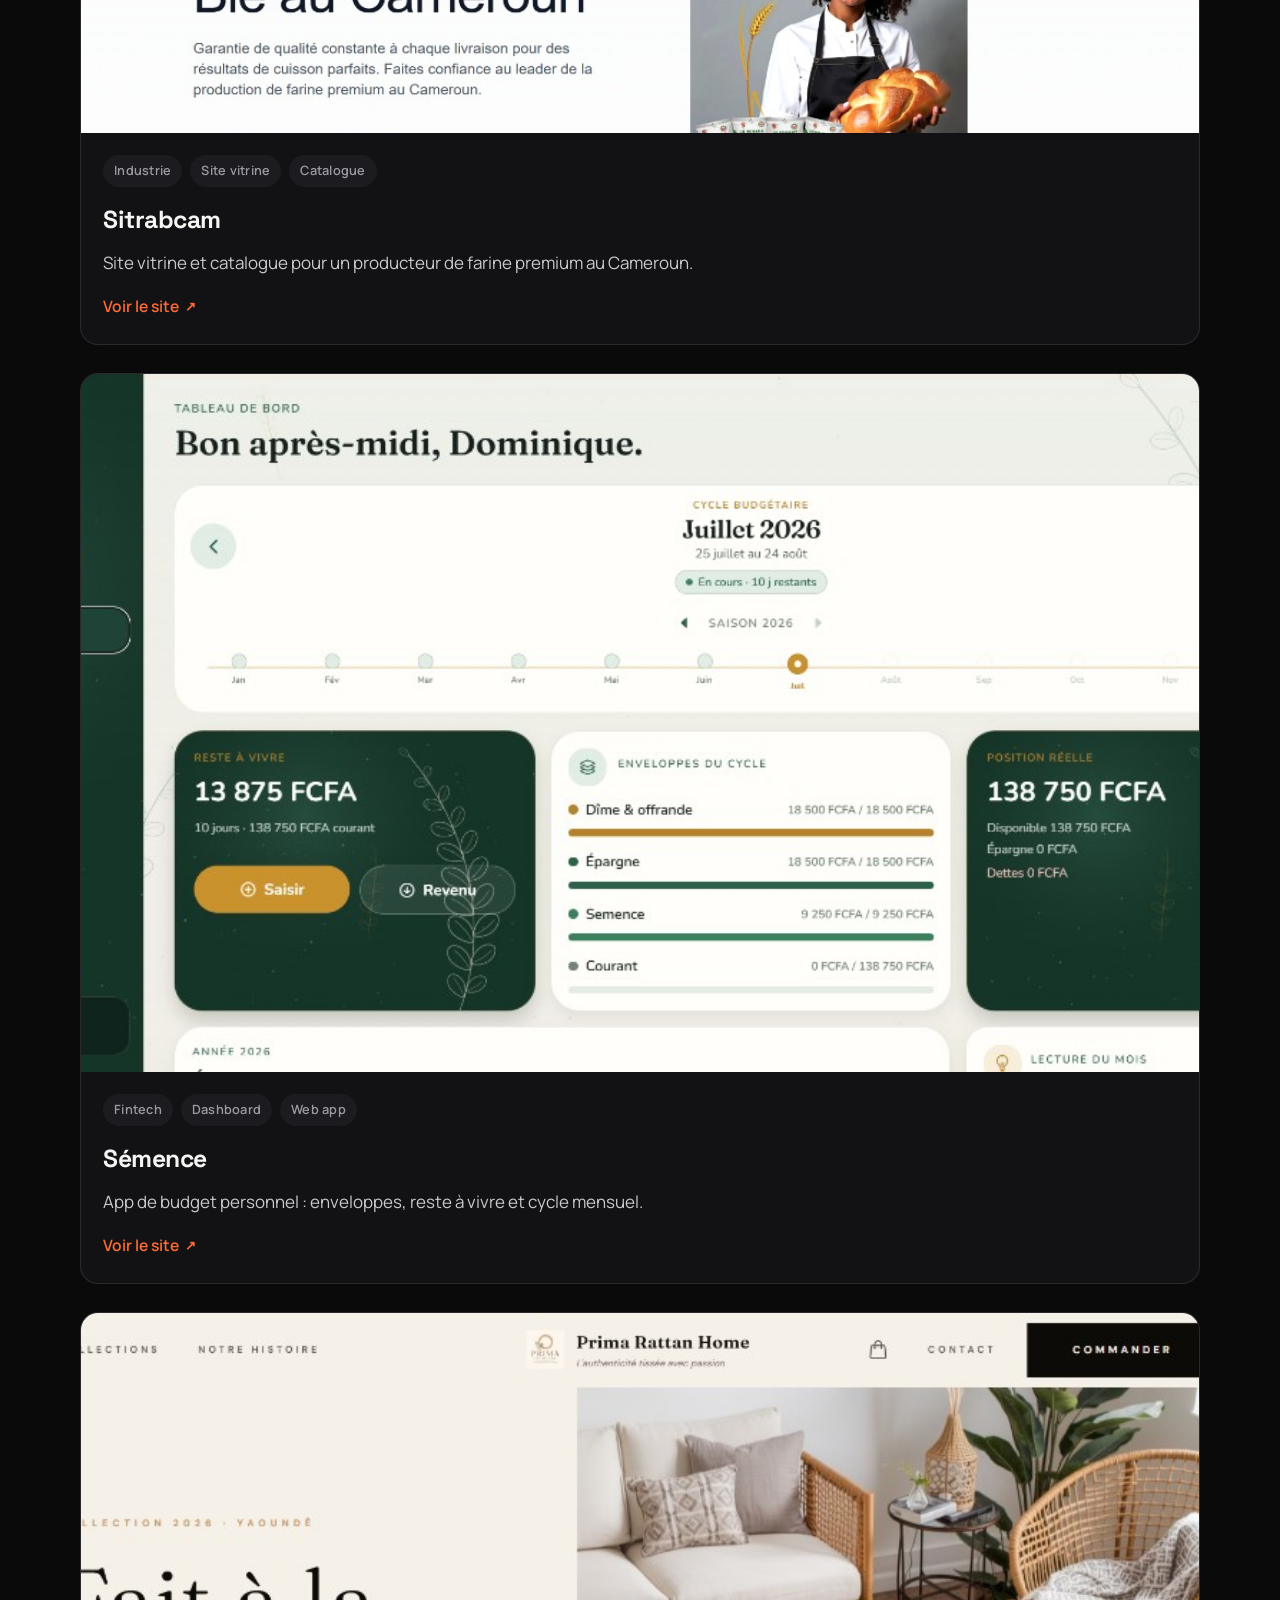
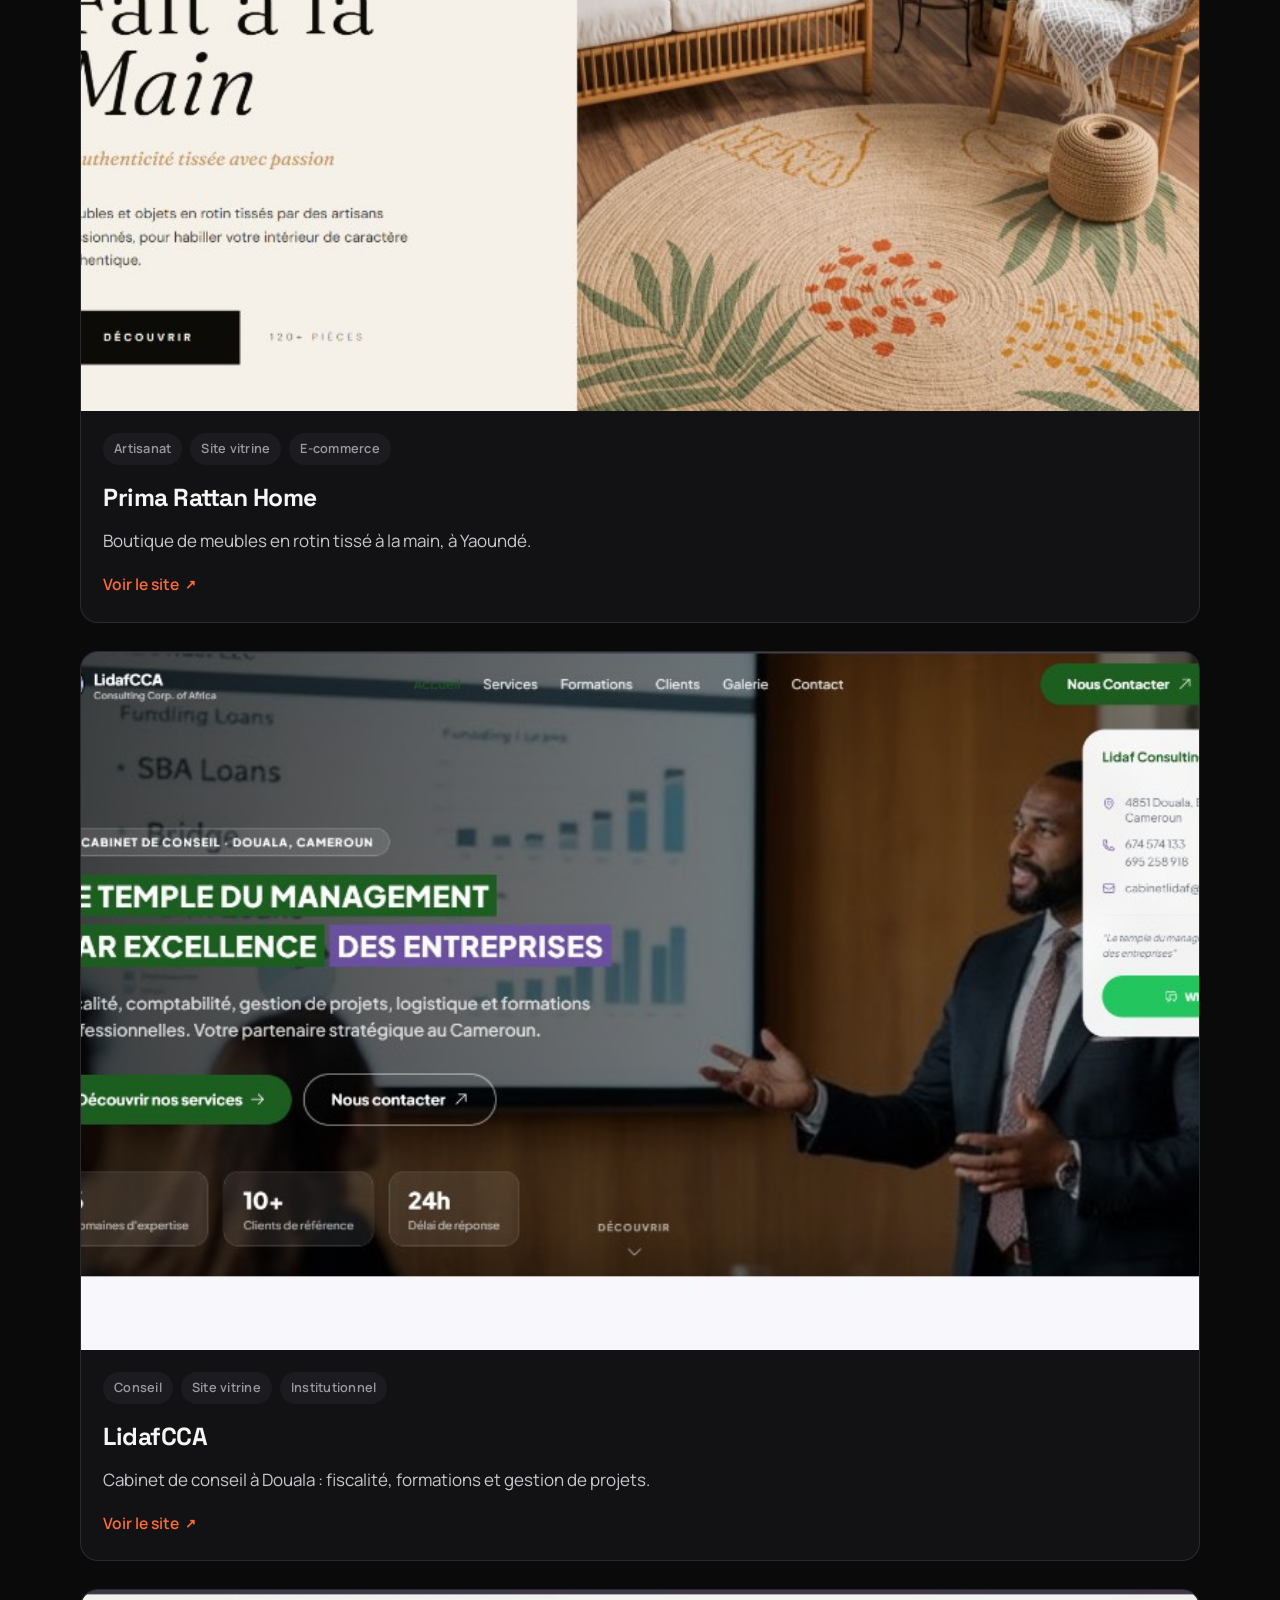
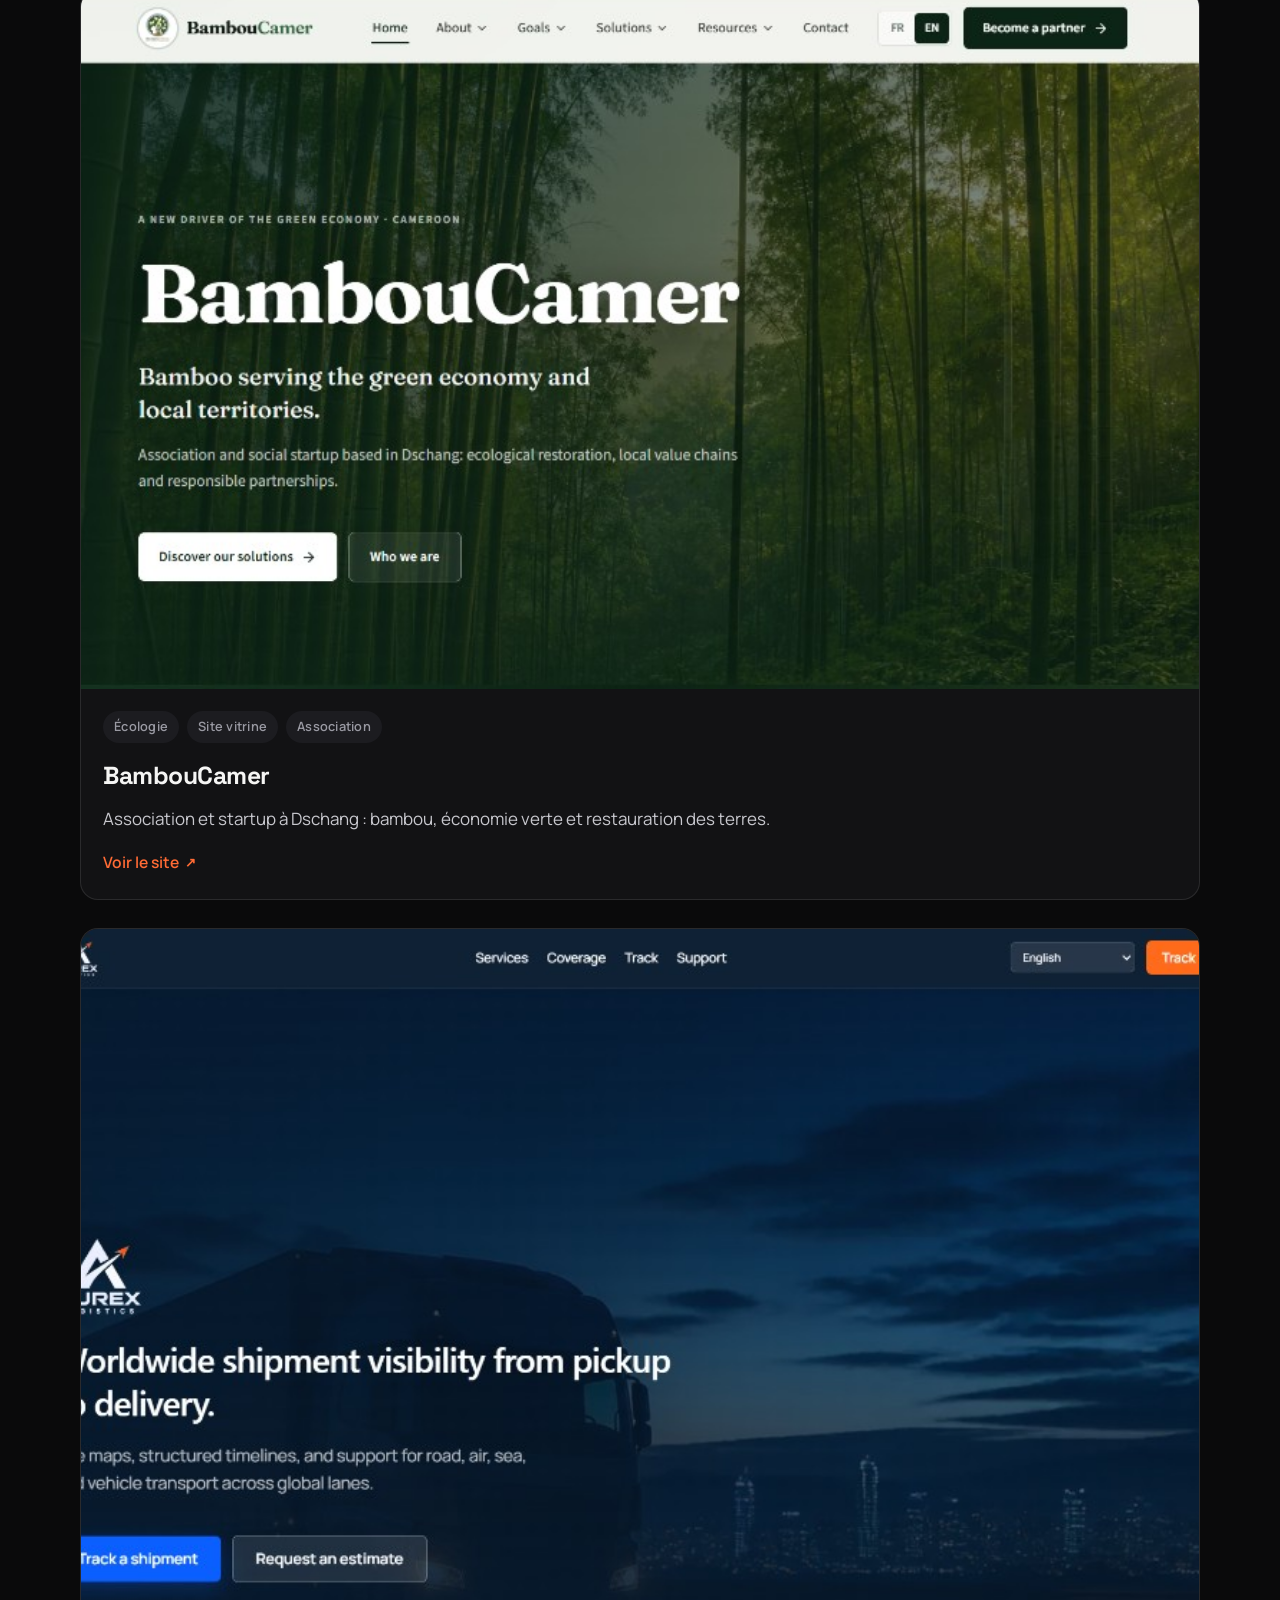
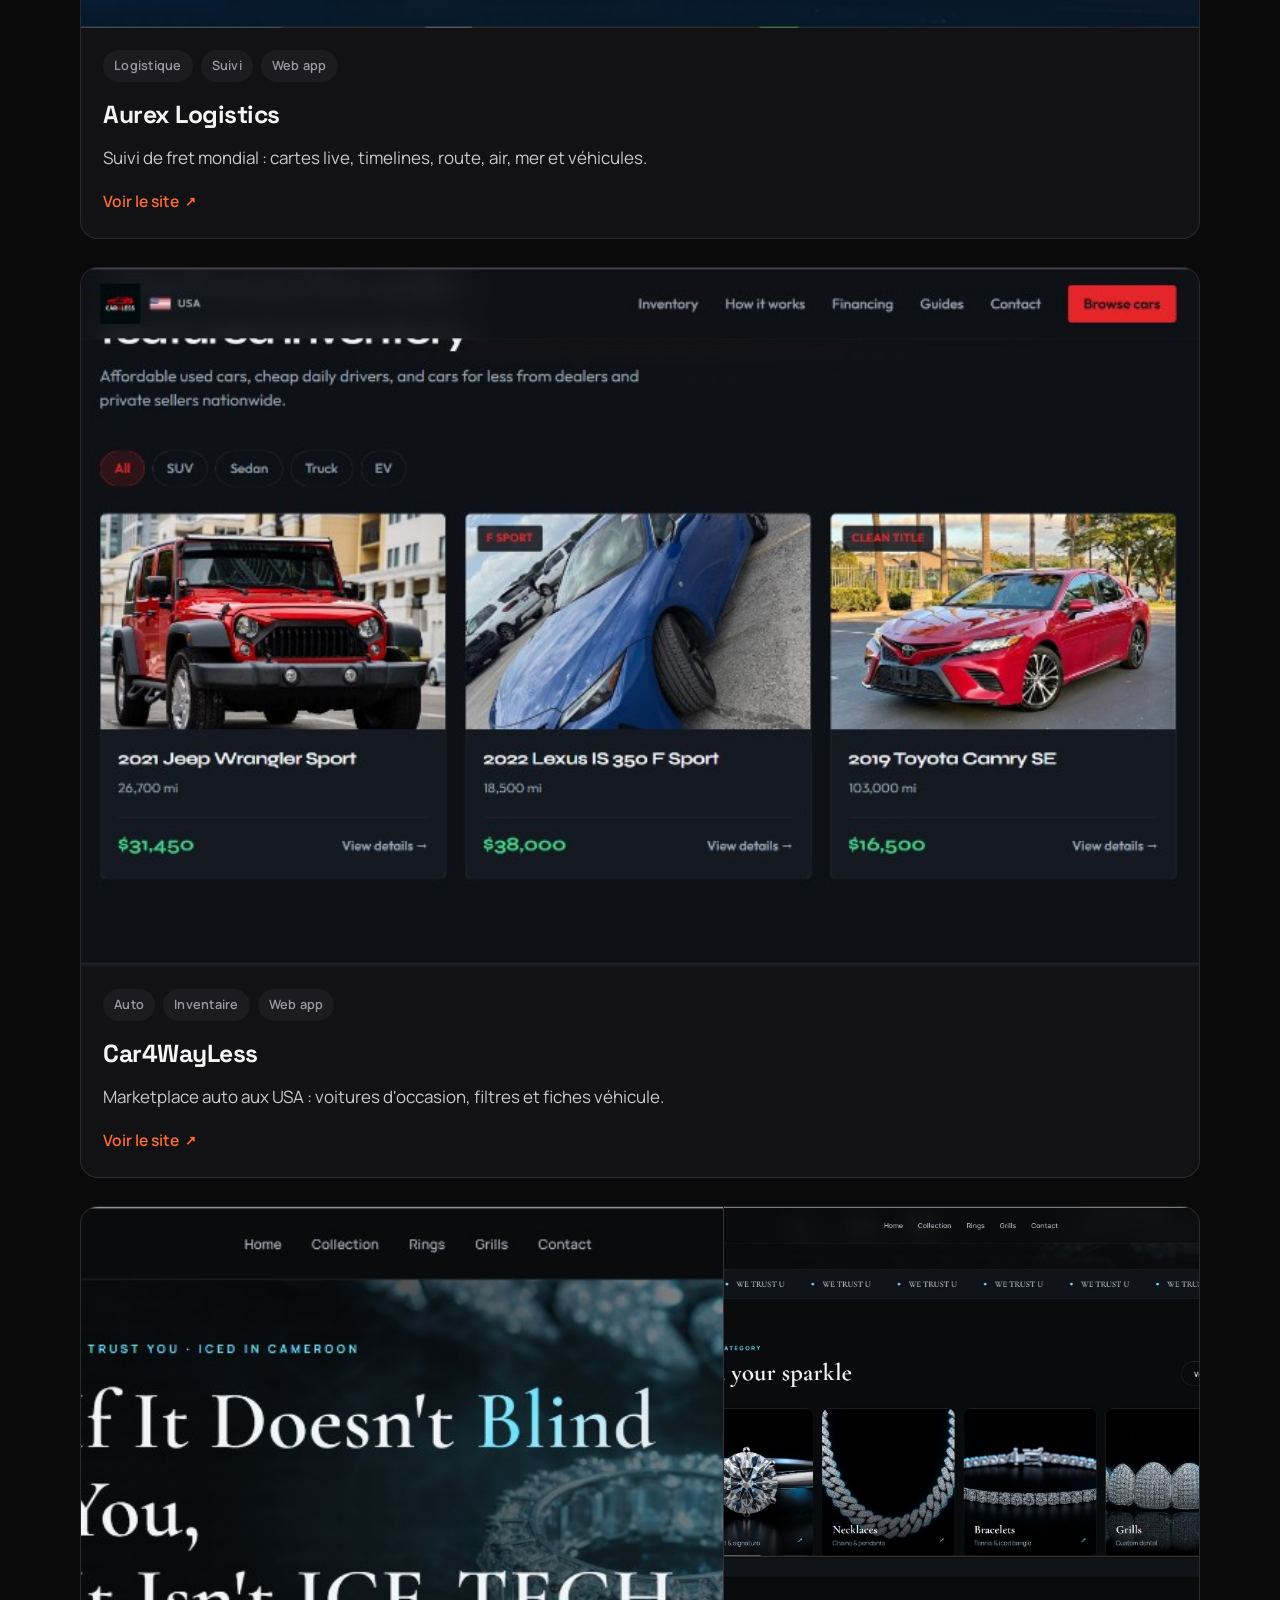
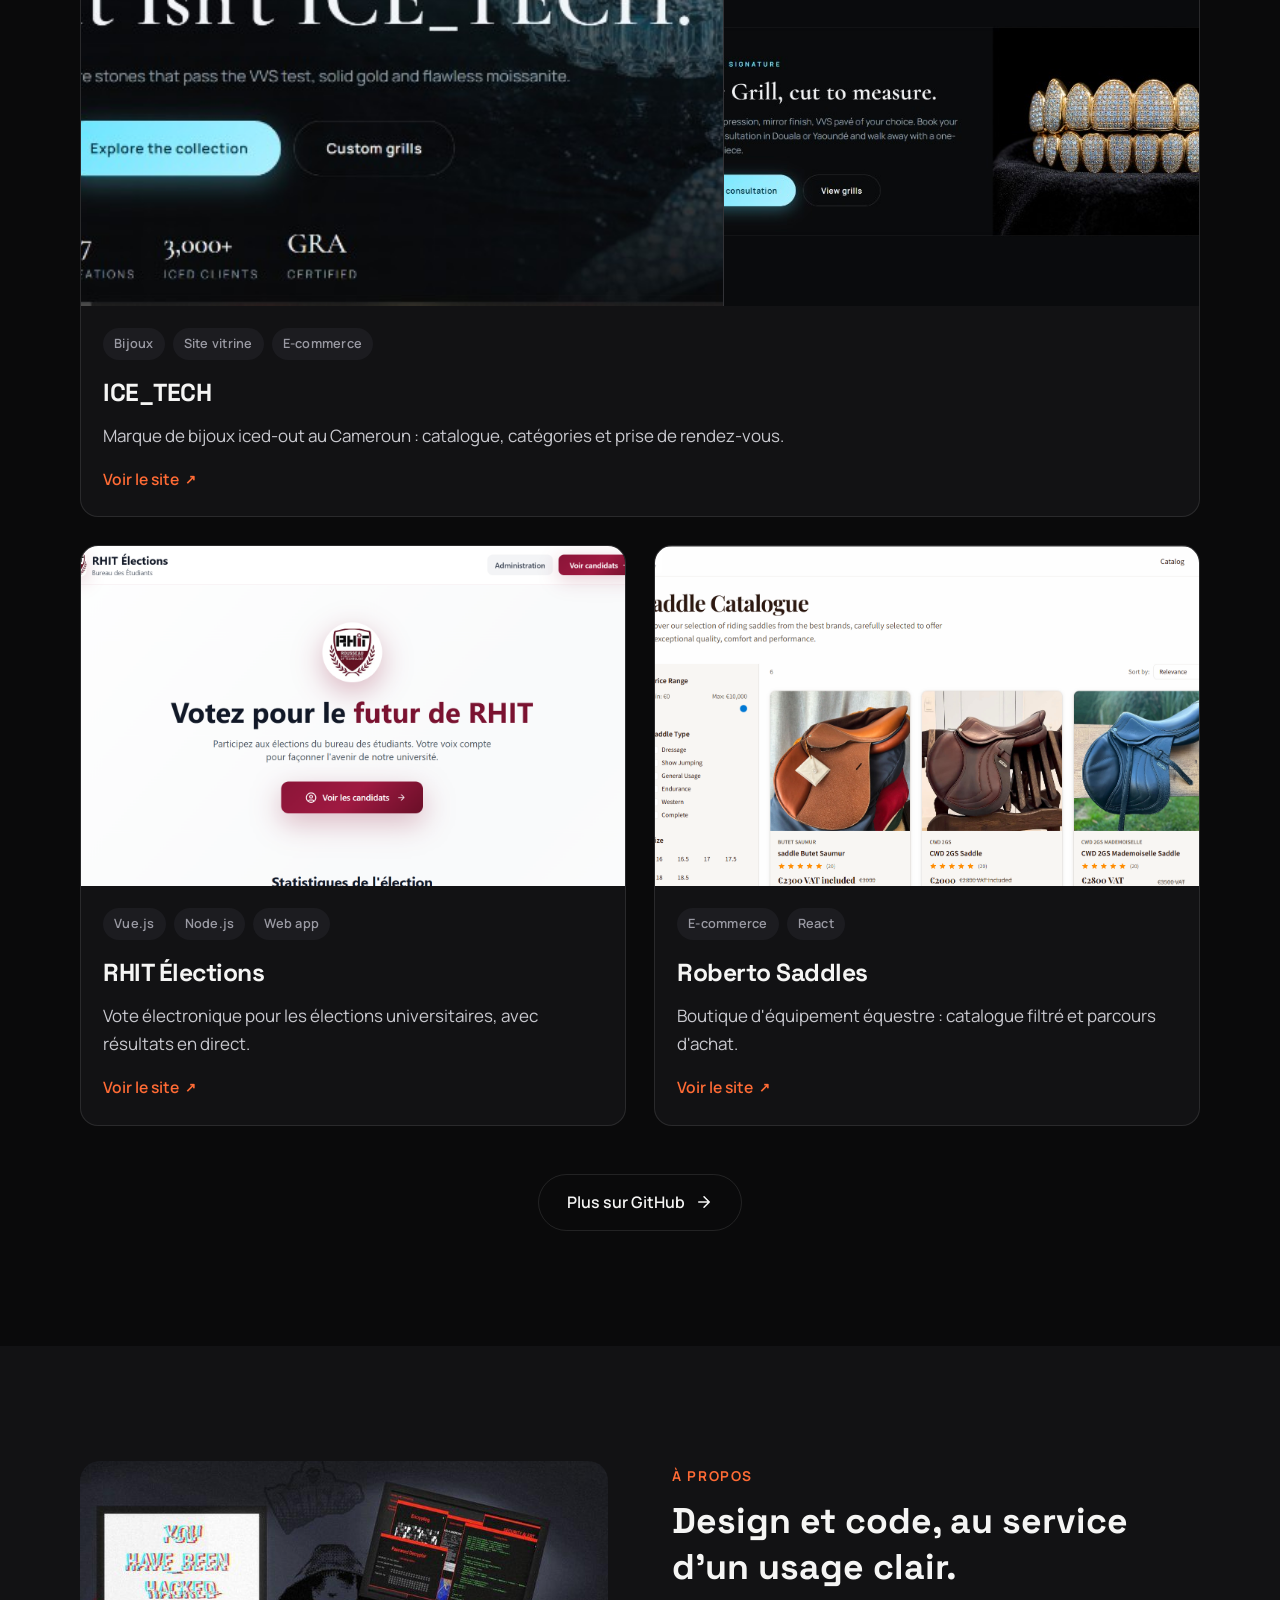
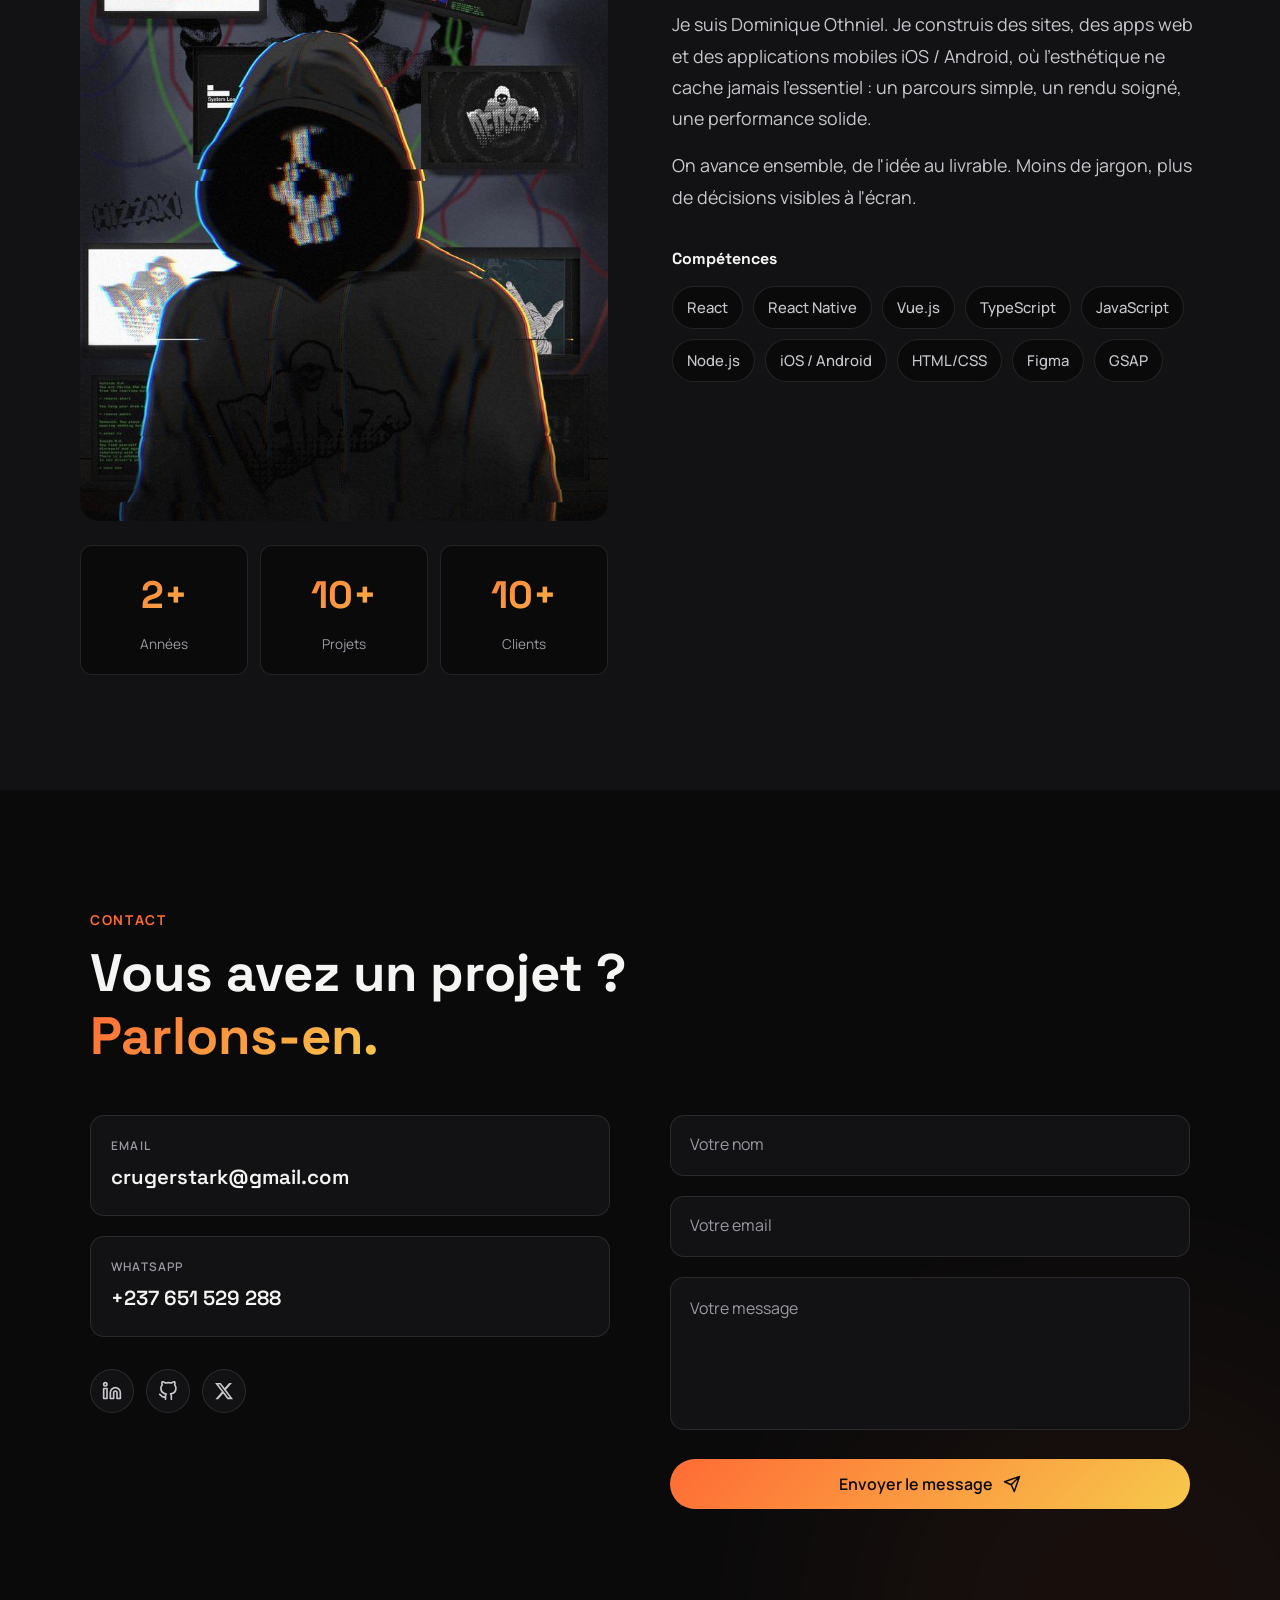
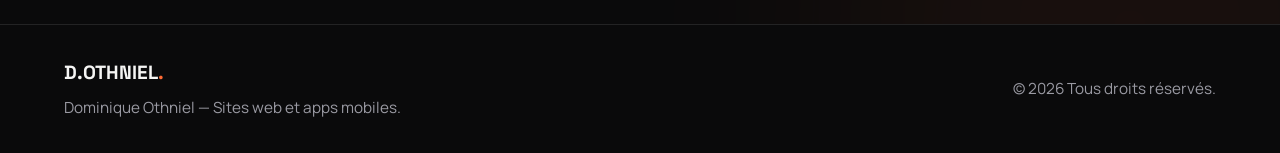
==== commit 9f6fc88a: "Ajouter Semence et Prima Rattan Home au portfolio. Deux nouvelles realisations, avec textes FR et EN" ====
--- a/index.html
+++ b/index.html
@@ -153,7 +153,7 @@
             <div class="section-header">
                 <span class="section-tag">Portfolio</span>
                 <h2 class="section-title" data-i18n="work.title">Projets sélectionnés</h2>
-                <p class="section-intro" data-i18n="work.intro">Huit réalisations, une idée claire par carte. Cliquez pour ouvrir le site.</p>
+                <p class="section-intro" data-i18n="work.intro">Dix réalisations, une idée claire par carte. Cliquez pour ouvrir le site.</p>
             </div>
             
             <div class="projects-grid">
@@ -170,6 +170,42 @@
                             </div>
                             <h3 class="project-title">Sitrabcam</h3>
                             <p class="project-description" data-i18n="sitrabcam.desc">Site vitrine et catalogue pour un producteur de farine premium au Cameroun.</p>
+                            <span class="project-cta" data-i18n="work.view">Voir le site</span>
+                        </div>
+                    </a>
+                </article>
+
+                <article class="project-card project-card-wide">
+                    <a href="https://s3mence.netlify.app/" target="_blank" rel="noopener noreferrer" class="project-hit">
+                        <div class="project-image">
+                            <img src="semence.png" alt="Sémence, tableau de bord de budget personnel" data-i18n-alt="semence.alt">
+                        </div>
+                        <div class="project-info">
+                            <div class="project-tags">
+                                <span data-i18n="tag.fintech">Fintech</span>
+                                <span data-i18n="tag.dashboard">Dashboard</span>
+                                <span>Web app</span>
+                            </div>
+                            <h3 class="project-title">Sémence</h3>
+                            <p class="project-description" data-i18n="semence.desc">App de budget personnel : enveloppes, reste à vivre et cycle mensuel.</p>
+                            <span class="project-cta" data-i18n="work.view">Voir le site</span>
+                        </div>
+                    </a>
+                </article>
+
+                <article class="project-card project-card-wide">
+                    <a href="https://primarattan.netlify.app/" target="_blank" rel="noopener noreferrer" class="project-hit">
+                        <div class="project-image">
+                            <img src="prima-rattan.png" alt="Prima Rattan Home, mobilier en rotin artisanal" data-i18n-alt="prima.alt">
+                        </div>
+                        <div class="project-info">
+                            <div class="project-tags">
+                                <span data-i18n="tag.craft">Artisanat</span>
+                                <span data-i18n="tag.landing">Site vitrine</span>
+                                <span>E-commerce</span>
+                            </div>
+                            <h3 class="project-title">Prima Rattan Home</h3>
+                            <p class="project-description" data-i18n="prima.desc">Boutique de meubles en rotin tissé à la main, à Yaoundé.</p>
                             <span class="project-cta" data-i18n="work.view">Voir le site</span>
                         </div>
                     </a>
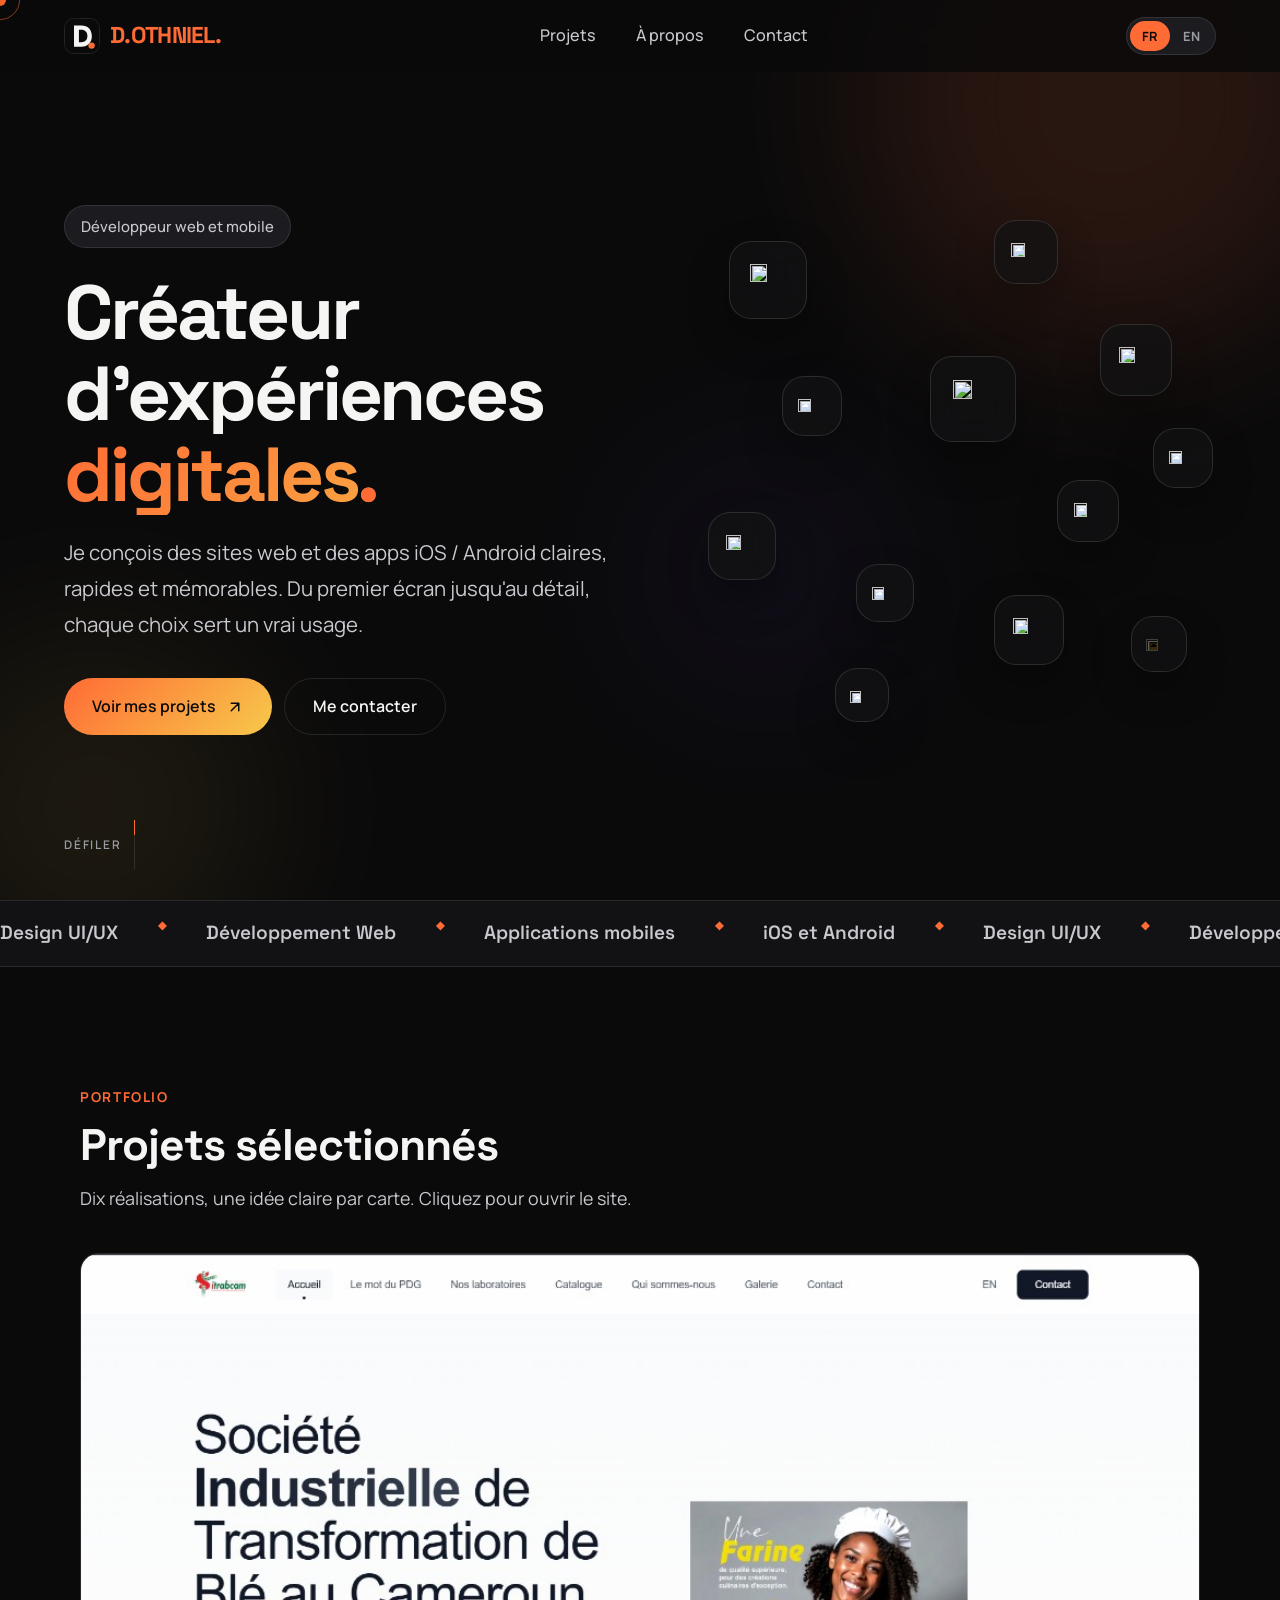
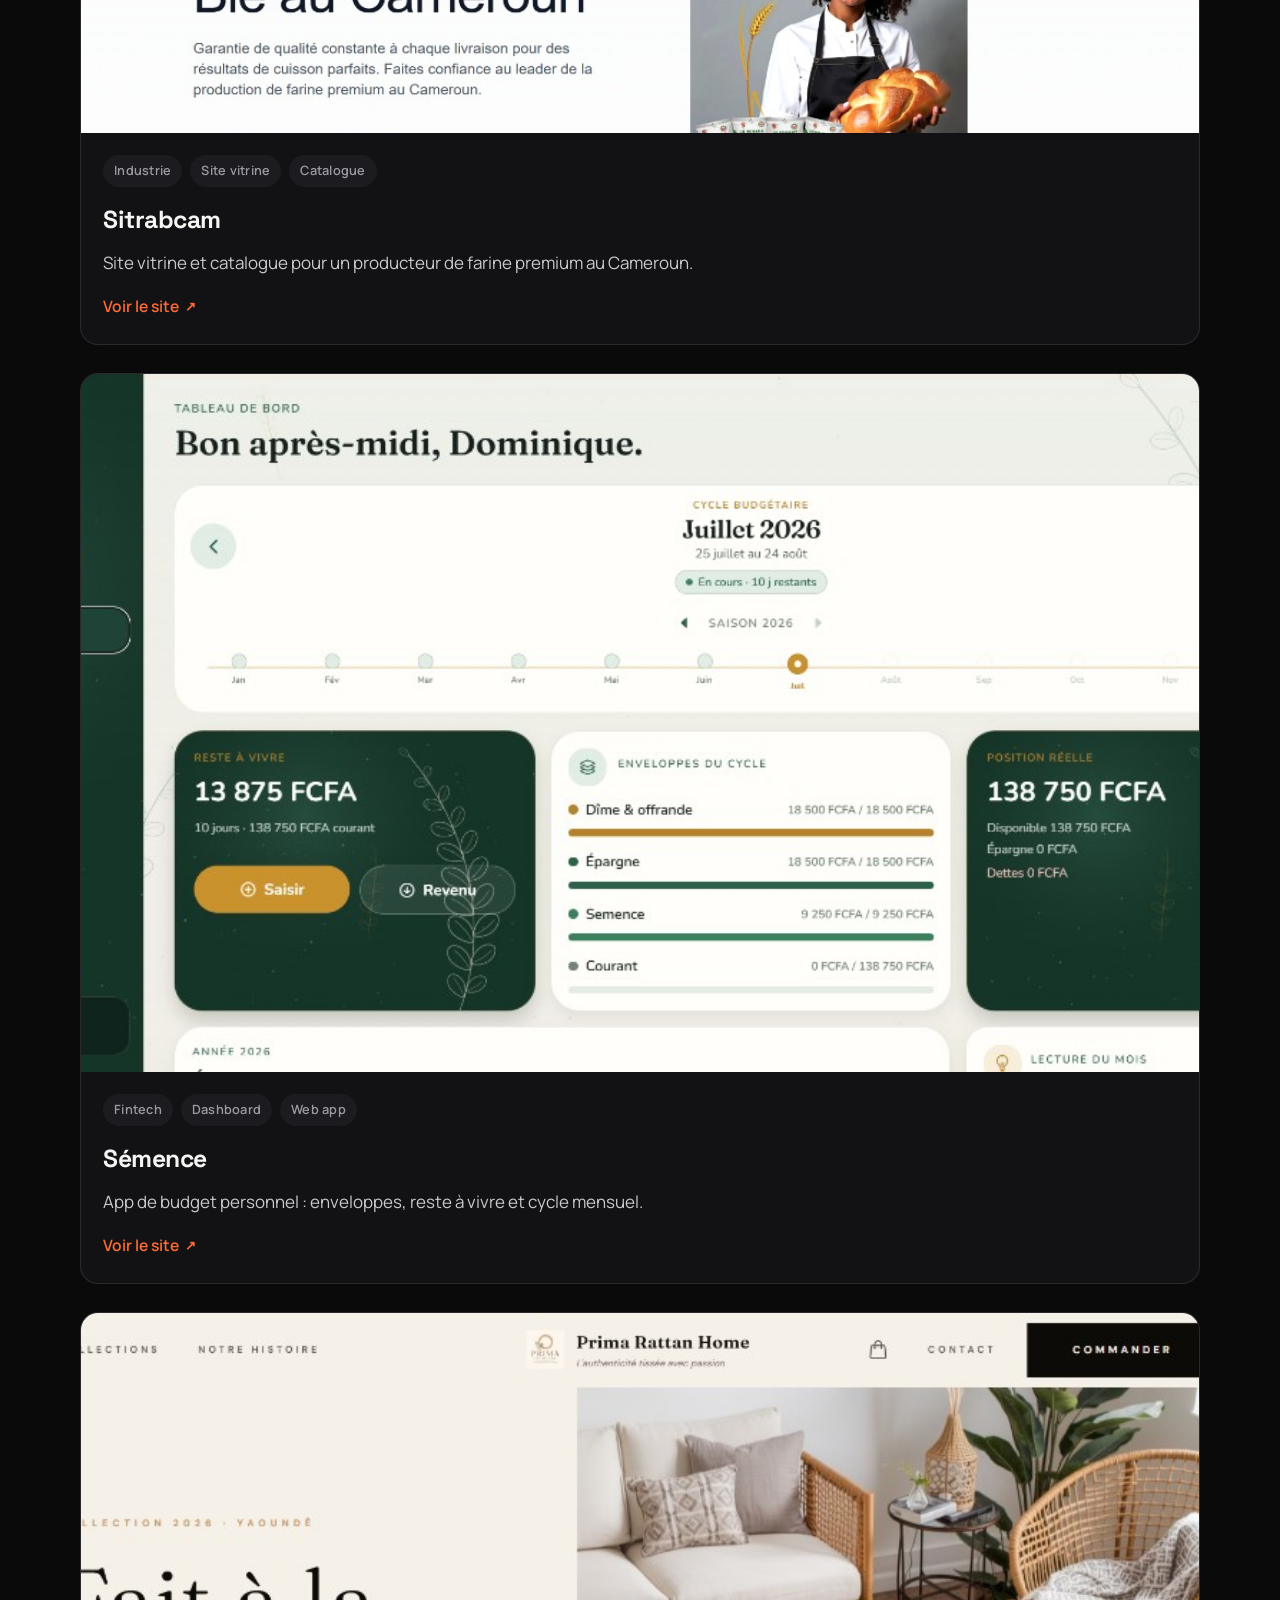
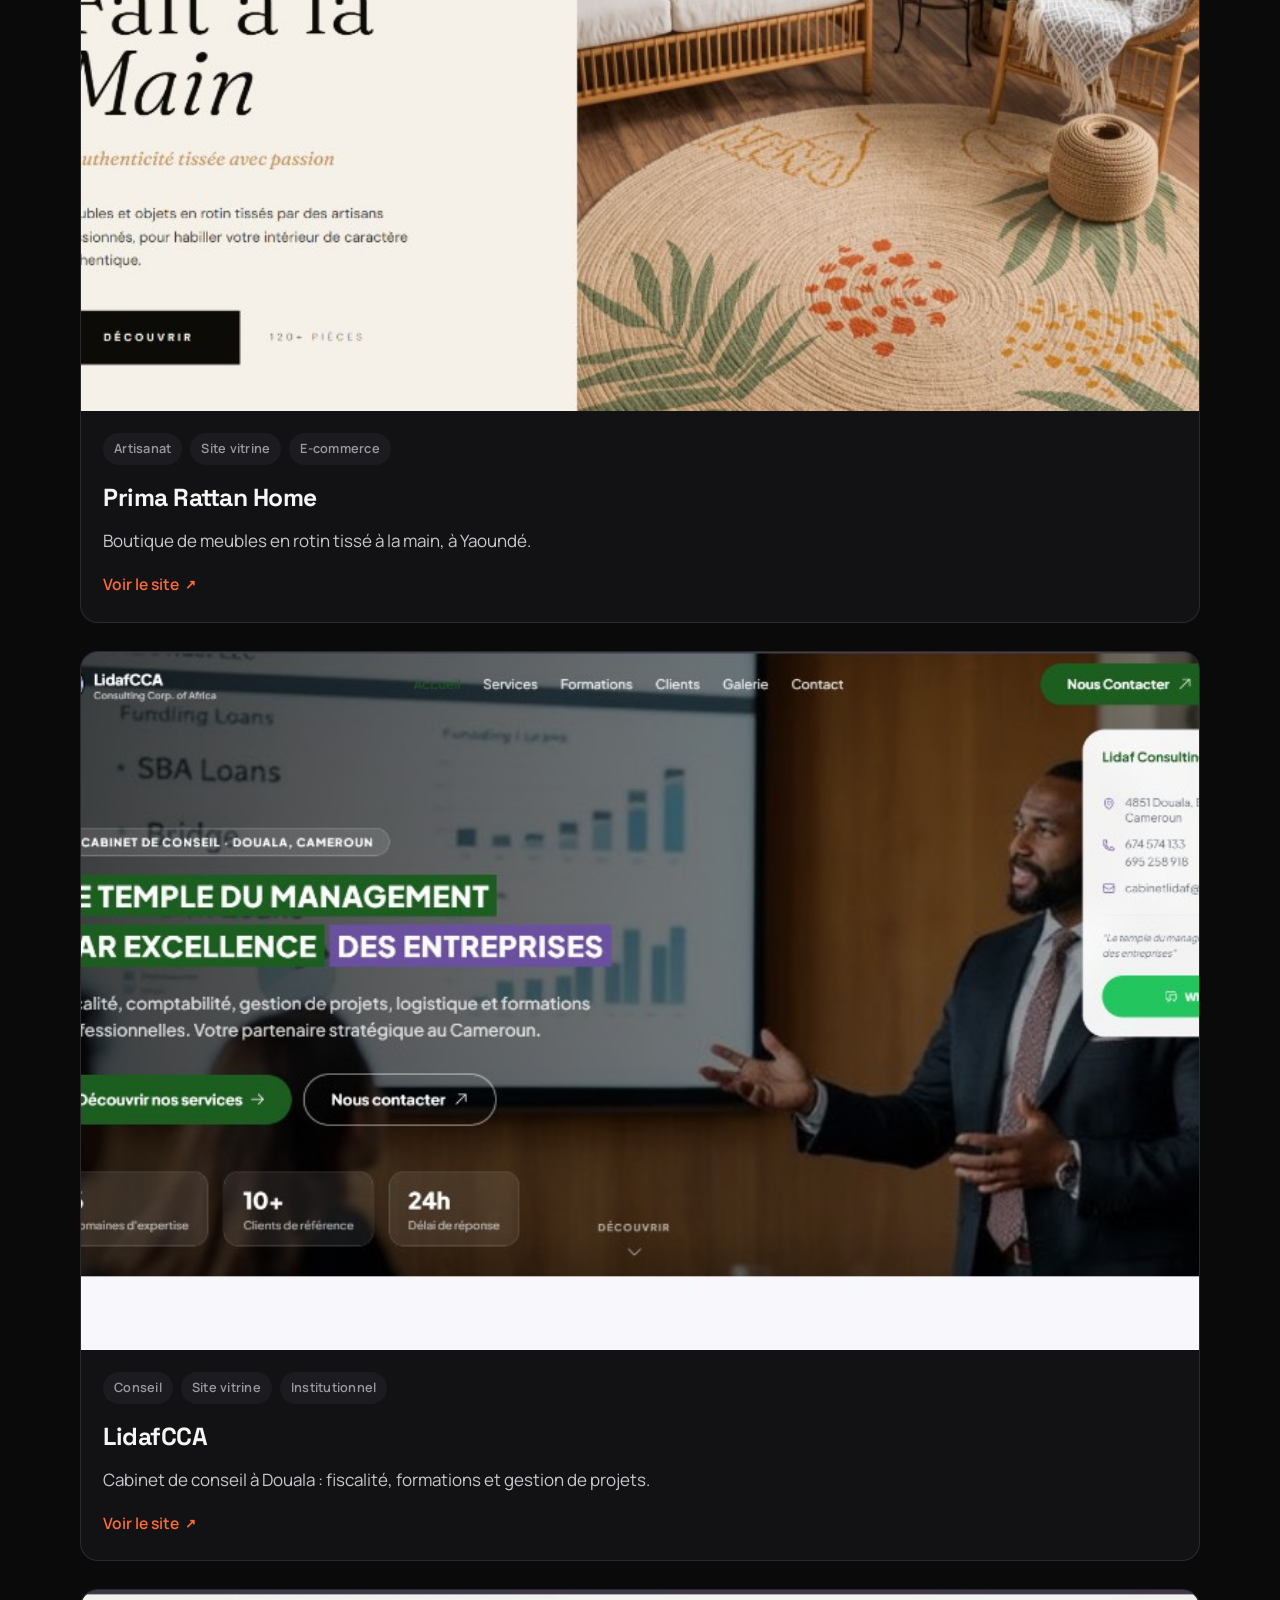
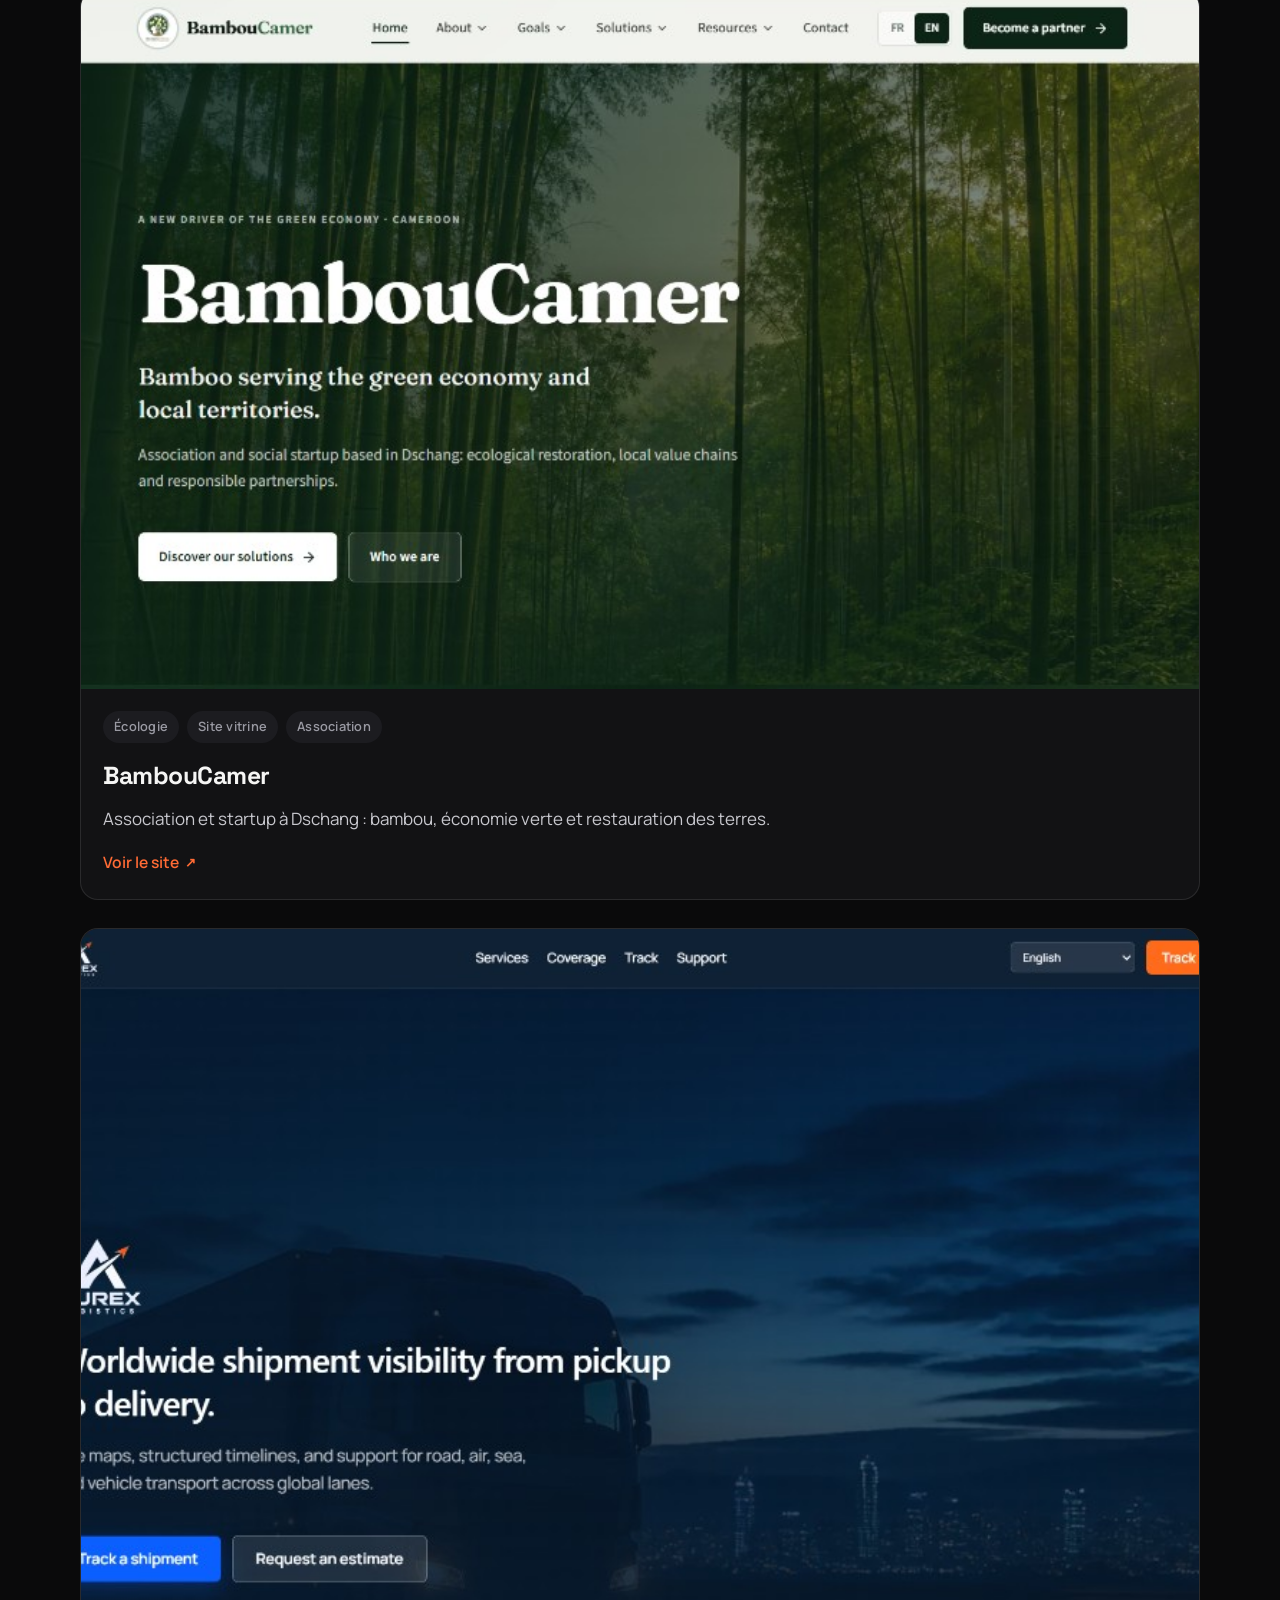
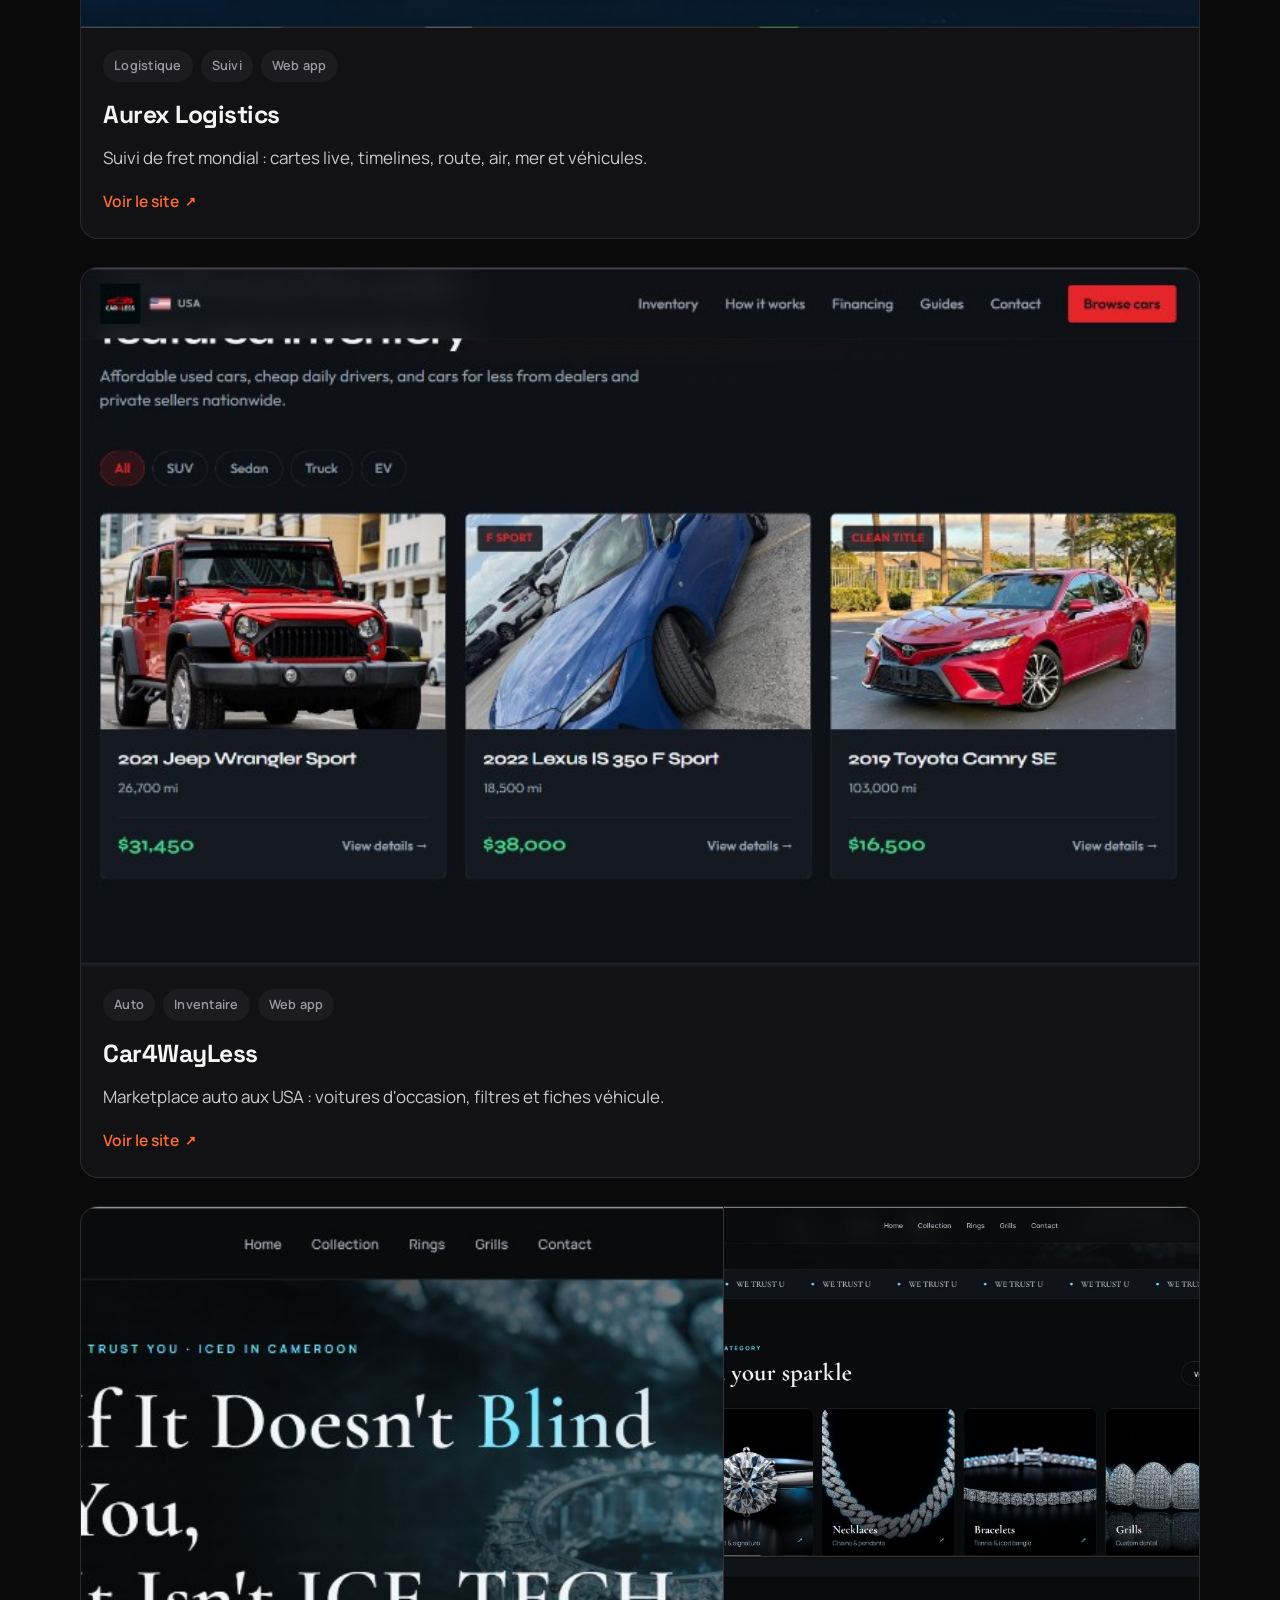
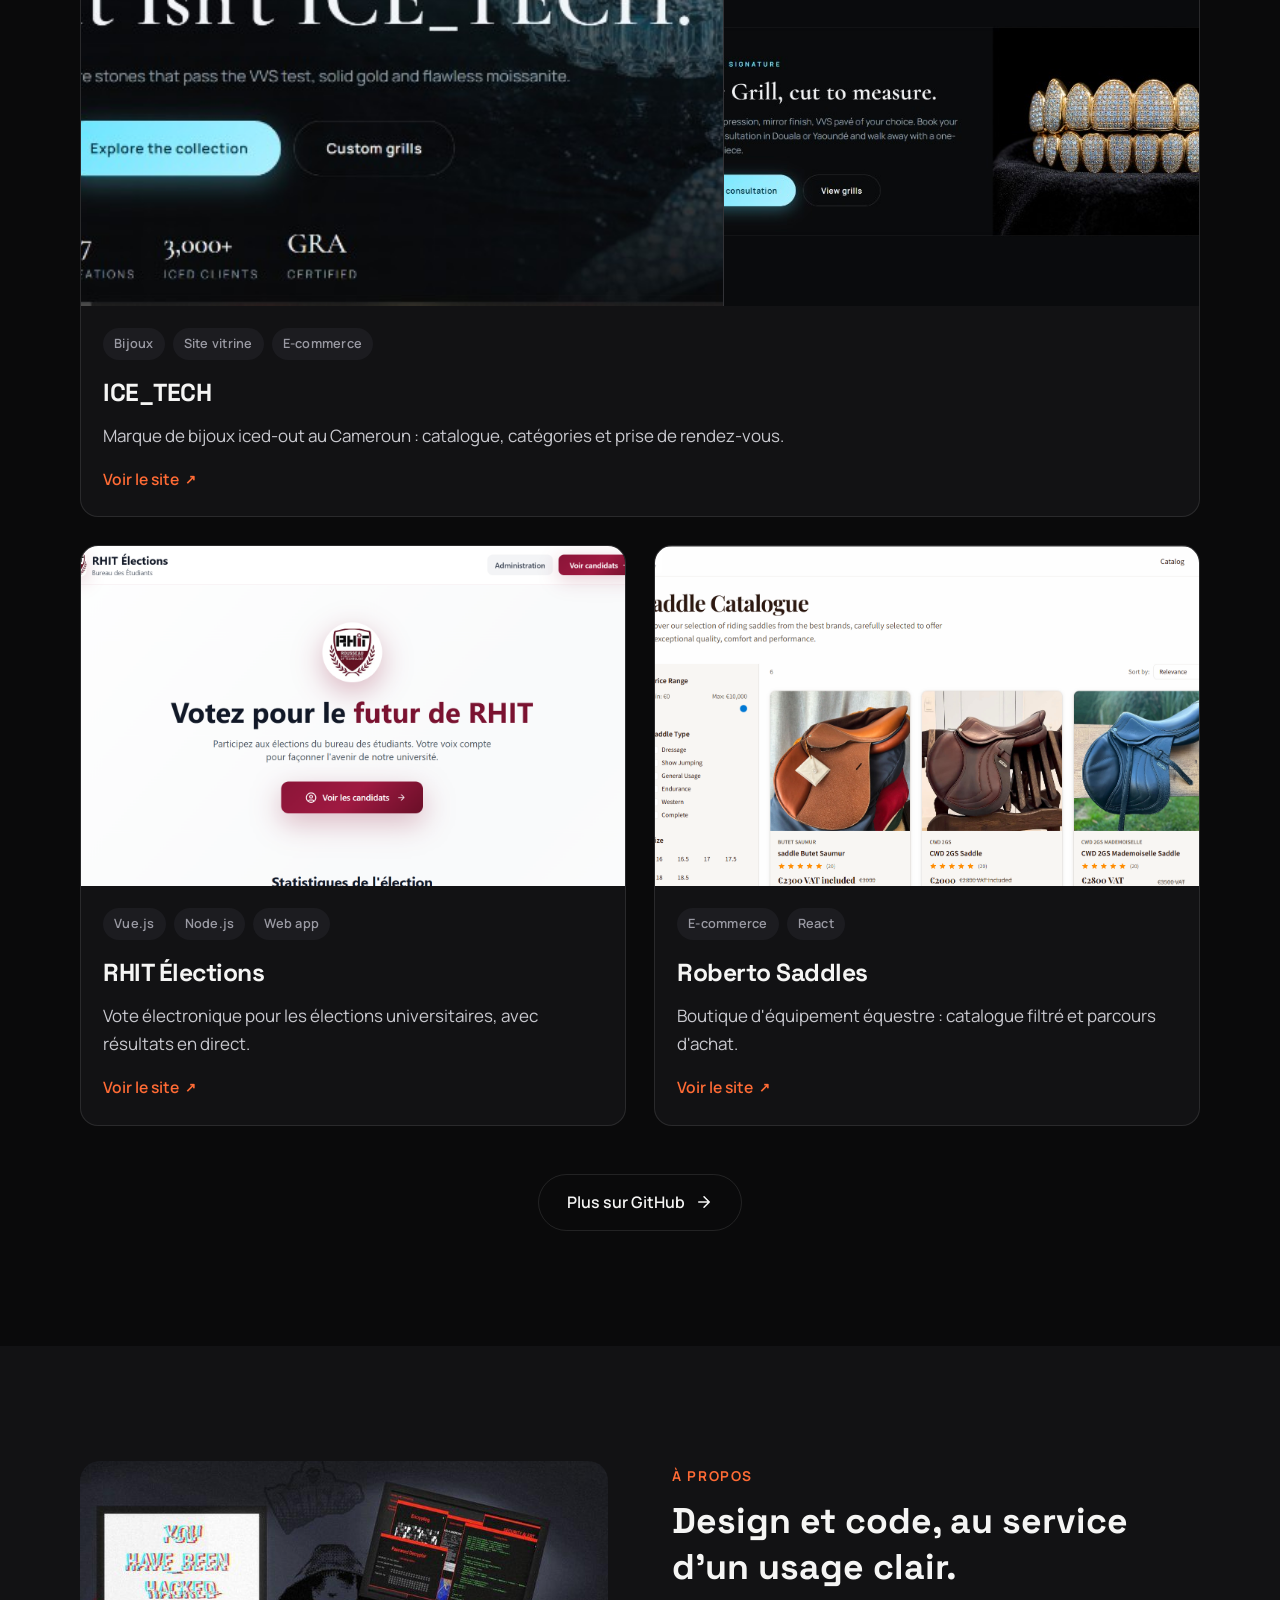
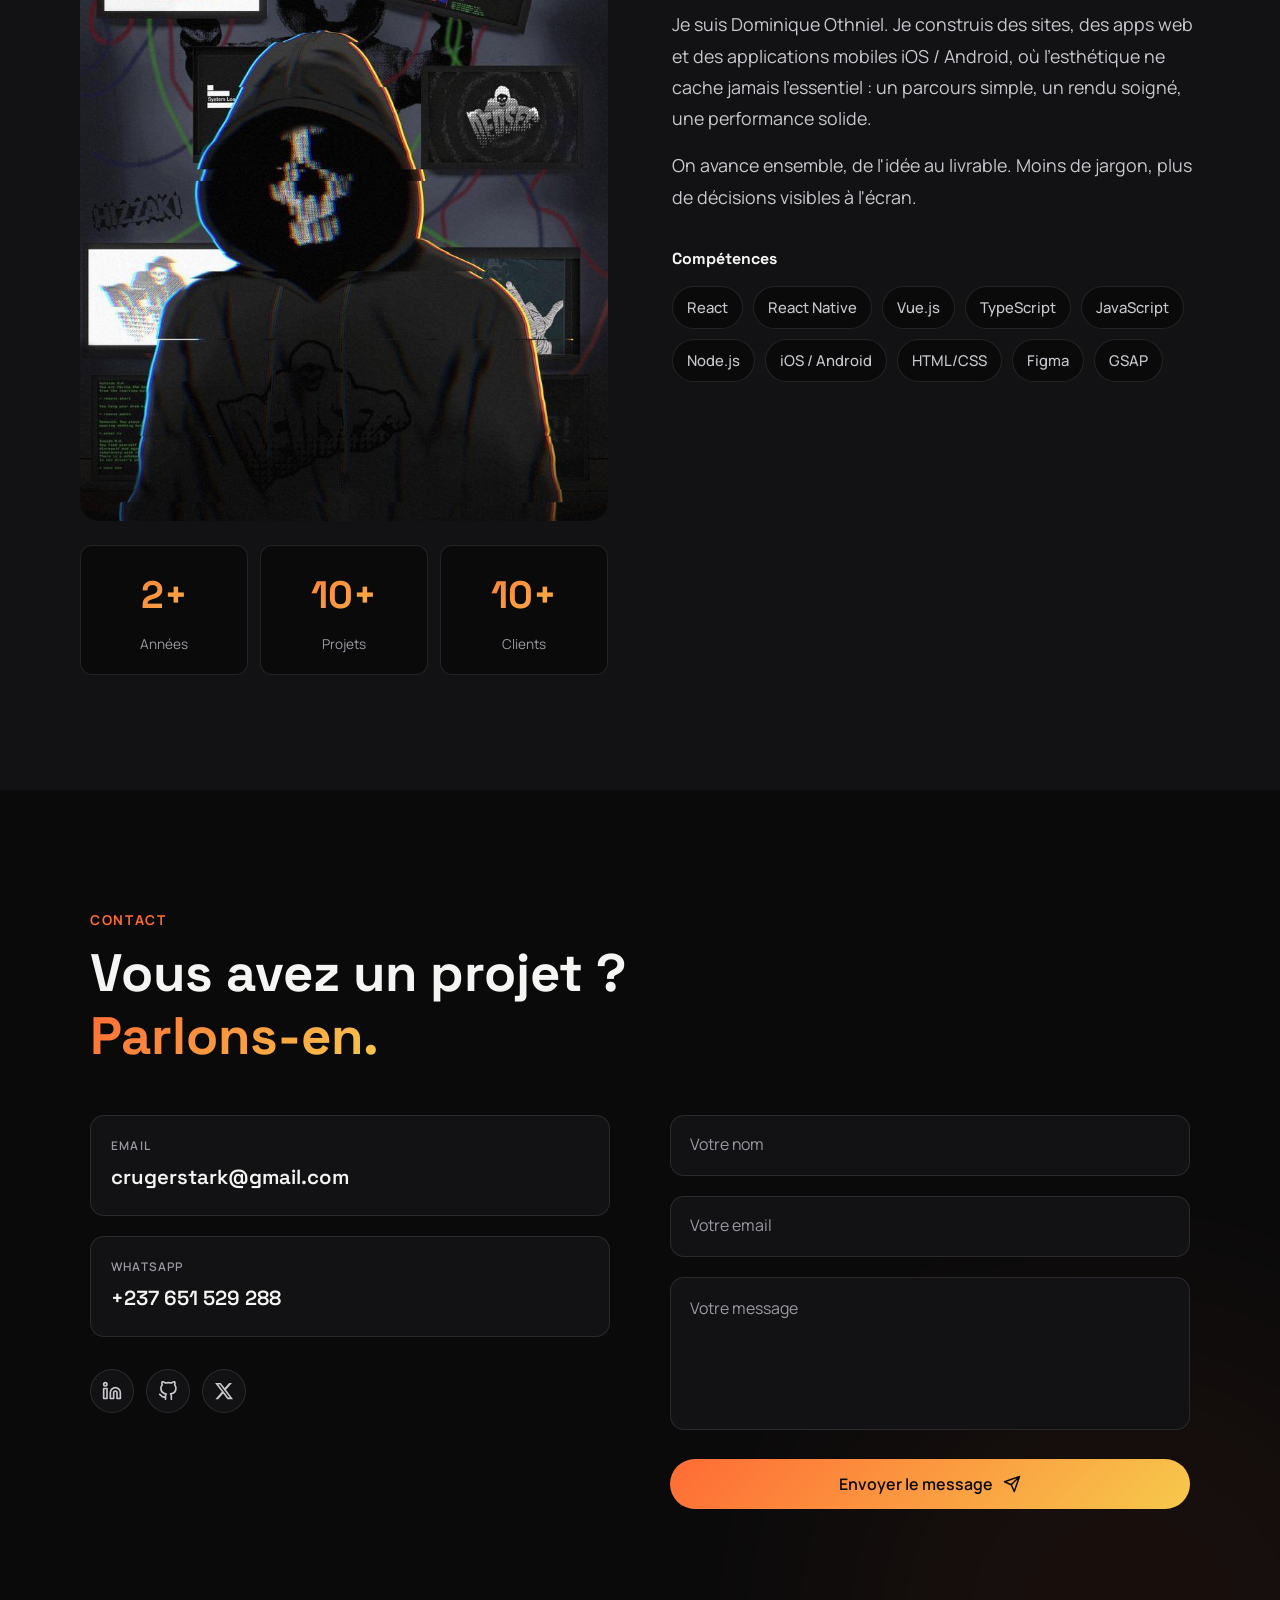
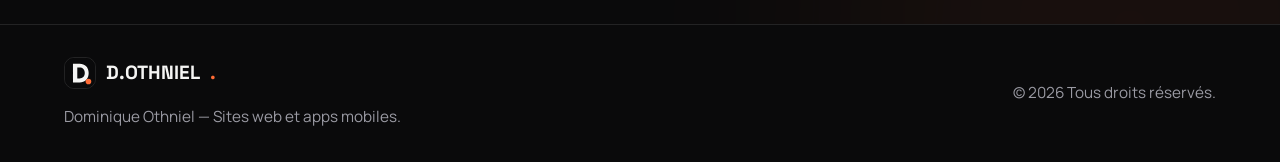
==== commit 7f0a155a: "Ajouter un logo D.Othniel et l'icone d'onglet. Le marqueur apparait dans la nav, le footer et le nav" ====
--- a/index.html
+++ b/index.html
@@ -8,6 +8,9 @@
     <link rel="preconnect" href="https://fonts.gstatic.com" crossorigin>
     <link href="https://fonts.googleapis.com/css2?family=Manrope:wght@400;500;600;700;800&family=Space+Grotesk:wght@500;600;700&display=swap" rel="stylesheet">
     <meta name="theme-color" content="#0a0a0b">
+    <link rel="icon" href="favicon.svg" type="image/svg+xml">
+    <link rel="icon" href="logo.png" type="image/png" sizes="32x32">
+    <link rel="apple-touch-icon" href="apple-touch-icon.png">
     <link rel="stylesheet" href="style.css">
 </head>
 <body>
@@ -23,7 +26,10 @@
     <!-- Navigation -->
     <nav class="nav">
         <div class="nav-logo">
-            <a href="#">D.OTHNIEL<span>.</span></a>
+            <a href="#">
+                <img src="favicon.svg" alt="D.Othniel" class="nav-mark">
+                <span class="nav-wordmark">D.OTHNIEL<span>.</span></span>
+            </a>
         </div>
         <div class="nav-menu">
             <a href="#work" class="nav-link" data-i18n="nav.work">Projets</a>
@@ -480,7 +486,10 @@
     <footer class="footer">
         <div class="footer-container">
             <div class="footer-left">
-                <span class="footer-logo">D.OTHNIEL<span>.</span></span>
+                <span class="footer-logo">
+                    <img src="favicon.svg" alt="" class="nav-mark">
+                    D.OTHNIEL<span>.</span>
+                </span>
                 <p class="footer-text" data-i18n="footer.tagline">Dominique Othniel — Sites web et apps mobiles.</p>
             </div>
             <div class="footer-right">
--- a/style.css
+++ b/style.css
@@ -197,10 +197,21 @@
 }
 
 .nav-logo a {
+    display: flex;
+    align-items: center;
+    gap: 10px;
     font-family: var(--font-display);
-    font-size: clamp(1.25rem, 3vw, 1.5rem);
+    font-size: clamp(1.05rem, 2.4vw, 1.35rem);
     font-weight: 700;
     letter-spacing: -0.03em;
+}
+
+.nav-mark {
+    width: 36px;
+    height: 36px;
+    border-radius: 10px;
+    border: 1px solid var(--border-color);
+    flex-shrink: 0;
 }
 
 .nav-logo span {
@@ -1337,9 +1348,17 @@
 }
 
 .footer-logo {
+    display: inline-flex;
+    align-items: center;
+    gap: 10px;
     font-family: var(--font-display);
     font-size: 1.125rem;
     font-weight: 700;
+}
+
+.footer-logo .nav-mark {
+    width: 32px;
+    height: 32px;
 }
 
 .footer-logo span {
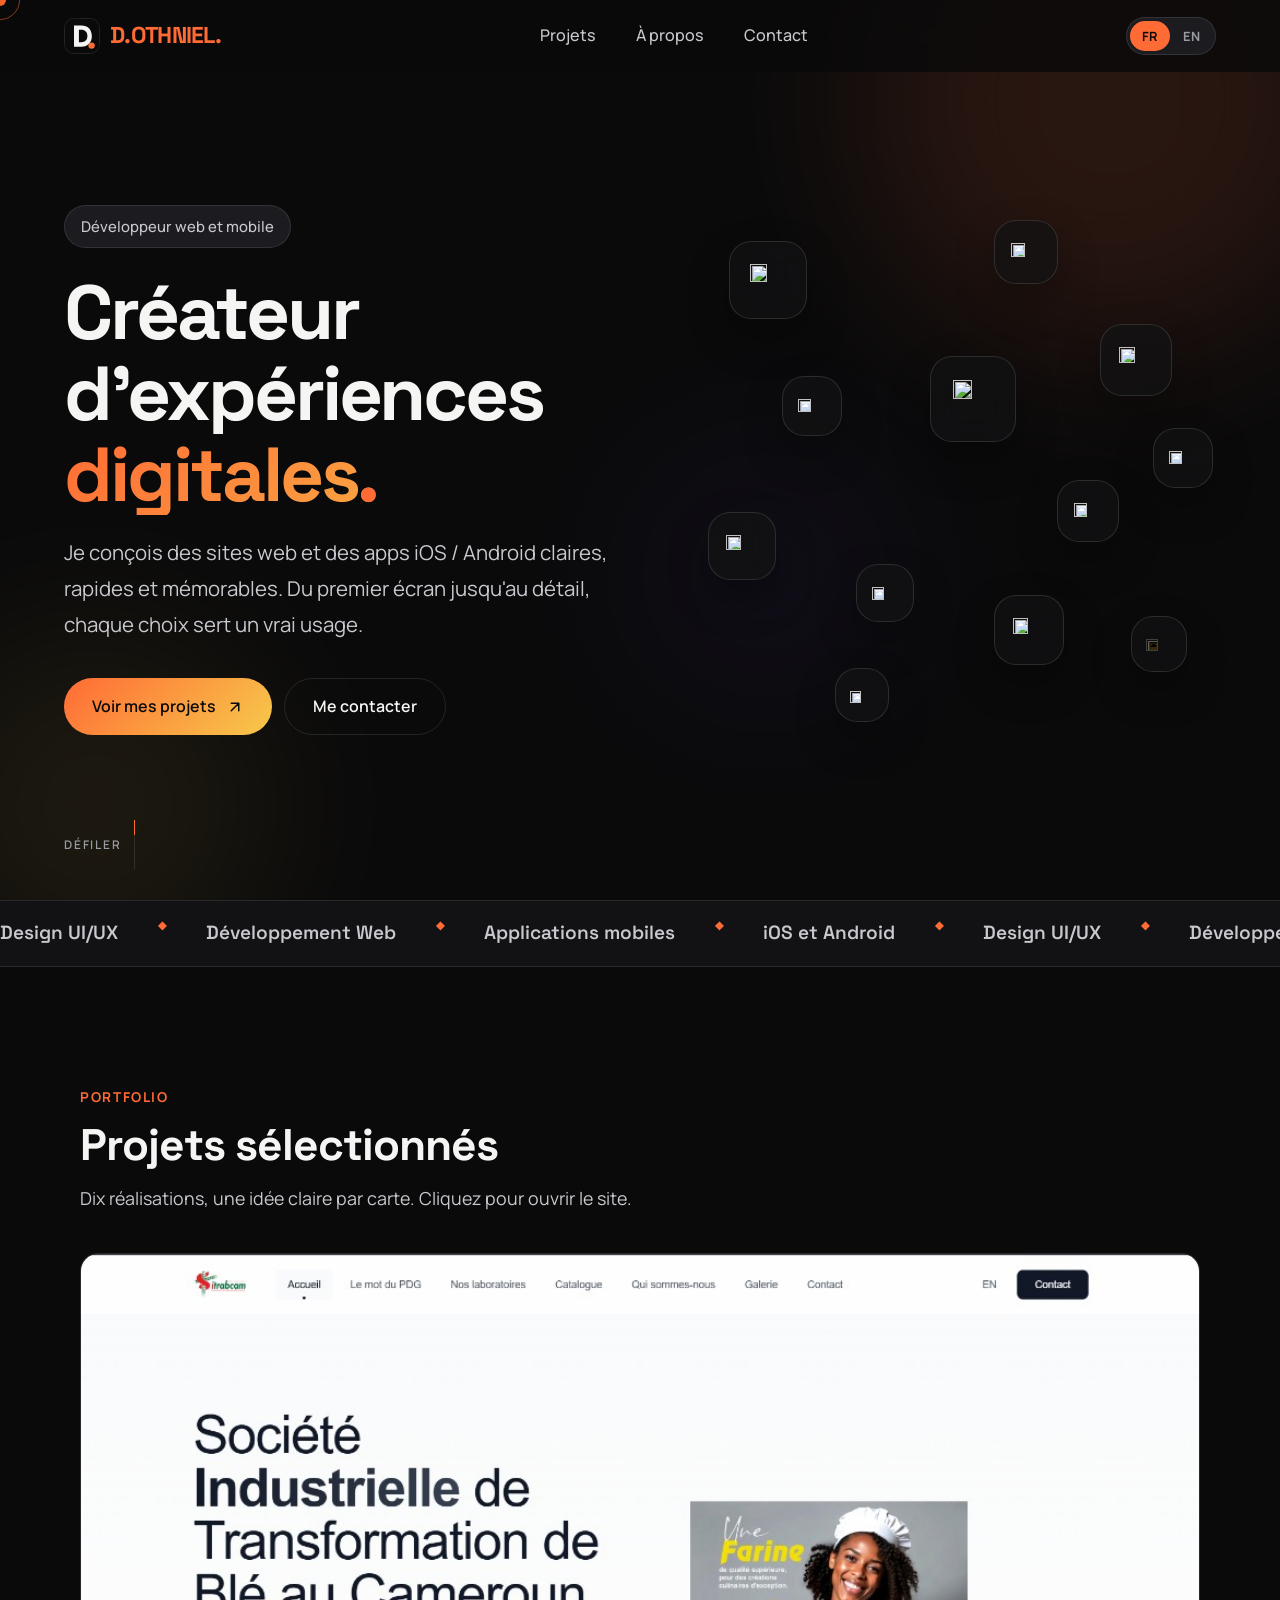
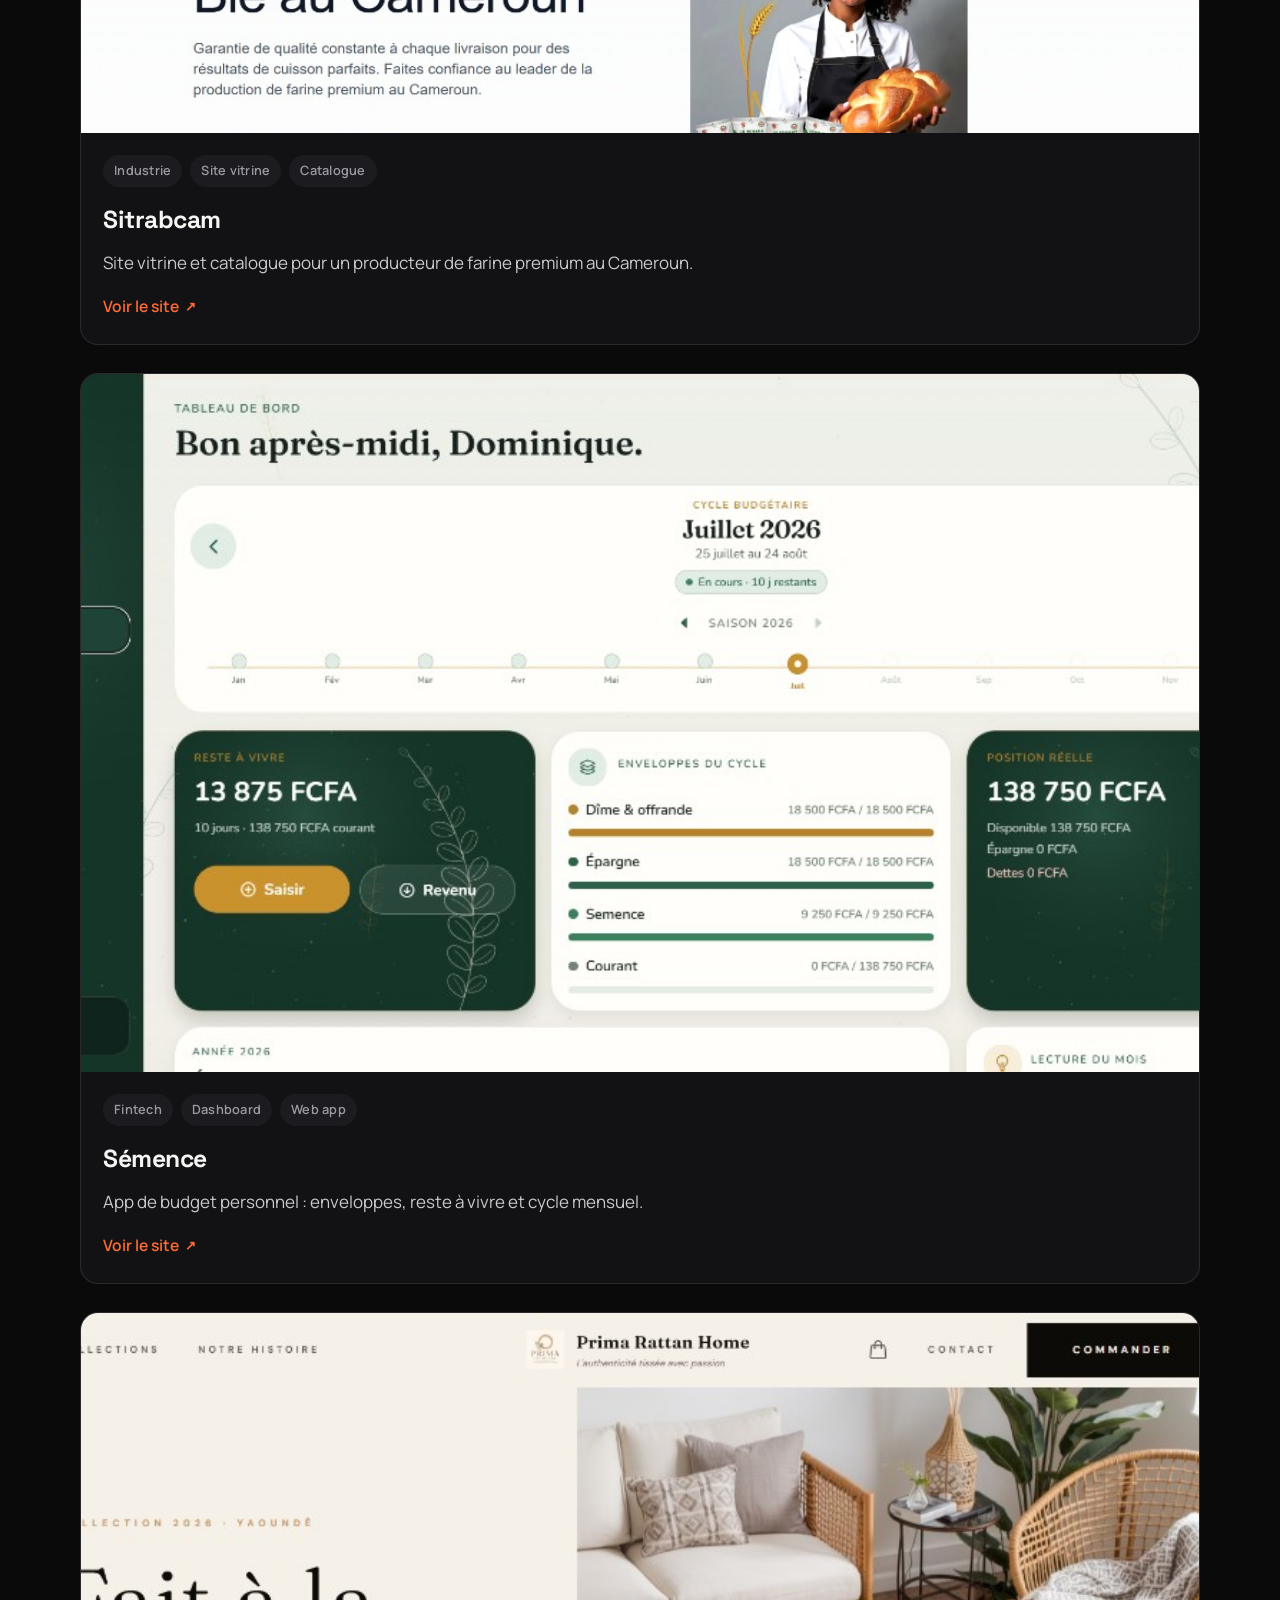
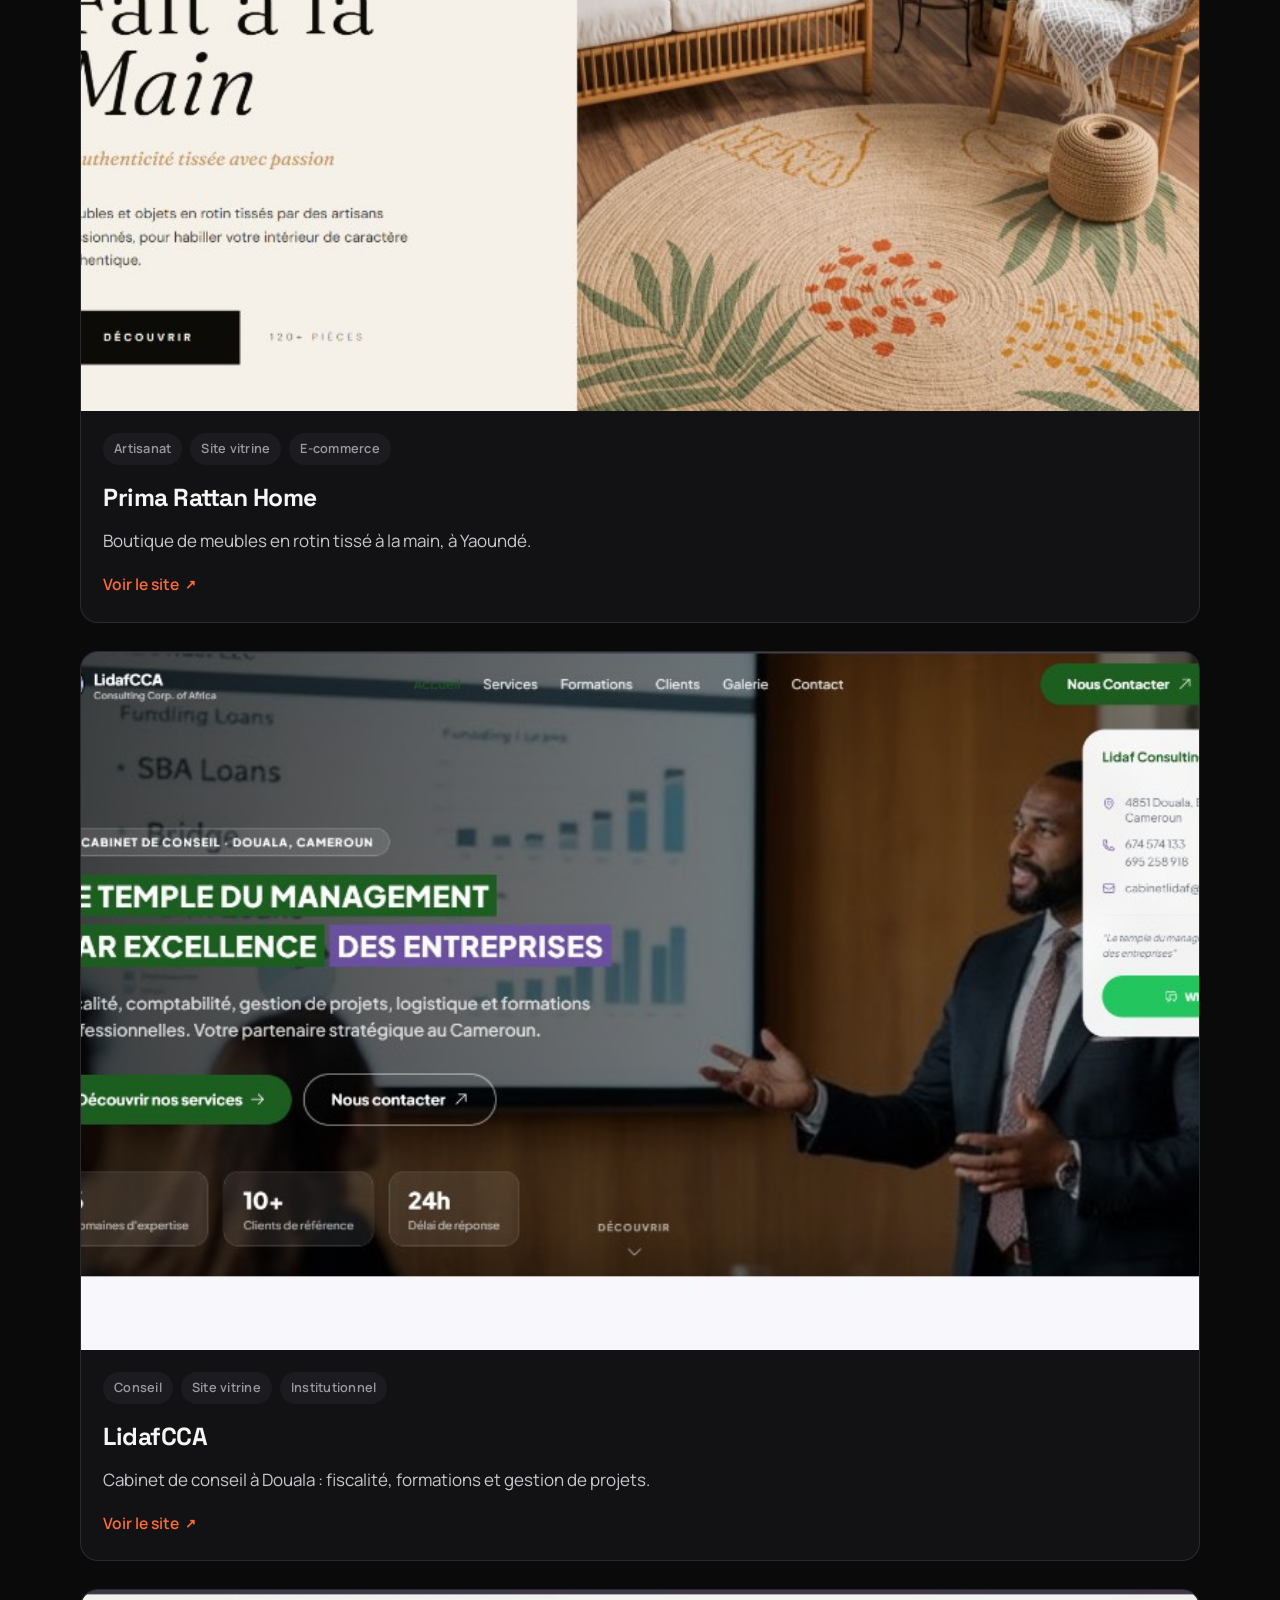
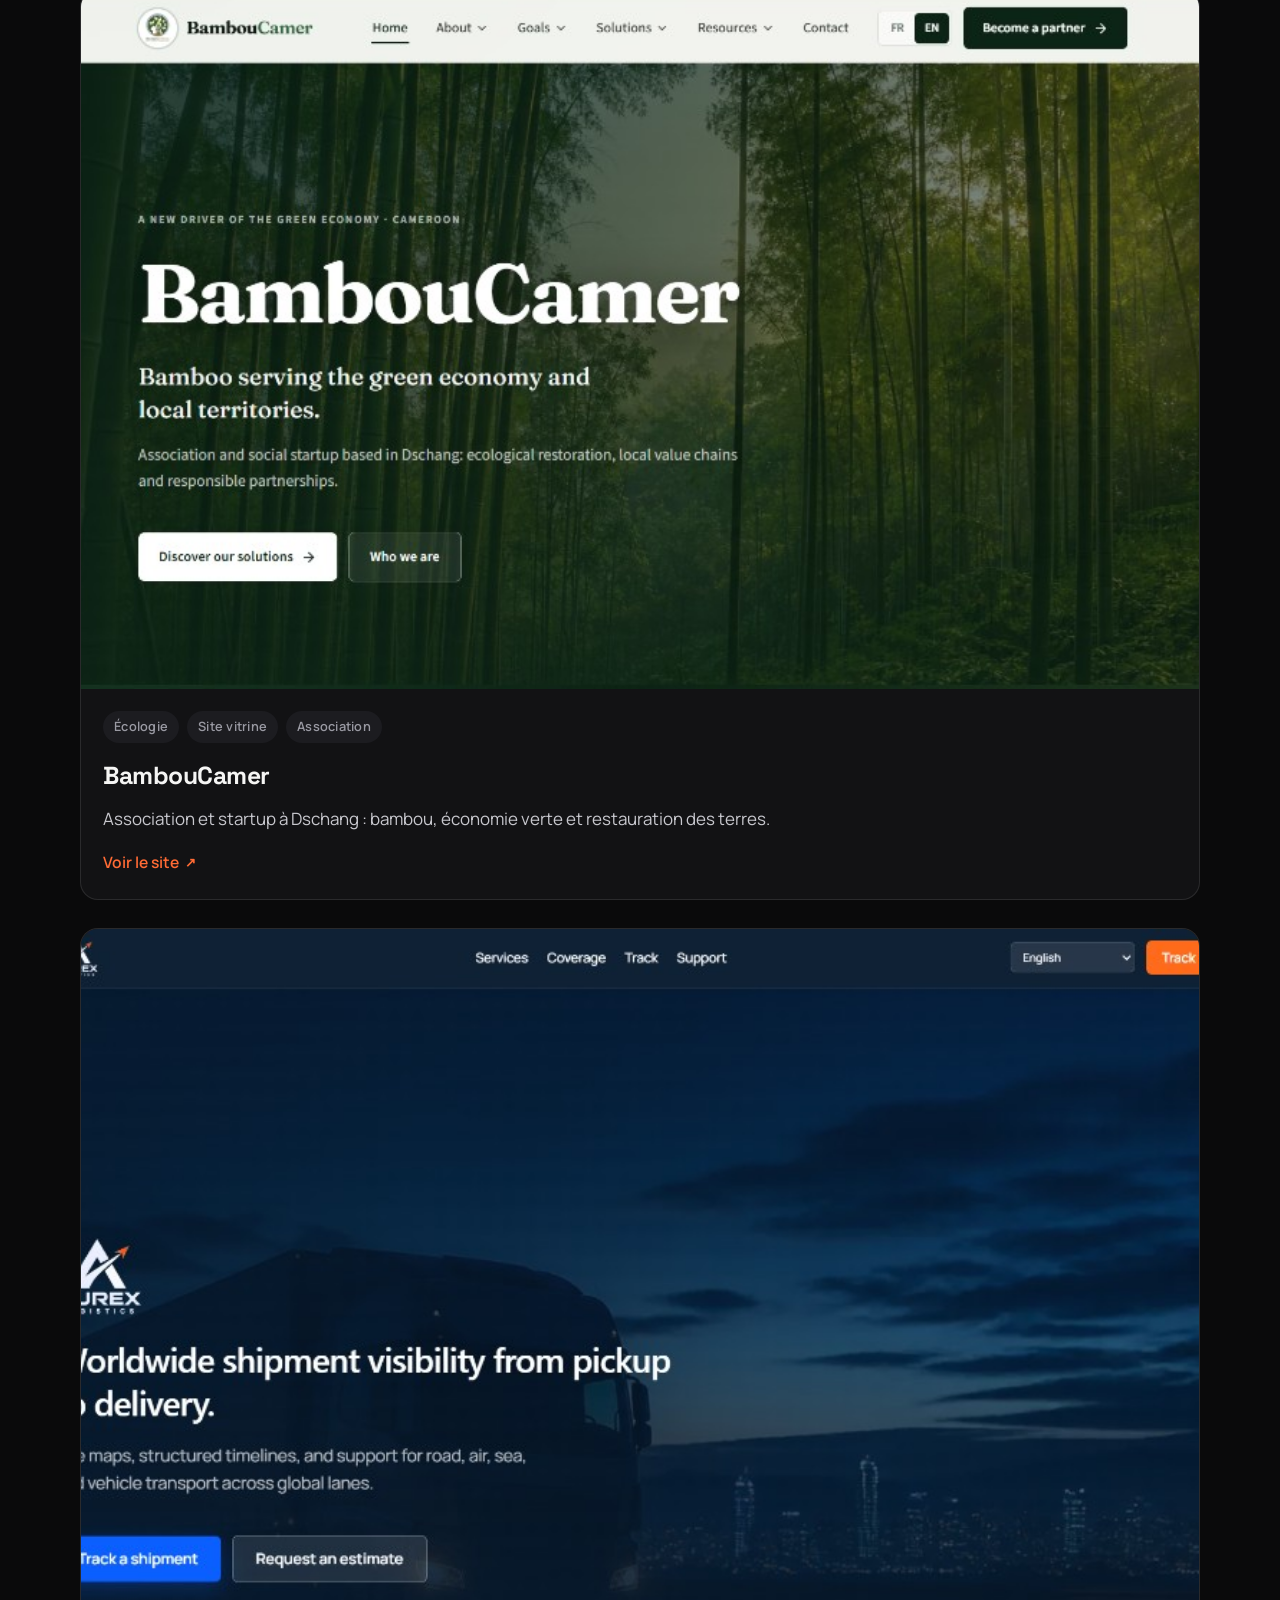
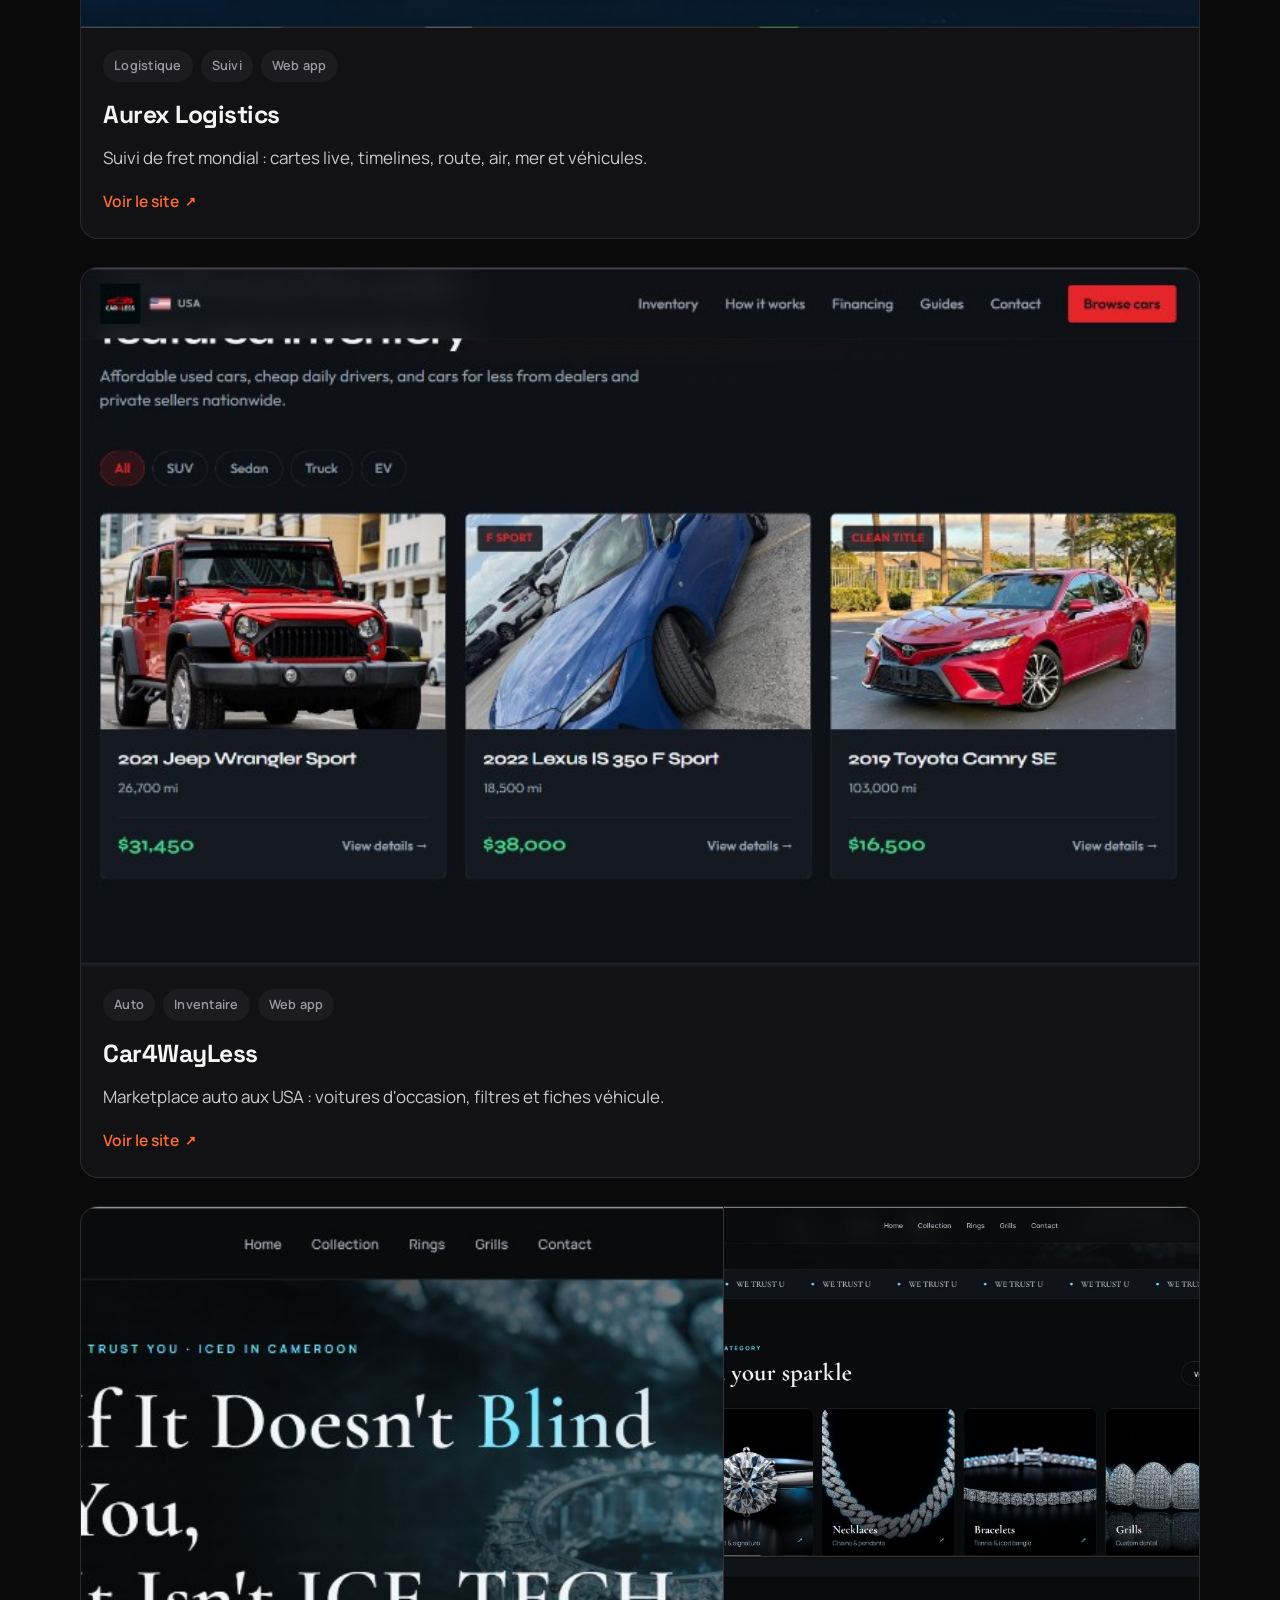
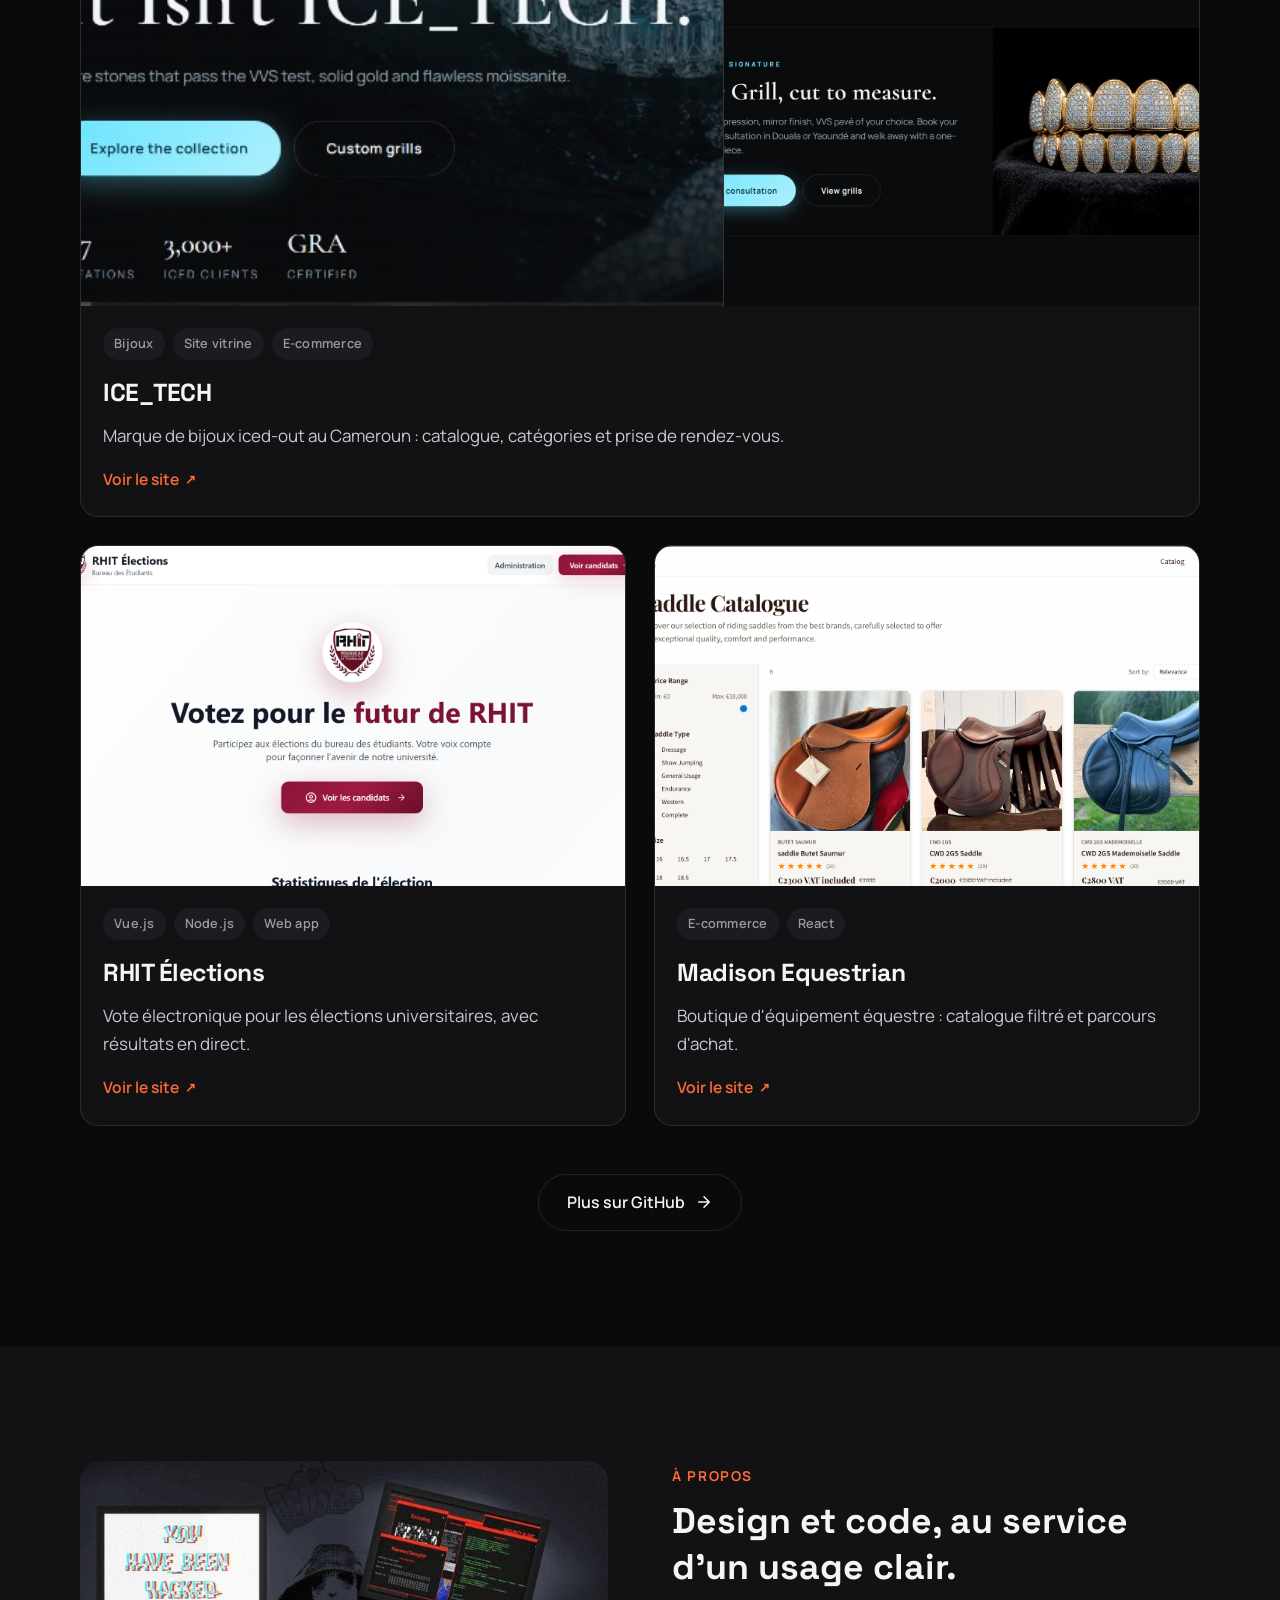
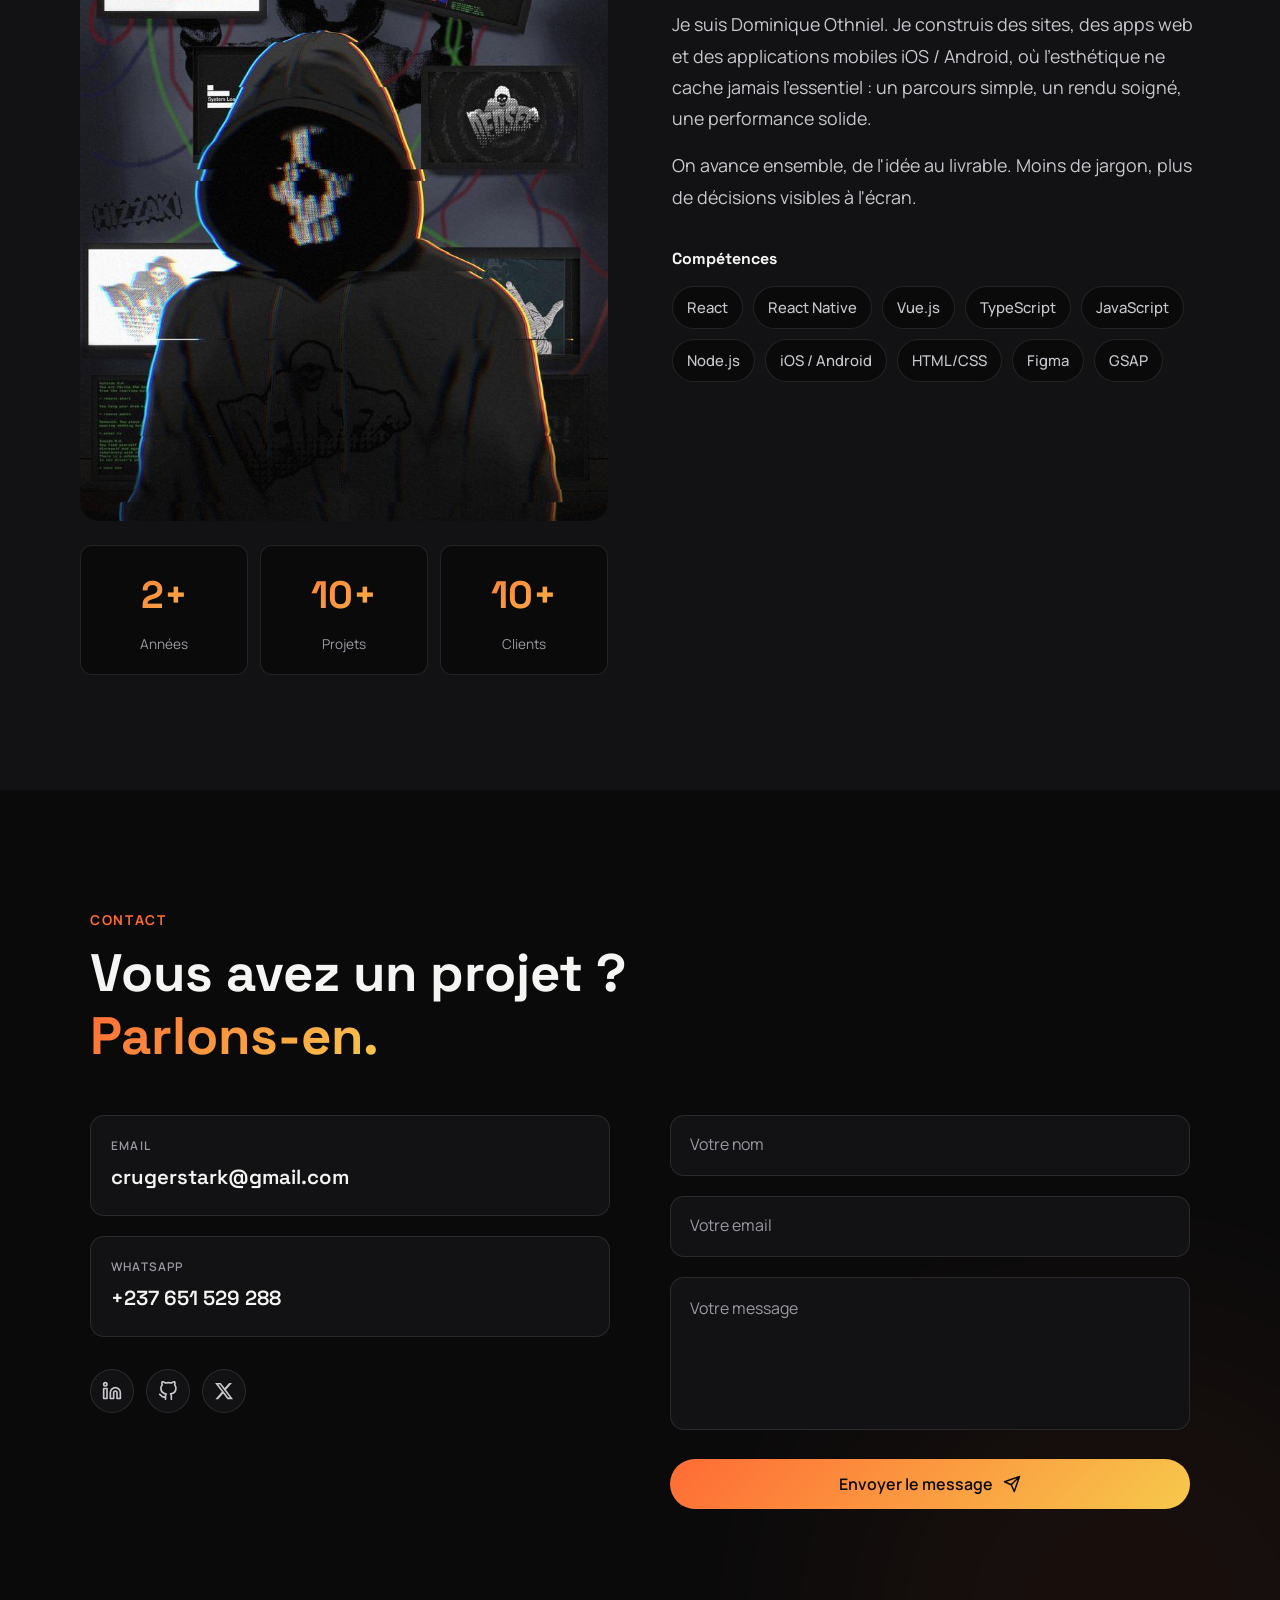
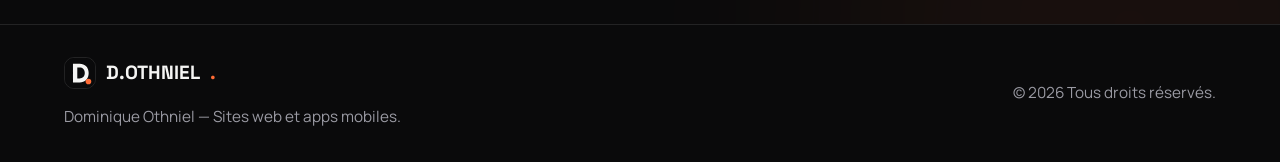
==== commit 5cbc0373: "Add project backoffice and rename to Madison Equestrian. Projects are data-driven so images and link" ====
--- a/index.html
+++ b/index.html
@@ -162,190 +162,7 @@
                 <p class="section-intro" data-i18n="work.intro">Dix réalisations, une idée claire par carte. Cliquez pour ouvrir le site.</p>
             </div>
             
-            <div class="projects-grid">
-                <article class="project-card project-card-large">
-                    <a href="https://sitrabcam.com/" target="_blank" rel="noopener noreferrer" class="project-hit">
-                        <div class="project-image">
-                            <img src="sitrabcam.png" alt="Sitrabcam, site de farine premium au Cameroun" data-i18n-alt="sitrabcam.alt">
-                        </div>
-                        <div class="project-info">
-                            <div class="project-tags">
-                                <span data-i18n="tag.industry">Industrie</span>
-                                <span data-i18n="tag.landing">Site vitrine</span>
-                                <span data-i18n="tag.catalog">Catalogue</span>
-                            </div>
-                            <h3 class="project-title">Sitrabcam</h3>
-                            <p class="project-description" data-i18n="sitrabcam.desc">Site vitrine et catalogue pour un producteur de farine premium au Cameroun.</p>
-                            <span class="project-cta" data-i18n="work.view">Voir le site</span>
-                        </div>
-                    </a>
-                </article>
-
-                <article class="project-card project-card-wide">
-                    <a href="https://s3mence.netlify.app/" target="_blank" rel="noopener noreferrer" class="project-hit">
-                        <div class="project-image">
-                            <img src="semence.png" alt="Sémence, tableau de bord de budget personnel" data-i18n-alt="semence.alt">
-                        </div>
-                        <div class="project-info">
-                            <div class="project-tags">
-                                <span data-i18n="tag.fintech">Fintech</span>
-                                <span data-i18n="tag.dashboard">Dashboard</span>
-                                <span>Web app</span>
-                            </div>
-                            <h3 class="project-title">Sémence</h3>
-                            <p class="project-description" data-i18n="semence.desc">App de budget personnel : enveloppes, reste à vivre et cycle mensuel.</p>
-                            <span class="project-cta" data-i18n="work.view">Voir le site</span>
-                        </div>
-                    </a>
-                </article>
-
-                <article class="project-card project-card-wide">
-                    <a href="https://primarattan.netlify.app/" target="_blank" rel="noopener noreferrer" class="project-hit">
-                        <div class="project-image">
-                            <img src="prima-rattan.png" alt="Prima Rattan Home, mobilier en rotin artisanal" data-i18n-alt="prima.alt">
-                        </div>
-                        <div class="project-info">
-                            <div class="project-tags">
-                                <span data-i18n="tag.craft">Artisanat</span>
-                                <span data-i18n="tag.landing">Site vitrine</span>
-                                <span>E-commerce</span>
-                            </div>
-                            <h3 class="project-title">Prima Rattan Home</h3>
-                            <p class="project-description" data-i18n="prima.desc">Boutique de meubles en rotin tissé à la main, à Yaoundé.</p>
-                            <span class="project-cta" data-i18n="work.view">Voir le site</span>
-                        </div>
-                    </a>
-                </article>
-
-                <article class="project-card project-card-wide">
-                    <a href="https://lidafcca.com/" target="_blank" rel="noopener noreferrer" class="project-hit">
-                        <div class="project-image">
-                            <img src="lidafcca.png" alt="LidafCCA, cabinet de conseil à Douala" data-i18n-alt="lidaf.alt">
-                        </div>
-                        <div class="project-info">
-                            <div class="project-tags">
-                                <span data-i18n="tag.consulting">Conseil</span>
-                                <span data-i18n="tag.landing">Site vitrine</span>
-                                <span data-i18n="tag.institutional">Institutionnel</span>
-                            </div>
-                            <h3 class="project-title">LidafCCA</h3>
-                            <p class="project-description" data-i18n="lidaf.desc">Cabinet de conseil à Douala : fiscalité, formations et gestion de projets.</p>
-                            <span class="project-cta" data-i18n="work.view">Voir le site</span>
-                        </div>
-                    </a>
-                </article>
-
-                <article class="project-card project-card-wide">
-                    <a href="https://bamboucmr.netlify.app/" target="_blank" rel="noopener noreferrer" class="project-hit">
-                        <div class="project-image">
-                            <img src="bamboucamer.png" alt="BambouCamer, association et startup bambou au Cameroun" data-i18n-alt="bambou.alt">
-                        </div>
-                        <div class="project-info">
-                            <div class="project-tags">
-                                <span data-i18n="tag.ecology">Écologie</span>
-                                <span data-i18n="tag.landing">Site vitrine</span>
-                                <span data-i18n="tag.association">Association</span>
-                            </div>
-                            <h3 class="project-title">BambouCamer</h3>
-                            <p class="project-description" data-i18n="bambou.desc">Association et startup à Dschang : bambou, économie verte et restauration des terres.</p>
-                            <span class="project-cta" data-i18n="work.view">Voir le site</span>
-                        </div>
-                    </a>
-                </article>
-
-                <article class="project-card project-card-wide">
-                    <a href="https://www.aurexlogistics.org/" target="_blank" rel="noopener noreferrer" class="project-hit">
-                        <div class="project-image">
-                            <img src="aurex-logistics.png" alt="Aurex Logistics, suivi de fret mondial" data-i18n-alt="aurex.alt">
-                        </div>
-                        <div class="project-info">
-                            <div class="project-tags">
-                                <span data-i18n="tag.logistics">Logistique</span>
-                                <span data-i18n="tag.tracking">Suivi</span>
-                                <span>Web app</span>
-                            </div>
-                            <h3 class="project-title">Aurex Logistics</h3>
-                            <p class="project-description" data-i18n="aurex.desc">Suivi de fret mondial : cartes live, timelines, route, air, mer et véhicules.</p>
-                            <span class="project-cta" data-i18n="work.view">Voir le site</span>
-                        </div>
-                    </a>
-                </article>
-
-                <article class="project-card project-card-wide">
-                    <a href="https://car4wayless.com/" target="_blank" rel="noopener noreferrer" class="project-hit">
-                        <div class="project-image">
-                            <img src="car4wayless.png" alt="Car4WayLess, inventaire de voitures d'occasion" data-i18n-alt="car.alt">
-                        </div>
-                        <div class="project-info">
-                            <div class="project-tags">
-                                <span data-i18n="tag.auto">Auto</span>
-                                <span data-i18n="tag.inventory">Inventaire</span>
-                                <span>Web app</span>
-                            </div>
-                            <h3 class="project-title">Car4WayLess</h3>
-                            <p class="project-description" data-i18n="car.desc">Marketplace auto aux USA : voitures d'occasion, filtres et fiches véhicule.</p>
-                            <span class="project-cta" data-i18n="work.view">Voir le site</span>
-                        </div>
-                    </a>
-                </article>
-
-                <article class="project-card project-card-wide">
-                    <a href="https://ice-t3ch.netlify.app/" target="_blank" rel="noopener noreferrer" class="project-hit">
-                        <div class="project-image">
-                            <div class="project-gallery">
-                                <img src="ice-tech-hero.png" alt="ICE_TECH, page d'accueil bijouterie" data-i18n-alt="ice.alt1">
-                                <img src="ice-tech-categories.png" alt="ICE_TECH, catégories de bijoux" data-i18n-alt="ice.alt2">
-                                <img src="ice-tech-grill.png" alt="ICE_TECH, grills sur mesure" data-i18n-alt="ice.alt3">
-                            </div>
-                        </div>
-                        <div class="project-info">
-                            <div class="project-tags">
-                                <span data-i18n="tag.jewelry">Bijoux</span>
-                                <span data-i18n="tag.landing">Site vitrine</span>
-                                <span>E-commerce</span>
-                            </div>
-                            <h3 class="project-title">ICE_TECH</h3>
-                            <p class="project-description" data-i18n="ice.desc">Marque de bijoux iced-out au Cameroun : catalogue, catégories et prise de rendez-vous.</p>
-                            <span class="project-cta" data-i18n="work.view">Voir le site</span>
-                        </div>
-                    </a>
-                </article>
-
-                <article class="project-card">
-                    <a href="https://gleaming-halva-2a961d.netlify.app/" target="_blank" rel="noopener noreferrer" class="project-hit">
-                        <div class="project-image">
-                            <img src="elections.png" alt="RHIT Élections, plateforme de vote étudiant" data-i18n-alt="rhit.alt">
-                        </div>
-                        <div class="project-info">
-                            <div class="project-tags">
-                                <span>Vue.js</span>
-                                <span>Node.js</span>
-                                <span>Web app</span>
-                            </div>
-                            <h3 class="project-title">RHIT Élections</h3>
-                            <p class="project-description" data-i18n="rhit.desc">Vote électronique pour les élections universitaires, avec résultats en direct.</p>
-                            <span class="project-cta" data-i18n="work.view">Voir le site</span>
-                        </div>
-                    </a>
-                </article>
-
-                <article class="project-card">
-                    <a href="https://robertoequitazione.com" target="_blank" rel="noopener noreferrer" class="project-hit">
-                        <div class="project-image">
-                            <img src="Screenshot 2025-12-23 182918.png" alt="Roberto Saddles, catalogue de selles" data-i18n-alt="roberto.alt">
-                        </div>
-                        <div class="project-info">
-                            <div class="project-tags">
-                                <span>E-commerce</span>
-                                <span>React</span>
-                            </div>
-                            <h3 class="project-title">Roberto Saddles</h3>
-                            <p class="project-description" data-i18n="roberto.desc">Boutique d'équipement équestre : catalogue filtré et parcours d'achat.</p>
-                            <span class="project-cta" data-i18n="work.view">Voir le site</span>
-                        </div>
-                    </a>
-                </article>
-            </div>
+            <div class="projects-grid" id="projects-grid" aria-live="polite"></div>
 
             <div class="projects-cta">
                 <a href="https://github.com/DominiqueOthniel" target="_blank" rel="noopener noreferrer" class="btn btn-outline">
@@ -499,6 +316,7 @@
     </footer>
 
     <script type="text/javascript" src="https://cdn.jsdelivr.net/npm/@emailjs/browser@4/dist/email.min.js"></script>
+    <script src="projects-data.js"></script>
     <script src="script.js"></script>
 </body>
 </html>
